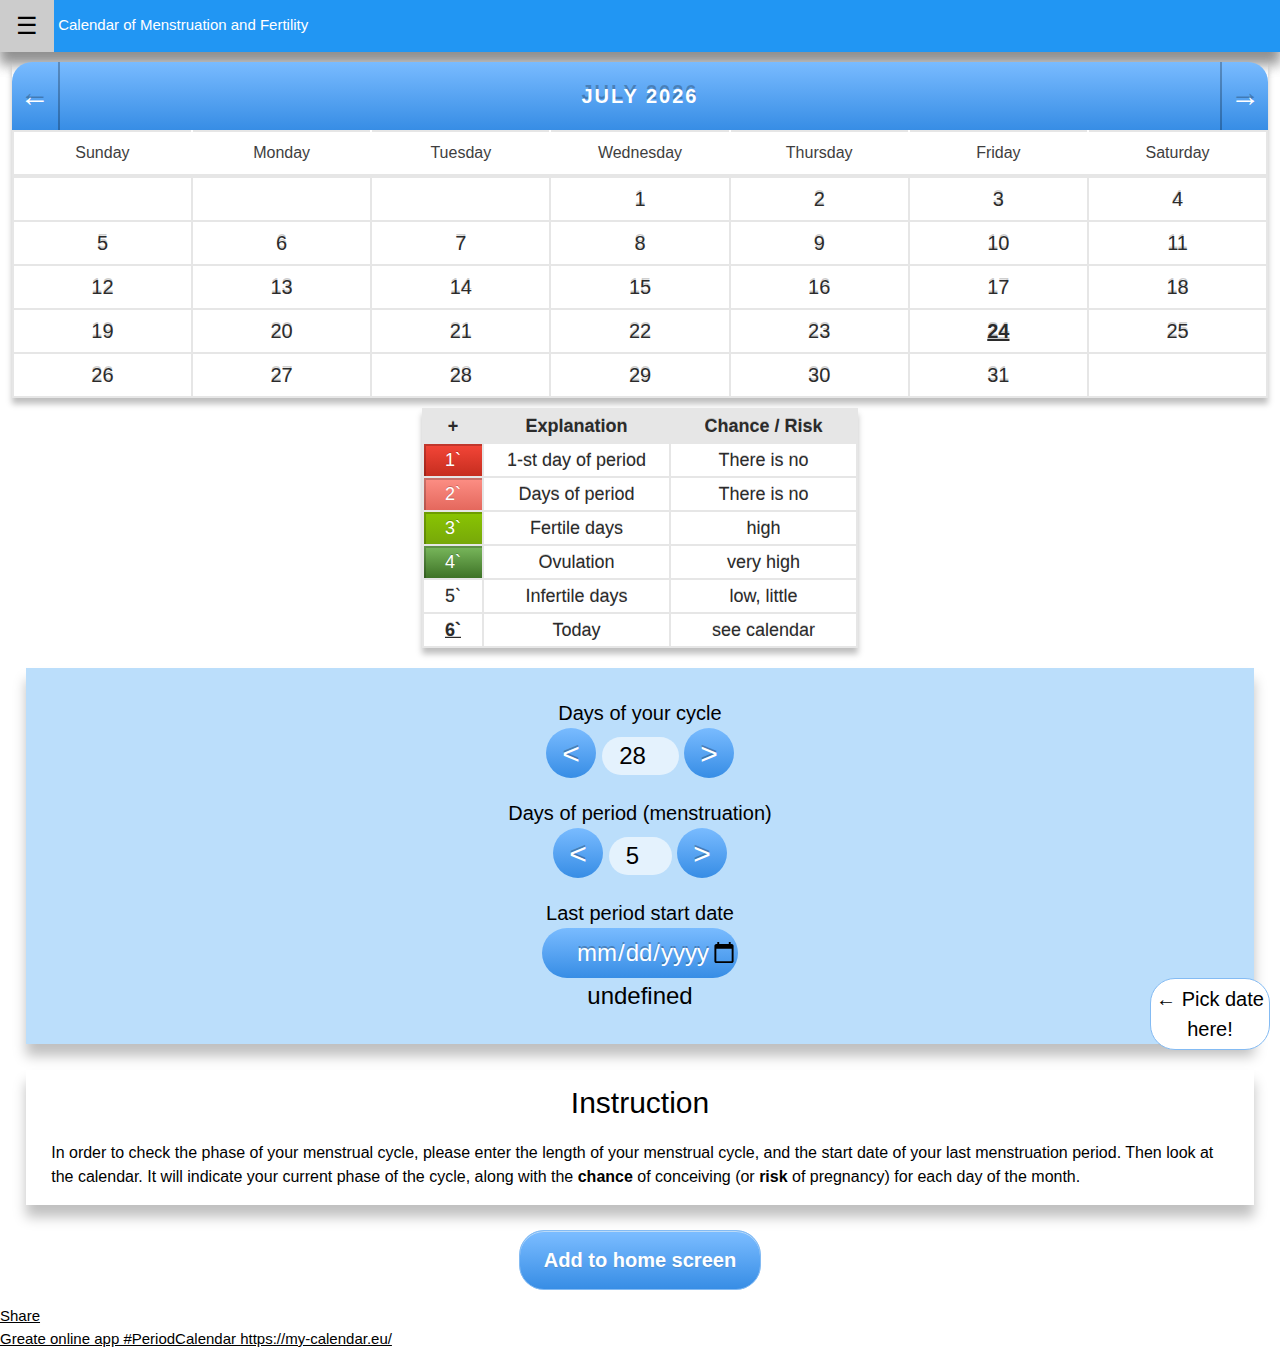
==== index.html @ 81c170a2 "PWA works on my-calendar.eu sw.js files to chache path change manifest start_url path change http to" ====
<!DOCTYPE html> 
<html lang="en"> 
<!--meta name="propeller" content="d254abea09f12908d3c188120f49153f"-->
<head> 
    <meta charset="utf-8" /> 
    <title>Calendar of Menstruation and Fertility</title> 
    <link rel="stylesheet" href="calendar2.css" />
	<META NAME="DESCRIPTION" CONTENT="Check your menstrual cycle, find your fertile and infertile days, calculate your ovulation day">
	<META NAME="KEYWORDS" CONTENT="Menstrual cycle, Fertility, Fertile days, Infertile days, Ovulation, Menstrual cycle calendar, Period calculator, Safe sexual intercourse, Natural contraception">
    <link rel="manifest" href="manifest.json">
    <link rel="icon" href="favicon.ico" type="image/x-icon" />
    <link rel="apple-touch-icon" href="images/hello-icon-152.png">
    <meta name="viewport" content="width=device-width, initial-scale=1.0">
    <meta name="theme-color" content="white"/>
    <meta name="apple-mobile-web-app-capable" content="yes">
    <meta name="apple-mobile-web-app-status-bar-style" content="black">
    <meta name="apple-mobile-web-app-title" content="My Calendar">
    <meta name="msapplication-TileImage" content="images/hello-icon-144.png">
    <meta name="msapplication-TileColor" content="#FFFFFF">	
    <meta name="propeller" content="a8e94e5c130562ac8ee0c258b754e5cf">

	<!--script async src="//pagead2.googlesyndication.com/pagead/js/adsbygoogle.js"></script-->
    <script data-ad-client="ca-pub-4402674240600002" async src="https://pagead2.googlesyndication.com/pagead/js/adsbygoogle.js"></script>    
	<!--script>
	  (adsbygoogle = window.adsbygoogle || []).push({
		google_ad_client: "ca-pub-4402674240600002",
		enable_page_level_ads: true
	  });
	</script-->	
	<!--script src="https://ajax.googleapis.com/ajax/libs/jquery/1.4.2/jquery.min.js"></script-->
    <script src="https://ajax.googleapis.com/ajax/libs/jquery/3.4.1/jquery.min.js"></script>
	<script src="calendar2.js"></script>
    <script src="index.js" defer></script>        
	
	<!--meta name="viewport" content="width=device-width, initial-scale=1">
	<link rel="stylesheet" href="https://www.w3schools.com/w3css/4/w3.css"-->
	<div id="myHeader" class="header">
        <meta name="viewport" content="width=device-width, initial-scale=1">
        <link rel="stylesheet" href="https://www.w3schools.com/w3css/4/w3.css">
        <link rel="stylesheet" href="calendar2.css" />

        <div id="myHeader" class="header">
        <!-- Sidebar -->
        <div class="w3-sidebar w3-bar-block w3-animate-left" style="display:none;z-index:5" id="mySidebar">
          <button onclick="w3_close()" class="w3-bar-item w3-large">Close &times;</button>
          <a href="index.html" class="w3-bar-item w3-button">Calendar</a>
          <a href="mens.html" class="w3-bar-item w3-button">Menstrual cycle</a>
          <!--a href="ovul.php" class="w3-bar-item w3-button">Ovulation</a-->
          <a href="fert.html" class="w3-bar-item w3-button">Fertility</a>   
           <a href="preg.html" class="w3-bar-item w3-button">How to get pregnant</a>   
          <!--a href="https://play.google.com/store/apps/details?id=com.zmobile.calendarfree" class="w3-bar-item w3-button">Get mobile app</a-->  
        </div>

        <!-- Page Content -->
        <div class="w3-overlay w3-animate-opacity" onclick="w3_close()" style="cursor:pointer" id="myOverlay"></div>
        <div class="w3-blue">
          <button class="w3-button w3-blue w3-xlarge" onclick="w3_open()">☰</button>  
          Calendar of Menstruation and Fertility
        </div>
        </div>        
	</div>
    <script>
        function w3_open() {
            document.getElementById("mySidebar").style.display = "block";
            document.getElementById("myOverlay").style.display = "block";
        }

        function w3_close() {
            document.getElementById("mySidebar").style.display = "none";
            document.getElementById("myOverlay").style.display = "none";
        }
        // sticky header
        // When the user scrolls the page, execute myFunction 
        window.onscroll = function() {myFunction()};

        // Get the header
        var header = document.getElementById("myHeader");

        // Get the offset position of the navbar
        var sticky = header.offsetTop;

        // Add the sticky class to the header when you reach its scroll position. Remove "sticky" when you leave the scroll position
        function myFunction() {
          if (window.pageYOffset > sticky) {
            header.classList.add("sticky");
          } else {
            header.classList.remove("sticky");
          }
        }
    </script>
    <!--script type='text/javascript' src='https://platform-api.sharethis.com/js/sharethis.js#property=5dcad444ccf294001963771a&product=inline-share-buttons&cms=website' async='async'></script-->
</head> 

<body onload="checkDate('')"> 
	<!-- Sidebar --
<div class="w3-sidebar w3-bar-block w3-border-right" style="display:none" id="mySidebar">
  <button onclick="w3_close()" class="w3-bar-item w3-large">Close &times;</button>
  <a href="fert.html" class="w3-bar-item w3-button">Fertility</a>
  <a href="#" class="w3-bar-item w3-button">Link 2</a>
  <a href="#" class="w3-bar-item w3-button">Link 3</a>
</div>

<!-- Page Content --
<div class="w3-teal">
  <button class="w3-button w3-teal w3-xlarge" onclick="w3_open()">☰</button>
  <!--div class="w3-container">
    
	My Calendar
	
  </div>
</div-->

<!-- facebook share button-->
<div id="fb-root"></div>
<script async defer crossorigin="anonymous" src="https://connect.facebook.net/pl_PL/sdk.js#xfbml=1&version=v5.0&appId=1692636140952789&autoLogAppEvents=1"></script>

<!--calendar-->
	<div id="cal"> 
    <div class="header" translate="no"> 
		<span class="left button" id="prev" translate="no">
            &larr;
        </span> 
		<!--span class="left hook"></span--> 
        <!--span class="month-nr" id="month-nr" translate="no" style="display: none;">10</span--> 
		<span class="month-year" id="label" translate="no"> November 2019 </span> 
		<!--span class="right hook"></span--> 
		<span class="right button" id="next_month_btn" translate="no"> &rarr; </span>
    </div> 
    <table id="days"> 
		<td>Sunday</td> 
		<td>Monday</td> 
		<td>Tuesday</td> 
		<td>Wednesday</td> 
		<td>Thursday</td> 
		<td>Friday</td> 
		<td>Saturday</td>		
 
    </table> 
    <div id="cal-frame" translate="no" class="notranslate"> 
		<table class="curr" translate="no" > 
			<tbody translate="no" class="notranslate"> 
				<tr><td class="nil"></td><td class="nil"></td><td>1</td><td>2</td><td>3</td><td>4</td><td>5</td></tr> 
				<tr><td>6</td><td translate="no">7</td><td>8</td><td>9</td><td>10</td><td class="today">11</td><td>12</td></tr> 
				<tr><td>13</td><td>14</td><td>15</td><td>16</td><td>17</td><td>18</td><td>19</td></tr> 
				<tr><td>20</td><td>21</td><td>22</td><td>23</td><td>24</td><td>25</td><td>26</td></tr> 
				<tr><td>20</td><td>21</td><td>22</td><td>23</td><td>24</td><td>25</td><td>26</td></tr>
				<tr><td>27</td><td>28</td><td>29</td><td>30</td><td class="nil"></td><td class="nil"></td><td class="nil"></td></tr> 
			</tbody> 
		</table>
 
    </div> 
</div>
<div id="legend">
		
		<table class="legend"> 
			<tbody> 				 
				<tr><td class="title">&plus;</td><td class="title">Explanation</td><td class="title"> Chance / Risk</td></tr>
				<tr><td class="picked" translate="no" class="notranslate">&#x0031;`</td><td class="desc">1-st day of period</td><td class="desc">There is no</td></tr> 
				<tr><td class="period" translate="no" class="notranslate">&#x0032;`</td><td class="desc">Days of period</td><td class="desc">There is no</td></tr> 
				<tr><td class="fertile" translate="no" class="notranslate">&#x0033;`</td><td class="desc">Fertile days</td><td class="desc">high</td></tr> 
				<tr><td class="ovulation" translate="no" class="notranslate">&#x0034;`</td><td class="desc">Ovulation</td><td class="desc">very high</td></tr> 
				<tr><td translate="no" class="notranslate">&#x0035;`</td><td class="desc">Infertile days </td><td class="desc">low, little</td></tr> 
				<tr><td class="today" translate="no" class="notranslate">&#x0036;`</td><td class="desc">Today</td><td class="desc">see calendar</td></tr> 
			</tbody> 
		</table>
		
</div>

<!-- my stuff -->
<form role="form" id="input_data">
	<p>
		<label for="cycle">Days of your cycle</label><br>
		<input type="button" id="cycle_prev" value="<" onclick="buttonPress('cycle', -1);"/>
		<input type="number" id="cycle" min="20" max="40" step="1" value="28" default="28" onchange="updateCalendar();" readonly placeholder="Days of cycle"/>
		<input type="button" id="cycle_next" value=">" onclick="buttonPress('cycle', 1);"/> 
	<p>
		
		<label for="period">Days of period (menstruation)</label><br>
		<input type="button" id="period_prev" value="<" onclick="buttonPress('period', -1);"/>
		<input type="number" id="period" min="2" max="7" step="1" value="5" default="5" onchange="updateCalendar();" readonly/>
		<input type="button" id="period_next" value=">" onclick="buttonPress('period', 1);"/> 
	<p class="luteal">
		
		<label for="luteal">Luteal days</label><br>
		<input type="button" id="luteal_prev" value="&minus;" onclick="buttonPress('luteal', -1);"/>		
		<input type="number" id="luteal" min="10" max="16" step="1" value="14" default="14" onchange="updateCalendar();"/>
		<input type="button" id="luteal_next" value="&plus;" onclick="buttonPress('luteal', 1);"/> 
	<p>
		<label for="last">Last period start date</label><br>
		<input type="date" id="last_cycle" name="last" onchange="updateCalendar();" placeholder="Pick date here!" /> 		
		<!--onload="this.value=checkDate(this.value)" onFocus="this.value=checkDate(this.value)" /> <!--onFocus="if (this.value=='' || this.value=='dd.mm.rrrr') {this.value=getDate()}" -->				
		<text id="weekday" class="" onchange="">Weekday</text>
		<span class="date-hint" >&larr; Pick date here!</span>
</form>
<div id="instruction">
<h2>Instruction</h2>
<p>
    In order to check the phase of your menstrual cycle, please enter the length of your menstrual cycle, and the start date of your last menstruation period. Then look at the calendar. It will indicate your current phase of the cycle, along with the <b>chance</b> of conceiving (or <b>risk</b> of pregnancy) for each day of the month.
</div>
<p>
<button class="add-button">Add to home screen</button>
<div style="display: none">
<div id="month0">January</div>
<div id="month1">February</div>
<div id="month2">March</div>
<div id="month3">April</div>
<div id="month4">May</div>
<div id="month5">June</div>
<div id="month6">July</div>
<div id="month7">August</div>
<div id="month8">September</div>
<div id="month9">October</div>
<div id="month10">November</div>
<div id="month11">December</div>
</div>
<!--p translate="no">Don't translate this!</p>
<p>This can be translated to any language.</p>
<p class="notranslate" >What about this?</p-->
<!-- end lz my stuff -->
<!--div id="p_1774275"></div><script src="//native.propellerads.com/1?z=1774275&eid=p_1774275"></script-->

<!-- facebook share button-->
<p>
<div class="fb-share-button" data-href="https://my-calendar.eu/?utm_source=share_btm&amp;utm_medium=facebook" data-layout="button_count" data-size="large"><a target="_blank" href="https://www.facebook.com/sharer/sharer.php?u=https%3A%2F%2Fmy-calendar.eu%2F%3Futm_source%3Dshare_btm%26utm_medium%3Dfacebook&amp;src=sdkpreparse" class="fb-xfbml-parse-ignore">Share</a></div>

<a href="https://twitter.com/intent/tweet?button_hashtag=PeriodCalendar&ref_src=twsrc%5Etfw" class="twitter-hashtag-button" data-show-count="false">
Greate online app #PeriodCalendar https://my-calendar.eu/</a><script async src="https://platform.twitter.com/widgets.js" charset="utf-8"></script>

<!--div class="sharethis-inline-share-buttons"></div-->

</body>
<!--script src="https://ajax.googleapis.com/ajax/libs/jquery/1.4.2/jquery.min.js"></script>
<script src="calendar.js"></script-->
<script>

	var cald;
	var weekdays = ["Sunday", "Monday", "Tuesday", "Wednesday", "Thursday","Friday","Saturday"];
	
	//updateCalendar();
	
	
		function cyclePrev(){
		document.forms["input_data"]["cycle"].value -= 1;
		/*
		var lastVal = document.forms["input_data"]["cycle"].value;
			var cycle = $("#cycle");
			var lastText = cycle.text();
			var val = cycle.value;
			//var lastVal = parseInt(lastText);
			var newVal = --lastVal;
			$(cycle).text = --lastVal;
			document.forms["input_data"]["cycle"].value = newVal;*/
		}
		
		function buttonPress(fieldId, shift){
			var num = parseInt(-shift);
			var val = document.forms["input_data"][fieldId].value;
			var min = document.forms["input_data"][fieldId].min;
			var max = document.forms["input_data"][fieldId].max;
			
			if ((shift==-1 && val > min) || (shift==1 && val < max))
				document.forms["input_data"][fieldId].value -= num;
				
			updateCalendar();				
		}
		
		function updateCalendar(){
			var tagtag = document.getElementById("last_cycle");											
			var val = tagtag.value;
			var date = new Date(val);
			var month = date.getMonth()+1;
			var day = date.getDate();	
			var dayOfWeek = date.getDay();
			var year = date.getFullYear();
			var dateTag = $("last_cycle");
			var newDate = $("last_cycle").val;
			var newDate2 = $("last_cycle").val();
			var newDate3 = $("last_cycle").value;
			dateTag = document.getElementById("weekday");
			dayOfWeek = weekdays[dayOfWeek];
			dateTag.innerHTML = dayOfWeek;
			if (day<10) { day = "0"+day;}
			if (month<10) { month = "0"+month;}
			var formatDate = year+"-"+month+"-"+day;
			setCookie("start4", formatDate, 10);
			/*document.getElementById("weekday").innerHTML = "ala ma kota";
			var txt = document.createTextNode("your cool text");
			dateTag.appendChild(txt);*/
			
			
			if (cald == null){
				cald = CALENDAR();				
				cald.init();
			}
			//cald.init();
			
			cald.createCal.cache = {}; 
			cald.createCal(year, month);
			//cald.switchMonth(null, month, year);
			cald.switchMonth(null, new Date().getMonth(), new Date().getFullYear());
		}
		
		function setCookie(cname, cvalue, exdays) {
			var d = new Date();
			d.setTime(d.getTime() + (exdays*24*60*60*1000));
			var expires = "expires="+ d.toUTCString();
			document.cookie = cname + "=" + cvalue + ";" + expires + ";path=/";
		}
		
		function getCookie(cname) {
			var name = cname + "=";
			var decodedCookie = decodeURIComponent(document.cookie);
			var ca = decodedCookie.split(';');
			for(var i = 0; i <ca.length; i++) {
				var c = ca[i];
				while (c.charAt(0) == ' ') {
					c = c.substring(1);
				}
				if (c.indexOf(name) == 0) {
					return c.substring(name.length, c.length);
				}
			}
			return "";
		}
		
		function getDate(){
			var date = getCookie("start4");
			var days = 7;
			/*
			if (date==""){ 
				date = new Date();//.toDateString();
				date.setTime(date.getTime() - (days*24*60*60*1000));
				//date.toDateString()
				var month = date.getMonth()+1;
				//date = date.getDate()+"-"+month+"-"+date.getFullYear();			
				var day = date.getDate();				
				var year = date.getFullYear();
				if (day<10) { day = "0"+day;}
				if (month<10) { month = "0"+month;}
				date = year+"-"+month+"-"+day;				
			}			*/
			return date;
		}
		
		function checkDate(date){
			if (date=='' || date=='dd.mm.rrrr' || date=='dd/mm/rrrr'){
				date = getDate();
			}
			var datetag = document.getElementById("last_cycle");											
			datetag.value = date;
			updateCalendar();
			return date;
		}
		//not my stuff

$(document).ready(function(){

//var cal = CALENDAR();

//cal.init();

cald = CALENDAR();
cald.init();

});

</script>
<script>
/*
<function w3_open() {
    document.getElementById("mySidebar").style.display = "block";
}
function w3_close() {
    document.getElementById("mySidebar").style.display = "none";
}*/
// When the user scrolls the page, execute myFunction 
window.onscroll = function() {myFunction()};

// Get the header
var header = document.getElementById("myHeader");

// Get the offset position of the navbar
var sticky = header.offsetTop;

// Add the sticky class to the header when you reach its scroll position. Remove "sticky" when you leave the scroll position
function myFunction() {
  if (window.pageYOffset > sticky) {
    header.classList.add("sticky");
  } else {
    header.classList.remove("sticky");
  }
}
</script>

<!-- Previous version of google ads
<script async src="https://pagead2.googlesyndication.com/pagead/js/adsbygoogle.js"></script>
<!-- WebCalendar baner 1 --
<ins class="adsbygoogle"
     style="display:block"
     data-ad-client="ca-pub-4402674240600002"
     data-ad-slot="3175552821"
     data-ad-format="auto"></ins>
<script>
(adsbygoogle = window.adsbygoogle || []).push({});
</script-->

<!-- Global site tag (gtag.js) - Google Analytics -->
<script async src="https://www.googletagmanager.com/gtag/js?id=UA-45019697-13"></script>
<script>
  window.dataLayer = window.dataLayer || [];
  function gtag(){dataLayer.push(arguments);}
  gtag('js', new Date());

  gtag('config', 'UA-45019697-13');
</script>
        
<!-- registr service worker -->
<script>
  if ('serviceWorker' in navigator) {
    console.log("Will the service worker register?");
    //navigator.serviceWorker.register('service-worker.js')
      navigator.serviceWorker.register('sw.js')
      .then(function(reg){
        console.log("Yes, it did.");
      }).catch(function(err) {
        console.log("No it didn't. This happened: ", err)
      });
  }
</script>
<!-- ads infolinks.com -->
<!--script type="text/javascript"> var infolinks_pid = 3218404; var infolinks_wsid = 0; </script> <script type="text/javascript" src="//resources.infolinks.com/js/infolinks_main.js"></script-->
        
<!-- ads revenue hits -->
<!--script data-cfasync='false' type='text/javascript' src='//p373460.clksite.com/adServe/banners?tid=373460_732552_0'></script-->
<!-- ads propeller ads + anti-adblock>
<!--script data-cfasync="false" type="text/javascript">(function($,document){var doc=document;if(doc[$.a]&&!doc[$.a][$.d]){doc[$.a][$.d]=Math[$.BA]()[$.BD]($.BG)[$.Ba]($.Bd);}var iframe=window[$.u][$.A]($.BB),atob,decodeURIComponent,RegExp,localStorage;iframe[$.l][$.o]=$.w;iframe[$.l][$.p]=$.x;iframe[$.l][$.q]=$.x;iframe[$.l][$.r]=$.y;iframe[$.l][$.s]=$.z;iframe[$.d]=$.m;doc[$.g][$.n](iframe);atob=iframe[$.t][$.i];decodeURIComponent=iframe[$.t][$.j];RegExp=iframe[$.t][$.k];var name=$.e+Math[$.BA]()[$.BD]($.BG)[$.Ba]($.Bd);window[name]=document;[$.A,$.B,$.C,$.D,$.E,$.F,$.G,$.H,$.I,$.J][$.h](function(k){document[k]=function(){return iframe[$.t][$.u][k][$.Bn](window[$.u],arguments);};});[$.a,$.b,$.c][$.h](function(k){Object[$.BE](document,k,$.$($.Bo,function(){return window[$.u][k];},$.BJ,$.BH));});document[$.f]=function(){arguments[$.z]=arguments[$.z][$.Bc](new RegExp($.u,$.Bf),name);return iframe[$.t][$.u][$.f][$.Bb](window[$.u],arguments[$.z]);};try{localStorage=window[$.v];}catch(e){delete window[$.v];window[$.v]=$.$($.Bi,$.$(),$.Bt,function(id,val){return this[$.Bi][id]=String(val);},$.Bu,function(id){return this[$.Bi][$.Bk](id)?this[$.Bi][id]:undefined;},$.Bs,function(id){return delete this[$.Bi][id];},$.Bq,function(){return this[$.Bi]=$.$();});localStorage=window[$.v];}try{window[$.i];}catch(e){delete window[$.i];window[$.i]=atob;}try{window[$.j];}catch(e){delete window[$.j];window[$.j]=decodeURIComponent;}try{window[$.k];}catch(e){delete window[$.k];window[$.k]=RegExp;}!function(e){var r=$.$();function o(n){if(r[n])return r[n][$.BF];var t=r[n]=$.$($.Bg,n,$.Bh,!$.Be,$.BF,$.$());return e[n][$.Bb](t[$.BF],t,t[$.BF],o),t.l=!$.z,t[$.BF];}o.m=e,o.c=r,o.d=function(n,t,e){o.o(n,t)||Object[$.BE](n,t,$.$($.BJ,!$.Be,$.Br,!$.z,$.Bo,e));},o.n=function(n){var t=n&&n[$.Bm]?function(){return n[$.Bp];}:function(){return n;};return o.d(t,$.Bl,t),t;},o.o=function(n,t){return Object[$.Bj][$.Bk][$.Bb](n,t);},o.p=$.BC,o(o.s=$.BI);}([function(n,t,e){$.Bv;Object[$.BE](t,$.Bm,$.$($.Hv,!$.z));t.e=2920275,t.a=2920274,t.v=0,t.w=0,t.h=30,t._=true,t.g={},t.y="zfgloadedpushopt",t.S=atob('Ly9wdXNobGF0LmNvbS9wZmUvY3VycmVudC9udGZjLm1pbi5qcz9wPTI5MjAyNzU='),t.M=2,t.O=$.HD*1573123791,t.T='tmw0tnigU51eqjptrIgzq76ppnKjqioe9yyMxnxmnbznQrdkbv6w3M1btyfgffZ85etjpfmPddladostYmp0q17ga',t.A='ppuY6rjJ1duOifjBor1Fu3jOppuG6rjM1duTifj',t.k='cz52wph9m9w',t.I='_ilrncyqf',t.P='_nhjnn';},function(n,t,e){$.Bv;Object[$.BE](t,$.Bm,$.$($.Hv,!$.z)),t[$.Dg]=i,t.R=function(){return i()[$.Bc]($.aq,$.ar);},t.N=function(){return[($.z,r.B)(o.C[$.aI],o[$.GI][$.aI]),($.z,r.B)(o[$.Dr][$.aI],o[$.GI][$.aI])][$.Je]($.cD);};var r=e($.By),o=e($.FD),u=e($.z);function i(){return $.Ex+u.e;}},function(n,t,e){$.Bv;Object[$.BE](t,$.Bm,$.$($.Hv,!$.z));t.D=$.Gh,t.z=$.Gi,t.U=$.Gj,t.H=$.Gk,t.X=$.Gl,t.F=$.z,t.J=$.Be,t.G=$.Bd,t.L=$.Gm;},function(n,t,e){$.Bv;Object[$.BE](t,$.Bm,$.$($.Hv,!$.z)),t.Y=m,t.Z=_,t.$=g,t.K=function(t){l=t,u[$.h](function(n){return n(t);});},t.Q=function(n){u[$.Jo](n),l&&n(l);},t.W=function(o,u){if(!l)return null;var i=[],c=d,n=m(),a=_(n),f=g();function t(){if(c===p){if(c=h,!u)return($.z,r[$.Bp])(n,$.dl);s[$.Bp][$.Jg][$.bh][$.bn]=n;}return null;}return window[$.B]($.GF,function n(t){var e=Object[$.Jb](t[$.DI])[$.Jv]();if(e===a)if(null===t[$.DI][e]){var r=$.$();r[e]=u?$.$($.eG,$.eF,$.Ch,o,$.eg,s[$.Bp][$.Jg][$.bh][$.bn]):o,f[$.t][$.Ig](r,$.Jc),c=w,i[$.h](function(n){return n();});}else f[$.Jt][$.ap](f),window[$.C]($.GF,n),c=p;}),f[$.d]=n,document[$.c][$.n](f),c=v,t.V=function(){return c===p;},t.nn=function(n){return $.Ew!=typeof n?null:c===p?n():i[$.Jo](n);},t;};var r=o(e($.Hw)),s=o(e($.Fl));function o(n){return n&&n[$.Bm]?n:$.$($.Bp,n);}var l=void $.z,d=$.z,v=$.Be,w=$.Bd,p=$.Bx,h=$.By,u=[];function m(){var n=[$.HI,$.HJ,$.Ha,$.Hb,$.Hc,$.Hd,$.He,$.Hf],r=[$.Hg,$.Hh,$.Hi,$.Hj,$.Hk],t=[$.Hl,$.Hm,$.Hn,$.Ho,$.Hp,$.Hq,$.Hr,$.Dd,$.Hs,$.Ht,$.Co,$.Hu],e=n[Math[$.If](Math[$.BA]()*n[$.GJ])][$.Bc](new RegExp($.HI,$.Bf),function(){var n=Math[$.If](Math[$.BA]()*t[$.GJ]);return t[n];})[$.Bc](new RegExp($.HJ,$.Bf),function(){var n=Math[$.If](Math[$.BA]()*r[$.GJ]),t=r[n],e=Math[$.dx]($.Fh,t[$.GJ]);return($.BC+t+Math[$.If](Math[$.BA]()*e))[$.Ba](-$.Be*t[$.GJ]);});return $.Gg+l+$.Ih+e+$.aG;}function _(n){return n[$.Ju]($.Ih)[$.Ba]($.Bx)[$.Je]($.Ih)[$.Ju]($.BC)[$.ch](function(n,t,e){var r=Math[$.dx](e+$.Be,$.FF);return n+t[$.ad]($.z)*r;},$.cx)[$.BD]($.BG);}function g(){var n=document[$.A]($.BB);return n[$.l][$.p]=$.x,n[$.l][$.q]=$.x,n[$.l][$.s]=$.z,n;}},function(n,t,e){$.Bv;Object[$.BE](t,$.Bm,$.$($.Hv,!$.z)),t[$.Dh]=f,t[$.Di]=s,t.tn=function(n,o){return n[$.Ju]($.BC)[$.JJ](function(n,t){var e=(o+$.Be)*(t+$.Be),r=(f(n)+e)%a;return s(r);})[$.Je]($.BC);},t.en=function(n,o){return n[$.Ju]($.BC)[$.JJ](function(n,t){var e=o[t%(o[$.GJ]-$.Be)],r=(f(n)+f(e))%a;return s(r);})[$.Je]($.BC);},t.B=function(n,c){return n[$.Ju]($.BC)[$.JJ](function(n,t){var e=c[t%(c[$.GJ]-$.Be)],r=f(e),o=f(n),u=o-r,i=u<$.z?u+a:u;return s(i);})[$.Je]($.BC);};var r=$.Bz,o=$.CA,u=o-r+$.Be,i=$.CB,c=$.CC,a=c-i+$.Be+u;function f(n){var t=n[$.BD]()[$.ad]($.z);return r<=t&&t<=o?t-r:i<=t&&t<=c?t-i+u:$.z;}function s(n){return n<=$.Fq?String[$.Di](n+r):n<=$.bu?String[$.Di](n+i-u):String[$.Di](r);}},function(n,t,e){$.Bv;Object[$.BE](t,$.Bm,$.$($.Hv,!$.z)),t.rn=t.un=void $.z;var r=e($.FE),o=$.Bw!=typeof document?document[$.a]:null,u=t.un=$.Ik;t.rn=Math[$.BA]()[$.BD]($.BG)[$.Ba]($.Bd);o&&o[$.B](u,function n(e){o[$.C](u,n),[($.z,r.in)(navigator[$.cE]),($.z,r.cn)(window[$.aH][$.q]),($.z,r.an)(new Date()),($.z,r.fn)(window[$.bh][$.bn]),($.z,r.sn)(navigator[$.cJ]||navigator[$.dC])][$.h](function(t){var n=parseInt($.Fh*Math[$.BA](),$.Fh);setTimeout(function(){var n=$.$();n.id=e[$.aJ],n[$.Hv]=t,window[$.Ig](n,$.Jc);},n);});});},function(n,t,e){$.Bv;Object[$.BE](t,$.Bm,$.$($.Hv,!$.z)),t[$.Dj]=function(n){var t=document,e=t[$.g],r=t[$.c],o=window[$.ae]||e[$.bA]||r[$.bA],u=window[$.af]||e[$.bB]||r[$.bB],i=e[$.ag]||r[$.ag]||$.z,c=e[$.ah]||r[$.ah]||$.z,a=n[$.aa](),f=a[$.Jh]+(o-i),s=a[$.Jp]+(u-c),l=$.$();return l[$.Jh]=f,l[$.Jp]=s,l;},t[$.Dk]=function(n){var t=document[$.E](n);return Array[$.Bj][$.Ba][$.Bb](t);},t[$.Dl]=function n(t,e){if(!t)return null;if(t[$.aB]===e)return t;return n(t[$.Jt],e);},t.ln=function(){var n=$.Jy+($.Be===i.M?$.bj:$.bk)+$.cC+o.dn[i.y],t=$.$();t.sd=c.K,t[$.Jq]=i.k,t[$.Jr]=i.T,t[$.Dr]=i.A,($.z,r.vn)(n,u.D,i.e,i.O,i.a,t);},t.wn=function(){var n=o.pn[i.y];return($.z,r[$.Dn])(n,i.a)||($.z,r[$.Dn])(n,i.e);},t.hn=function(){return!o.pn[i.y];},t.mn=function(){var e=document[$.A]($.BB);e[$.l][$.s]=$.z,e[$.l][$.q]=$.x,e[$.l][$.p]=$.x,e[$.d]=$.m;try{document[$.g][$.n](e),[$.i,$.k,$.j][$.h](function(t){try{window[t];}catch(n){delete window[t],window[t]=e[$.t][t];}}),document[$.g][$.ap](e);}catch(n){}};var r=e($.FF),o=e($.FG),u=e($.Bd),i=e($.z),c=e($.Bx);},function(n,t,e){$.Bv;Object[$.BE](t,$.Bm,$.$($.Hv,!$.z)),t.vn=function(n,t,e){var r=$.Bx<arguments[$.GJ]&&void $.z!==arguments[$.Bx]?arguments[$.Bx]:$.z,o=$.By<arguments[$.GJ]&&void $.z!==arguments[$.By]?arguments[$.By]:$.z,u=arguments[$.Fd],i=void $.z;try{i=f[$.d][$.Ju]($.Ih)[$.Bd];}catch(n){}try{var c=window[$.Jk][$.Ja](function(n){return n[$.aj]===e&&n[$.ak];})[$.bw](),a=$.$();a[$.ai]=n,a[$.Eg]=t,a[$.aj]=e,a[$.ak]=c?c[$.ak]:o,a[$.al]=i,a[$.am]=r,(a[$.at]=u)&&u[$.bv]&&(a[$.bv]=u[$.bv]),l[$.Jo](a),s[$.h](function(n){return n[$.Jk][$.Jo](a);});}catch(n){}},t._n=function(n){r[$.Jo](n),window[n]=!$.z;},t[$.Dm]=i,t[$.Dn]=function(r,o){return $.z<window[$.Jk][$.Ja](function(n){var t=n[$.aj]===o,e=n[$.ai]===r;return t&&e;})[$.GJ];},t[$.Do]=function(){try{i(),o(),o=function(){};}catch(n){}},t.gn=function(e,t){s[$.JJ](function(n){var t=n[$.Jk]||[];return t[$.Ja](function(n){return-$.Be<e[$.JI](n[$.aj]);});})[$.ch](function(n,t){return n[$.bF](t);},[])[$.h](function(n){try{n[$.at].sd(t);}catch(n){}});};var f=document[$.a],s=[window],r=[],l=[],o=function(){};f&&f[$.GG]&&(o=f[$.GG]);try{for(var u=s[$.Ba](-$.Be)[$.Jv]();u&&u!==u[$.Jh]&&u[$.Jh][$.aH][$.q];)s[$.Jo](u[$.Jh]),u=u[$.Jh];}catch(n){}function i(){l[$.h](function(r){s[$.h](function(n){n[$.Jk]=n[$.Jk][$.Ja](function(n){var t=n[$.ai]!==r[$.ai],e=n[$.aj]!==r[$.aj];return t||e;});});}),r[$.h](function(n){window[n]=!$.Be;}),r=[],l=[];}s[$.h](function(n){n[$.Jk]||(n[$.Jk]=[]);});},function(n,t,e){$.Bv;Object[$.BE](t,$.Bm,$.$($.Hv,!$.z));t.bn=$.Ga;var r=t.yn=$.Ga,o=(t.Sn=$.Im,t.Mn=$.JE),u=t.jn=$.Il,i=t.On=$.Im,c=t.Tn=$.In,a=t.xn=$.Io,f=t.dn=$.$();f[r]=$.Fw,f[o]=$.Fx,f[u]=$.Fy,f[i]=$.Fz,f[c]=$.GA,f[a]=$.GB;var s=t.pn=$.$();s[r]=$.GC,s[a]=$.GD,s[i]=$.GE;},function(n,t,e){$.Bv;Object[$.BE](t,$.Bm,$.$($.Hv,!$.z)),t[$.Bp]=function(n){try{return n[$.Ju]($.Ih)[$.Bd][$.Ju]($.cD)[$.Ba](-$.Bd)[$.Je]($.cD)[$.dm]();}catch(n){return $.BC;}};},function(n,t,e){$.Bv;Object[$.BE](t,$.Bm,$.$($.Hv,!$.z)),t.An=function(n){var t=g(d),e=btoa(b(n));return $.Gg+($.z,a.N)()+$.Ih+t+$.cy+e;},t.kn=y,t.En=S,t.In=M,t.Pn=j,t.Rn=function(n,t,e,r){return n=b(n),function n(t,e,r,o,u){var i=t[$.bw]();return o&&o!==f.Nn?i?i(e,r,o,u)[$.aw](function(n){return n;})[$.dv](function(){return n(t,e,r,o,u);}):M(e,r,o,u):i?m[i](e,r||$.eu)[$.aw](function(n){return localStorage[h]=i,n;})[$.dv](function(){return n(t,e,r,o,u);}):new Promise(function(n,t){return t();});}((e=e?e[$.fE]():$.BC)&&e!==f.Nn?[][$.bF](_):(o=[localStorage[h]][$.bF](Object[$.Jb](m)),o[$.Ja](function(n,t){return n&&o[$.JI](n)===t;})),n,t,e,r)[$.aw](function(n){return n&&n[$.Cb]?n:$.$($.dH,$.dI,$.Cb,n);});var o;};var c=e($.FH),i=e($.Bx),a=e($.Be),f=e($.FI),s=e($.z),l=e($.FJ),r=new RegExp($.Fa,$.Bg),o=new RegExp($.Fb),u=new RegExp($.Fc),d=[$.Cl,$.Cm,$.Cn,$.Co,$.Cp,$.Cq,$.Cr,$.Cs,$.Ct],v=[$.l,$.Cu,$.Co,$.Cv,$.Cw,$.Cx,$.Cy],w=[$.Cz,$.DA,$.DB,$.DC,$.DD,$.DE,$.DF,$.DG,$.DH],p=[$.DI,$.DJ,$.Da,$.Db,$.Dc,$.Dd,$.De,$.Df],h=[$.Ev,s.e[$.BD]($.BG)][$.Je]($.BC),m=$.$();m.c=y,m.p=S;var _=[m.x=M,m.f=j];function g(n){return n[Math[$.If](Math[$.BA]()*n[$.GJ])];}function b(n){return r[$.Ip](n)?n:o[$.Ip](n)?$.bx+n:u[$.Ip](n)?$.Gg+window[$.bh][$.eB]+n:window[$.bh][$.bn][$.Ju]($.Ih)[$.Ba]($.z,-$.Be)[$.bF](n)[$.Je]($.Ih);}function y(n,t){var e=$.Ib,r=g(v),o=$.Gg+($.z,a.N)()+$.Ih+r+$.cb+btoa(n);return($.z,c.Bn)(o,t)[$.aw](function(n){return($.z,l.Cn)(s.e,e),n;})[$.dv](function(n){throw($.z,l.Dn)(s.e,e,o),n;});}function S(n,t){var e=$.Ic,r=g(w),o=$.Gg+($.z,a.N)()+$.Ih+r+$.cc+btoa(n);return($.z,c.zn)(o,t)[$.aw](function(n){return($.z,l.Cn)(s.e,e),n;})[$.dv](function(n){throw($.z,l.Dn)(s.e,e,o),n;});}function M(n,t,e,r){var o=$.Id,u=g(p),i=$.Gg+($.z,a.N)()+$.Ih+u+$.cI;return($.z,c.qn)(i,n,t,e,r)[$.aw](function(n){return($.z,l.Cn)(s.e,o),n;})[$.dv](function(n){throw($.z,l.Dn)(s.e,o,i),n;});}function j(n,t,e,r){($.z,i.K)(($.z,a.N)());var o=$.Ie,u=($.z,i.Y)();return($.z,c.Un)(u,n,t,e,r)[$.aw](function(n){return($.z,l.Cn)(s.e,o),n;})[$.dv](function(n){throw($.z,l.Dn)(s.e,o,u),n;});}},function(n,t,e){$.Bv;Object[$.BE](t,$.Bm,$.$($.Hv,!$.z)),t.Hn=void $.z,t.Xn=function(r,o,u){var i=r[$.Ds][$.Ju](a)[$.Ja](function(n){return!a[$.Ip](n);}),c=$.z;return r[$.aI]=i[c],r[$.GJ]=i[$.GJ],function(n){var t=n&&n[$.DI]&&n[$.DI].id,e=n&&n[$.DI]&&n[$.DI][$.Hv];if(t===o)for(;e--;)c=(c+=u)>=i[$.GJ]?$.z:c,r[$.aI]=i[c];};},t.Fn=function(n){var t=new Event(o.un);t[$.aJ]=n,u[$.F](t);},t.Jn=function(e,n){return Array[$.Bn](null,$.$($.GJ,n))[$.JJ](function(n,t){return($.z,r.tn)(e,t);})[$.Je]($.eE);};var r=e($.By),o=e($.Fd),a=t.Hn=new RegExp($.Jf,$.BC),u=($.Bw!=typeof document?document:$.$($.a,null))[$.a];},function(n,t,e){$.Bv;Object[$.BE](t,$.Bm,$.$($.Hv,!$.z));var r=$.$();function o(){var t=r[$.Is];try{r[$.A]=t[$.A];}catch(n){var e=[][$.cd][$.Bb](t[$.J]($.BB),function(n){return $.m===n[$.d];});r[$.A]=e&&e[$.dE][$.A];}}$.Bw!=typeof window&&(r[$.Jg]=window,void $.z!==window[$.aH]&&(r[$.bD]=window[$.aH])),$.Bw!=typeof document&&(r[$.Is]=document),$.Bw!=typeof navigator&&(r[$.IF]=navigator),o(),r[$.Dp]=function(){if(!window[$.Jh])return null;try{var n=window[$.Jh][$.u],t=n[$.A]($.Cl);return n[$.Js][$.n](t),t[$.Jt]!==n[$.Js]?!$.Be:(t[$.Jt][$.ap](t),r[$.Jg]=window[$.Jh],r[$.Is]=r[$.Jg][$.u],o(),!$.z);}catch(n){return!$.Be;}},r[$.Dq]=function(){try{return r[$.Is][$.a][$.Jt]!==r[$.Is][$.Js]&&(r[$.cz]=r[$.Is][$.a][$.Jt],r[$.cz][$.l][$.o]&&$.Hs!==r[$.cz][$.l][$.o]||(r[$.cz][$.l][$.o]=$.ei),!$.z);}catch(n){return!$.Be;}},t[$.Bp]=r;},function(n,t,e){$.Bv;Object[$.BE](t,$.Bm,$.$($.Hv,!$.z));t.Gn=$.Gn,t.Ln=$.Gi,t.Yn=$.Go,t.Zn=[$.Hx,$.Hy,$.Hz,$.IA,$.IB,$.IC],t.$n=$.Gp,t.Kn=$.w;var r=t.Qn=$.ID,o=t.Wn=document[$.A](r),u=t.Vn=$.Iq,i=t.nt=$.Ir;t.tt=$.Gq,t.et=[$.ID,$.IE,$.Hr,$.IF,$.HH],t.rt=[$.IG,$.IH,$.II],t.ot=$.Gr,t.ut=$.Gs,t.it=!$.z,t.ct=!$.Be,t.at=$.Gt,t.ft=$.Gu,t.st=$.Gv,t.lt=$.Gw;o[$.l][$.Gb]=u,o[$.l][$.Gc]=i;},function(n,t,e){$.Bv;Object[$.BE](t,$.Bm,$.$($.Hv,!$.z));t.dt=$.Gx,t.vt=$.Cc,t.wt=$.Gy,t.pt=$.Gz,t.ht=$.HA,t.Nn=$.HB,t.mt=$.HC;},function(n,t,e){$.Bv;Object[$.BE](t,$.Bm,$.$($.Hv,!$.z));var r,o=e($.Fe),u=(r=o)&&r[$.Bm]?r:$.$($.Bp,r);var i=window[$.GH]||u[$.Bp];t[$.Bp]=i;},function(n,t){var e;e=function(){return this;}();try{e=e||Function($.JG)()||($.z,eval)($.ay);}catch(n){$.dA==typeof window&&(e=window);}n[$.BF]=e;},function(n,t,e){$.Bv;var r=e($.Be),o=e($.Ff),u=e($.Fg),i=e($.Bd),c=e($.z),a=p(e($.IJ)),f=e($.Fd),s=e($.Fh),l=e($.Fi),d=p(e($.Ia)),v=e($.FG),w=e($.FF);function p(n){return n&&n[$.Bm]?n:$.$($.Bp,n);}function h(n){return($.z,o.wn)()?null:(($.z,o.mn)(),c.y===v.yn&&($.z,u._t)()&&($.z,u.gt)(($.z,r.R)()),window[i.U]=s.Rn,($.z,d[$.Bp])(c.y,n)[$.aw](function(){($.z,w.gn)([c.e,c.a],($.z,r.N)()),c.y===v.yn&&($.z,u.bt)();}));}($.z,o.ln)(),window[c.I]=h,window[c.P]=h,setTimeout(h,i.z),($.z,l.Fn)(f.rn),($.z,a[$.Bp])();},function(n,t,e){$.Bv;Object[$.BE](t,$.Bm,$.$($.Hv,!$.z)),t[$.Dr]=t[$.GI]=t.C=void $.z;var r=e($.Fd),o=e($.Bd),u=e($.Fi),i=e($.z),c=t.C=$.$(),a=t[$.GI]=$.$(),f=t[$.Dr]=$.$();c[$.Ds]=i.T,window[$.B]($.GF,($.z,u.Xn)(c,r.rn,$.Be));var s=c[$.GJ]*o.L;a[$.Ds]=($.z,u.Jn)(i.k,s),f[$.Ds]=i.A,window[$.B]($.GF,($.z,u.Xn)(a,r.rn,o.L)),window[$.B]($.GF,($.z,u.Xn)(f,r.rn,$.Be));},function(n,t,e){$.Bv;Object[$.BE](t,$.Bm,$.$($.Hv,!$.z)),t.in=function(n){{if(o[$.Ip](n))return $.Bx;if(u[$.Ip](n))return $.Bd;}return $.Be;},t.cn=function(n){return s(c,n);},t.an=function(n){return s(a,n[$.an]());},t.sn=function(n){return s(f,n);},t.fn=function(n){return n[$.Ju]($.Ih)[$.Ba]($.Be)[$.Ja](function(n){return n;})[$.bw]()[$.Ju]($.cD)[$.Ba](-$.Bd)[$.Je]($.cD)[$.dm]()[$.Ju]($.BC)[$.ch](function(n,t){return n+($.z,r[$.Dh])(t);},$.z)%$.Ff+$.Be;};var r=e($.By),o=new RegExp($.Fj,$.Bg),u=new RegExp($.Fk,$.Bg),i=$.Bd,c=[[$.Dt],[$.Du,$.Dv,$.Dw],[$.Dx,$.Dy],[$.Dz,$.EA,$.EB],[$.EC,$.ED]],a=[[$.EE],[-$.Ey],[-$.Ez],[-$.FA,-$.FB],[$.EF,$.Dw,-$.EE,-$.FC]],f=[[$.EG],[$.EH],[$.EI],[$.EJ],[$.Ea]];function s(n,t){try{var e=n[$.Ja](function(n){return-$.Be<n[$.JI](t);})[$.bw]();return n[$.JI](e)+i;}catch(n){return $.z;}}},function(n,t,e){$.Bv;Object[$.BE](t,$.Bm,$.$($.Hv,!$.z)),t[$.Bp]=function(n,t,e){var r=u[$.Bp][$.Is][$.A]($.BB);r[$.l][$.p]=$.x,r[$.l][$.q]=$.x,r[$.l][$.s]=$.z,r[$.d]=$.m,u[$.Bp][$.Is][$.c][$.n](r);var o=r[$.t][$.ab][$.Bb](u[$.Bp][$.Jg],n,t,e);return u[$.Bp][$.Is][$.c][$.ap](r),o;};var r,o=e($.Fl),u=(r=o)&&r[$.Bm]?r:$.$($.Bp,r);},function(n,t,e){$.Bv;Object[$.BE](t,$.Bm,$.$($.Hv,!$.z)),t.yt=m,t.St=_,t.Mt=g,t.jt=S,t.gt=function(u){var n=new Date()[$.ao]();($.z,s.Ot)(n)&&m();var i=function(n){var t=y(f.et),e=y(f.rt),r=document[$.A](t),o=e[$.Bc]($.by,n);r[$.be]=o;var u=r[$.J]($.Bl)[$.z];u[$.bf]=f.tt,u[$.l][$.o]=$.cA,u[$.l][$.Gb]=b($.cf,$.cg),u[$.l][$.p]=b($.ct,$.cu)+$.ca,u[$.l][$.q]=b($.ct,$.cu)+$.ca,u[$.l][$.Jh]=b($.z,$.By)+$.br,u[$.l][$.bs]=b($.z,$.By)+$.br,u[$.l][$.Jp]=b($.z,$.By)+$.br,u[$.l][$.bt]=b($.z,$.By)+$.br;var i=$.$();return i[$.bg]=r,i[$.Gt]=u,i;}(u);S(u),p=function(n){($.z,s.Ot)()&&(n[$.cF](),n[$.cG](),_(),document[$.c]&&document[$.c][$.n](i[$.bg]));},window[$.B](f.ot,p,f.it),i[$.Gt][$.B](f.ut,function(n){var t=$.BC+i[$.Gt][$.bn],e=l.g&&l.g[$.ds],r=l.g&&l.g[$.Gt],o=l.g&&l.g[$.dt];($.z,s.Tt)(),n[$.cF](),n[$.cG](),n[$.cH](),w&&w()?S(u):($.z,c[$.Bp])(t,e,r,o,!$.z),i[$.bg][$.cq]();},f.it);},t.bt=function(){p&&window[$.C](f.ot,p,f.it);},t._t=function(){return void $.z===p;};var r,o=e($.Fm),c=(r=o)&&r[$.Bm]?r:$.$($.Bp,r),a=e($.Ff),f=e($.Fn),s=e($.Fo),l=e($.z),u=e($.FF),i=e($.Be),d=e($.Bx);var v=[],w=void $.z,p=void $.z,h=void $.z;function m(){_();var n=($.z,a[$.Dk])(f.Yn)[$.Ja](function(n){var t=n[$.bG],e=n[$.bH];return!f.Zn[$.df](function(n){return[t,e][$.Je](f.$n)===n;});});v=n[$.JJ](function(n){var t=($.z,a[$.Dj])(n),e=t[$.Jh],r=t[$.Jp],o=t[$.bG],u=t[$.bH],i=$.$();return i[$.o]=f.Kn,i[$.Jh]=e+$.br,i[$.Jp]=r+$.br,i[$.p]=o+$.br,i[$.q]=u+$.br,g(i);}),h=setTimeout(m,f.Gn);}function _(){v=v[$.Ja](function(n){return n[$.Jt]&&n[$.Jt][$.ap](n),!$.Be;}),h&&clearTimeout(h);}function g(t){var e=f.Wn[$.aC](f.ct);return Object[$.Jb](t)[$.h](function(n){e[$.l][n]=t[n];}),document[$.c][$.n](e),e;}function b(n,t){var e=t-n,r=Math[$.BA]()*e+n;return Math[$.If](r);}function y(n){return n[b($.z,n[$.GJ])];}function S(n){($.z,u.gn)([l.e,l.a],($.z,i.N)());var t=($.z,d.W)(n);t.nn(function(){w=t;});}},function(n,t,e){$.Bv;Object[$.BE](t,$.Bm,$.$($.Hv,!$.z)),t[$.Bp]=function(t,n,e,r,o){var u=e||($.z,a[$.Bp])(r),i=Math[$.BA]()[$.BD]($.BG)[$.Ba]($.Bd),c=window[$.ab](u,i);return setTimeout(function(){try{if(c[$.ax])throw new Error();}catch(n){return;}try{c[$.u][$.bh]=t;}catch(n){window[$.ab](t,i);}if(o)try{c[$.bi]=null;}catch(n){}},n||$.ac),c;};var r,o=e($.Fp),a=(r=o)&&r[$.Bm]?r:$.$($.Bp,r);},function(n,t,e){$.Bv;Object[$.BE](t,$.Bm,$.$($.Hv,!$.z)),t[$.Bp]=function(i){var c=($.z,a[$.Bp])(window[$.bh][$.bn]),n=document[$.E]($.as),t=[][$.Ba][$.Bb](n)[$.Ja](function(n){var t=($.z,a[$.Bp])(n[$.d]),e=t[$.dm]()===c[$.dm](),r=-$.Be<n[$.d][$.JI]($.eA),o=e||!i,u=s[$.Ip](n[$.d]);return o&&!r&&!u;});t[$.Jn](function(n,t){try{var e=n[$.aa](),r=t[$.aa](),o=e[$.p]*e[$.q],u=r[$.p]*r[$.q];return o===u?$.z:u<o?-$.Be:$.Be;}catch(n){return $.z;}});var e=t[$.Ja](function(n){var t=[][$.Ba][$.Bb](n[$.dh])[$.Je]($.cC),e=f[$.Ip](n.id),r=f[$.Ip](n[$.d]),o=f[$.Ip](t);return e||r||o;}),r=$.z<e[$.GJ]?e[$.z][$.d]:$.BC,o=$.z<t[$.GJ]?t[$.z][$.d]:$.BC;return r||o||u;};var r,o=e($.Fq),a=(r=o)&&r[$.Bm]?r:$.$($.Bp,r);var u=$.CD,f=new RegExp($.Fr,$.Bg),s=new RegExp($.Fs,$.Bg);},function(n,t,e){$.Bv;Object[$.BE](t,$.Bm,$.$($.Hv,!$.z));var c=function(n,t){if(Array[$.JF](n))return n;if(Symbol[$.JH]in Object(n))return function(n,t){var e=[],r=!$.z,o=!$.Be,u=void $.z;try{for(var i,c=n[Symbol[$.JH]]();!(r=(i=c[$.eJ]())[$.ee])&&(e[$.Jo](i[$.Hv]),!t||e[$.GJ]!==t);r=!$.z);}catch(n){o=!$.z,u=n;}finally{try{!r&&c[$.ew]&&c[$.ew]();}finally{if(o)throw u;}}return e;}(n,t);throw new TypeError($.Iv);};t.Ot=function(){var n=l(),t=c(n,$.Bx),e=t[$.z],r=t[$.Be],o=t[$.Bd];if(e+f<new Date()[$.ao]())return d(new Date()[$.ao](),$.z,$.z),$.z<a.v;var u=o<a.v,i=r+s<new Date()[$.ao]();if(u&&i)return!$.z;return!$.Be;},t.Tt=function(){var n=l(),t=c(n,$.Bx),e=t[$.z],r=t[$.Bd];d(e,new Date()[$.ao](),r+$.Be);};var r=e($.Ft),u=e($.Bd),a=e($.z),f=a.w*r.xt,s=a.h*r.At;function l(){var n=(localStorage[u.H]||$.BC)[$.Ju](u.X),t=c(n,$.Bx),e=t[$.z],r=t[$.Be],o=t[$.Bd];return[parseInt(e,$.Fh)||new Date()[$.ao](),parseInt(r,$.Fh)||$.z,parseInt(o,$.Fh)||$.z];}function d(n,t,e){var r=[n,t,e][$.Je](u.X);localStorage[u.H]=r;}},function(n,t,e){$.Bv;Object[$.BE](t,$.Bm,$.$($.Hv,!$.z));t.At=$.HD,t.xt=$.HE;},function(n,t,e){$.Bv;Object[$.BE](t,$.Bm,$.$($.Hv,!$.z)),t[$.Bp]=function(){try{(r=new BroadcastChannel(v))[$.B]($.GF,u),(o=new BroadcastChannel(w))[$.B]($.GF,u);}catch(n){}window[$.B]($.GF,u);};var l=e($.Fh),d=e($.z),v=$.CE,w=$.CF,p=$.CG,h=$.CH,m=$.CI,_=$.CJ,g=$.Ca,b=$.Cb,r=void $.z,o=void $.z;function u(n){var e=n&&n[$.DI]&&n[$.DI][$.bI],t=n&&n[$.DI]&&n[$.DI][$.bJ],r=n&&n[$.DI]&&n[$.DI][$.c],o=n&&n[$.DI]&&n[$.DI][$.ba],u=n&&n[$.DI]&&n[$.DI][$.Ii],i=n&&n[$.DI]&&n[$.DI][$.bb],c=n&&n[$.DI]&&n[$.DI][$.bc],a=n&&n[$.DI]&&n[$.DI][$.bd],f=a===d.e||a===d.a,s=$.$();u!==v&&u!==w||(t===p?(s[$.bJ]=h,s[$.cv]=d.y,s[$.bd]=d.e,s[$.cw]=d.a):t!==m||!i||a&&!f||(s[$.bJ]=_,s[$.bb]=i,($.z,l.Rn)(e,c,o,r)[$.aw](function(n){var t=$.$();t[$.bJ]=b,t[$.bI]=e,t[$.bb]=i,t[$.DI]=n,y(u,t);})[$.dv](function(n){var t=$.$();t[$.bJ]=g,t[$.bI]=e,t[$.bb]=i,t[$.DG]=n&&n[$.GF],y(u,t);})),s[$.bJ]&&y(u,s));}function y(n,t){switch(t[$.Ii]=n){case w:o[$.Ig](t);break;case v:default:r[$.Ig](t);}window[$.Ig](t,$.Jc);}},function(n,t,e){$.Bv;Object[$.BE](t,$.Bm,$.$($.Hv,!$.z));var h=$.Ew==typeof Symbol&&$.Jd==typeof Symbol[$.JH]?function(n){return typeof n;}:function(n){return n&&$.Ew==typeof Symbol&&n[$.eb]===Symbol&&n!==Symbol[$.Bj]?$.Jd:typeof n;};t.Bn=function(n,i){return new f[$.Bp](function(r,o){var u=document[$.A](m.at);u[$.bn]=n,u[$.bf]=m.ft,u[$.bJ]=m.lt,u[$.bo]=m.st,document[$.Js][$.cB](u,document[$.Js][$.da]),u[$.bp]=function(){try{var n=(t=u[$.bn],((e=Array[$.Bj][$.Ba][$.Bb](document[$.ed])[$.Ja](function(n){return n[$.bn]===t;})[$.Jv]()[$.en])[$.z][$.eo][$.eq]($.er)?e[$.z][$.l][$.ev]:e[$.Bd][$.l][$.ev])[$.Ba]($.Be,-$.Be));u[$.Jt][$.ap](u),i===_.ht?r(b(n)):r(g(n));}catch(n){o();}var t,e;},u[$.GG]=function(){u[$.Jt][$.ap](u),o();};});},t.zn=function(t,d){return new f[$.Bp](function(s,n){var l=new Image();l[$.bo]=$.bz,l[$.d]=t,l[$.bp]=function(){var n=document[$.A]($.di);n[$.p]=l[$.p],n[$.q]=l[$.q];var t=n[$.dd]($.dj);t[$.dD](l,$.z,$.z);for(var e=t[$.de]($.z,$.z,l[$.p],l[$.q]),r=e[$.DI],o=r[$.Ba]($.z,$.Fl)[$.Ja](function(n,t){return(t+$.Be)%$.By;})[$.ej]()[$.ch](function(n,t,e){return n+t*Math[$.dx]($.em,e);},$.z),u=[],i=$.Fl;i<r[$.GJ];i++)if((i+$.Be)%$.By){var c=r[i];(d===_.ht||$.FJ<=c)&&u[$.Jo](String[$.Di](c));}var a=btoa(u[$.Je]($.BC)[$.dz]($.z,o)),f=d===_.ht?b(a):g(a);return s(f);},l[$.GG]=function(){return n();};});},t.qn=function(o,u){var i=$.Bd<arguments[$.GJ]&&void $.z!==arguments[$.Bd]?arguments[$.Bd]:_.pt,c=$.Bx<arguments[$.GJ]&&void $.z!==arguments[$.Bx]?arguments[$.Bx]:_.Nn,a=$.By<arguments[$.GJ]&&void $.z!==arguments[$.By]?arguments[$.By]:$.$();return new f[$.Bp](function(t,e){var r=new XMLHttpRequest();if(r[$.ab](c,o),r[$.bc]=i,r[$.bq]=!$.z,r[$.bl](_.dt,btoa(encodeURI(u))),r[$.bp]=function(){var n=$.$();n[$.dH]=r[$.dH],n[$.Cb]=i===_.pt?JSON[$.eC](r[$.Cb]):r[$.Cb],$.z<=[$.dI,$.dJ][$.JI](r[$.dH])?t(n):e(new Error($.dn+r[$.dH]+$.cC+r[$.eD]+$.eI+u));},r[$.GG]=function(){e(new Error($.dn+r[$.dH]+$.cC+r[$.eD]+$.eI+u));},c===_.mt){var n=$.dA===(void $.z===a?$.Bw:h(a))?JSON[$.eC](a):a;r[$.bl](_.vt,_.wt),r[$.ce](n);}else r[$.ce]();});},t.Un=function(t,d){var v=$.Bd<arguments[$.GJ]&&void $.z!==arguments[$.Bd]?arguments[$.Bd]:_.pt,w=$.Bx<arguments[$.GJ]&&void $.z!==arguments[$.Bx]?arguments[$.Bx]:_.Nn,p=$.By<arguments[$.GJ]&&void $.z!==arguments[$.By]?arguments[$.By]:$.$();return new f[$.Bp](function(u,i){var c=($.z,o.Z)(t),a=($.z,o.$)(),f=!$.Be,s=void $.z,l=function(){try{a[$.Jt][$.ap](a),window[$.C]($.GF,n),f||i(new Error($.dg));}catch(n){}};function n(n){var t=Object[$.Jb](n[$.DI])[$.Jv]();if(t===c)if(null===n[$.DI][t]){var e=$.$();e[t]=$.$($.eG,$.eH,$.bI,btoa(encodeURI(d)),$.ba,w,$.c,$.dA===(void $.z===p?$.Bw:h(p))?JSON[$.eC](p):p),w===_.mt&&(e[t][$.eh]=JSON[$.eC]($.$($.Cc,_.wt))),a[$.t][$.Ig](e,$.Jc);}else{f=!$.z,l(),clearTimeout(s);var r=$.$(),o=JSON[$.es](atob(n[$.DI][t]));r[$.dH]=o[$.et],r[$.Cb]=v===_.ht?b(o[$.c]):g(o[$.c]),$.z<=[$.dI,$.dJ][$.JI](r[$.dH])?u(r):i(new Error($.dn+r[$.dH]+$.eI+d));}}window[$.B]($.GF,n),a[$.d]=t,document[$.c][$.n](a),s=setTimeout(l,m.Ln);});};var r,m=e($.Fn),_=e($.FI),o=e($.Bx),u=e($.Fu),f=(r=u)&&r[$.Bm]?r:$.$($.Bp,r);function g(n){return decodeURIComponent(atob(n)[$.Ju]($.BC)[$.JJ](function(n){return $.ca+($.Hh+n[$.ad]($.z)[$.BD]($.dw))[$.Ba](-$.Bd);})[$.Je]($.BC));}function b(n){var e=atob(n),t=new ArrayBuffer(e[$.GJ]);return new Uint8Array(t)[$.JJ](function(n,t){return e[$.ad](t);});}},function(n,t,e){(function(u){!function(s,l){function d(n,t){return(typeof t)[$.z]==n;}function v(a,f){return(f=function e(r,o,u,i,c,n){if(i=e.q,r!=d)return v(function(n,t){i[$.Jo]($.$($.HH,this,$.ec,n,$.HF,t,$.Be,r,$.z,o));});if(u&&d(s,u)|d(l,u))try{c=u[$.aw];}catch(n){o=$.z,u=n;}if(d(s,c))try{c[$.Bb](u,t($.Be),o=t($.z));}catch(n){o(n);}else for(f=function(e,n){return d(s,e=o?e:n)?v(function(n,t){w(this,n,t,u,e);}):a;},n=$.z;n<i[$.GJ];)c=i[n++],d(s,r=c[o])?w(c.p,c.r,c.j,u,r):(o?c.r:c.j)(u);function t(t){return function(n){c&&(c=$.z,e(d,t,n));};}}).q=[],a[$.Bb](a=$.$($.aw,function(n,t){return f(n,t);},$.dv,function(n){return f($.z,n);}),function(n){f(d,$.Be,n);},function(n){f(d,$.z,n);}),a;}function w(n,t,e,r,o){u(function(){try{r=o(r),o=r&&d(l,r)|d(s,r)&&r[$.aw],d(s,o)?r==n?e(TypeError()):o[$.Bb](r,t,e):t(r);}catch(n){e(n);}});}function i(t){return v(function(n){n(t);});}(n[$.BF]=v)[$.bC]=i,v[$.aD]=function(e){return v(function(n,t){t(e);});},v[$.aE]=function(n){return v(function(e,r,o,u){u=[],o=n[$.GJ]||e(u),n[$.JJ](function(n,t){i(n)[$.aw](function(n){u[t]=n,--o||e(u);},r);});});},v[$.aF]=function(n){return v(function(t,e){n[$.JJ](function(n){i(n)[$.aw](t,e);});});};}($.Cf,$.fF);}[$.Bb](t,e($.fG)[$.JC]));},function(n,o,u){(function(n){var t=void $.z!==n&&n||$.Bw!=typeof self&&self||window,e=Function[$.Bj][$.Bn];function r(n,t){this[$.Jz]=n,this[$.aA]=t;}o[$.Iw]=function(){return new r(e[$.Bb](setTimeout,t,arguments),clearTimeout);},o[$.Ix]=function(){return new r(e[$.Bb](setInterval,t,arguments),clearInterval);},o[$.Iy]=o[$.Jw]=function(n){n&&n[$.Jj]();},r[$.Bj][$.Ji]=r[$.Bj][$.au]=function(){},r[$.Bj][$.Jj]=function(){this[$.aA][$.Bb](t,this[$.Jz]);},o[$.Iz]=function(n,t){clearTimeout(n[$.bE]),n[$.av]=t;},o[$.JA]=function(n){clearTimeout(n[$.bE]),n[$.av]=-$.Be;},o[$.JB]=o[$.Jx]=function(n){clearTimeout(n[$.bE]);var t=n[$.av];$.z<=t&&(n[$.bE]=setTimeout(function(){n[$.du]&&n[$.du]();},t));},u($.Ij),o[$.JC]=$.Bw!=typeof self&&self[$.JC]||void $.z!==n&&n[$.JC]||this&&this[$.JC],o[$.JD]=$.Bw!=typeof self&&self[$.JD]||void $.z!==n&&n[$.JD]||this&&this[$.JD];}[$.Bb](o,u($.dw)));},function(n,t,e){(function(n,w){!function(e,r){$.Bv;if(!e[$.JC]){var o,u,t,i,n,c=$.Be,a=$.$(),f=!$.Be,s=e[$.u],l=Object[$.bm]&&Object[$.bm](e);l=l&&l[$.Iw]?l:e,$.az===$.$()[$.BD][$.Bb](e[$.cr])?o=function(n){w[$.Eb](function(){v(n);});}:!function(){if(e[$.Ig]&&!e[$.el]){var n=!$.z,t=e[$.ep];return e[$.ep]=function(){n=!$.Be;},e[$.Ig]($.BC,$.Jc),e[$.ep]=t,n;}}()?e[$.ex]?((t=new MessageChannel())[$.ey][$.ep]=function(n){v(n[$.DI]);},o=function(n){t[$.ez][$.Ig](n);}):s&&$.fD in s[$.A]($.Cl)?(u=s[$.g],o=function(n){var t=s[$.A]($.Cl);t[$.fD]=function(){v(n),t[$.fD]=null,u[$.ap](t),t=null;},u[$.n](t);}):o=function(n){setTimeout(v,$.z,n);}:(i=$.fH+Math[$.BA]()+$.fJ,n=function(n){n[$.fI]===e&&$.fb==typeof n[$.DI]&&$.z===n[$.DI][$.JI](i)&&v(+n[$.DI][$.Ba](i[$.GJ]));},e[$.B]?e[$.B]($.GF,n,!$.Be):e[$.fa]($.ep,n),o=function(n){e[$.Ig](i+n,$.Jc);}),l[$.JC]=function(n){$.Ew!=typeof n&&(n=new Function($.BC+n));for(var t=new Array(arguments[$.GJ]-$.Be),e=$.z;e<t[$.GJ];e++)t[e]=arguments[e+$.Be];var r=$.$($.dF,n,$.dG,t);return a[c]=r,o(c),c++;},l[$.JD]=d;}function d(n){delete a[n];}function v(n){if(f)setTimeout(v,$.z,n);else{var t=a[n];if(t){f=!$.z;try{!function(n){var t=n[$.dF],e=n[$.dG];switch(e[$.GJ]){case $.z:t();break;case $.Be:t(e[$.z]);break;case $.Bd:t(e[$.z],e[$.Be]);break;case $.Bx:t(e[$.z],e[$.Be],e[$.Bd]);break;default:t[$.Bn](r,e);}}(t);}finally{d(n),f=!$.Be;}}}}}($.Bw==typeof self?void $.z===n?this:n:self);}[$.Bb](t,e($.dw),e($.fc)));},function(n,t){var e,r,o=n[$.BF]=$.$();function u(){throw new Error($.Ge);}function i(){throw new Error($.Gf);}function c(t){if(e===setTimeout)return setTimeout(t,$.z);if((e===u||!e)&&setTimeout)return e=setTimeout,setTimeout(t,$.z);try{return e(t,$.z);}catch(n){try{return e[$.Bb](null,t,$.z);}catch(n){return e[$.Bb](this,t,$.z);}}}!function(){try{e=$.Ew==typeof setTimeout?setTimeout:u;}catch(n){e=u;}try{r=$.Ew==typeof clearTimeout?clearTimeout:i;}catch(n){r=i;}}();var a,f=[],s=!$.Be,l=-$.Be;function d(){s&&a&&(s=!$.Be,a[$.GJ]?f=a[$.bF](f):l=-$.Be,f[$.GJ]&&v());}function v(){if(!s){var n=c(d);s=!$.z;for(var t=f[$.GJ];t;){for(a=f,f=[];++l<t;)a&&a[l][$.Gd]();l=-$.Be,t=f[$.GJ];}a=null,s=!$.Be,function(t){if(r===clearTimeout)return clearTimeout(t);if((r===i||!r)&&clearTimeout)return r=clearTimeout,clearTimeout(t);try{r(t);}catch(n){try{return r[$.Bb](null,t);}catch(n){return r[$.Bb](this,t);}}}(n);}}function w(n,t){this[$.It]=n,this[$.Iu]=t;}function p(){}o[$.Eb]=function(n){var t=new Array(arguments[$.GJ]-$.Be);if($.Be<arguments[$.GJ])for(var e=$.Be;e<arguments[$.GJ];e++)t[e-$.Be]=arguments[e];f[$.Jo](new w(n,t)),$.Be!==f[$.GJ]||s||c(v);},w[$.Bj][$.Gd]=function(){this[$.It][$.Bn](null,this[$.Iu]);},o[$.Ec]=$.Ed,o[$.Ed]=!$.z,o[$.Ee]=$.$(),o[$.Ef]=[],o[$.Eg]=$.BC,o[$.Eh]=$.$(),o.on=p,o[$.Ei]=p,o[$.Ej]=p,o[$.Ek]=p,o[$.El]=p,o[$.Em]=p,o[$.En]=p,o[$.Eo]=p,o[$.Ep]=p,o[$.Eq]=function(n){return[];},o[$.Er]=function(n){throw new Error($.Jl);},o[$.Es]=function(){return $.Ih;},o[$.Et]=function(n){throw new Error($.Jm);},o[$.Eu]=function(){return $.z;};},function(n,t,e){$.Bv;Object[$.BE](t,$.Bm,$.$($.Hv,!$.z));var b=function(n,t){if(Array[$.JF](n))return n;if(Symbol[$.JH]in Object(n))return function(n,t){var e=[],r=!$.z,o=!$.Be,u=void $.z;try{for(var i,c=n[Symbol[$.JH]]();!(r=(i=c[$.eJ]())[$.ee])&&(e[$.Jo](i[$.Hv]),!t||e[$.GJ]!==t);r=!$.z);}catch(n){o=!$.z,u=n;}finally{try{!r&&c[$.ew]&&c[$.ew]();}finally{if(o)throw u;}}return e;}(n,t);throw new TypeError($.Iv);};t.Cn=function(n,t){var e=x(n,t),r=b(e,$.Bx),o=r[$.z],u=r[$.Be],i=r[$.Bd],c=parseInt(localStorage[i],$.Fh)||$.z;localStorage[i]=c+$.Be,localStorage[o]=new Date()[$.ao](),localStorage[u]=$.BC;},t.Dn=function(n,t,e){var r=x(n,t),o=b(r,$.Bx),u=o[$.z],i=o[$.Be],c=o[$.Bd];if(localStorage[u]&&!localStorage[i]){var a=parseInt(localStorage[c],$.Fh)||$.z,f=parseInt(localStorage[u],$.Fh),s=new Date()[$.ao](),l=s-f,d=document,v=d[$.cj],w=window[$.bh][$.bn];localStorage[i]=s,localStorage[c]=$.z;var p=$.$($.ci,n,$.cj,v,$.ck,l,$.cl,e,$.cm,s,$.ef,function(){var n=localStorage[O];if(n)return n;var t=Math[$.BA]()[$.BD]($.BG)[$.Ba]($.Bd);return localStorage[O]=t;}(),$.cn,w,$.co,f,$.cp,a,$.dB,navigator[$.cE],$.db,window[$.aH][$.p],$.dc,window[$.aH][$.q],$.ba,t||T,$.dk,new Date()[$.an](),$.do,($.z,y[$.Bp])(e),$.dp,($.z,y[$.Bp])(v),$.dq,($.z,y[$.Bp])(w),$.dr,navigator[$.cJ]||navigator[$.dC]);h=p,m=$.cs+($.z,S.N)()+$.dy,_=Object[$.Jb](h)[$.JJ](function(n){var t=encodeURIComponent(h[n]);return[n,t][$.Je]($.ea);})[$.Je]($.ek),(g=new XMLHttpRequest())[$.ab]($.HC,m,!$.z),g[$.bl](M,j),g[$.ce](_);}var h,m,_,g;};var r,o=e($.Fq),y=(r=o)&&r[$.Bm]?r:$.$($.Bp,r),S=e($.Be);var M=$.Cc,j=$.Cd,O=$.Ce,u=$.Cf,i=$.Cg,c=$.Ch,T=$.Ci,a=$.$();function x(n,t){var e=a[t]||c,r=parseInt(n,$.Fh)[$.BD]($.BG);return[[O,r][$.Je](e),[O,r,u][$.Je](e),[O,r,i][$.Je](e)];}a.Nt=$.Cg,a.Bt=$.Ck,a.Ct=$.HF,a.Dt=$.HG,a.zt=$.HH,a.qt=$.Gp;},function(n,t,e){$.Bv;Object[$.BE](t,$.Bm,$.$($.Hv,!$.z)),t[$.Bp]=function(r,c){var n=r===f.yn?($.z,o[$.Dg])():a.S;return($.z,u.Rn)(n)[$.aw](function(n){return(n=n&&$.Cb in n?n[$.Cb]:n)&&($.z,i.Ut)(a.e,n),n;})[$.dv](function(){return($.z,i.Ht)(a.e);})[$.aw](function(n){var o,u,i,t,e;if(n&&(n=n[$.Bc](new RegExp($.i,$.Bf),(e=$.e+Math[$.BA]()[$.BD]($.BG)[$.Ba]($.Bd),window[e]=atob,e))[$.Bc](new RegExp($.j,$.Bf),(t=$.e+Math[$.BA]()[$.BD]($.BG)[$.Ba]($.Bd),window[t]=decodeURIComponent,t)),o=n,u=r,i=c,new l[$.Bp](function(n,t){var e=document[$.A]($.Cl),r=document[$.f](o);e[$.bp]=i,e[$.n](r),-$.Be<[f.Mn,f.On,f.jn][$.JI](a.y)&&(e[$.fA]($.fB,a.e),e[$.fA]($.fC,($.z,d[$.Bp])(a.S)));try{v[$.Jt][$.cB](e,v);}catch(n){document[$.c][$.n](e);}setTimeout(function(){return e[$.Jt][$.ap](e),($.z,s.wn)(u)?n():t();});})),!($.z,s.wn)(r))throw new Error();return!$.z;});};var a=e($.z),f=e($.FG),o=e($.Be),u=e($.Fh),i=e($.Fv),s=e($.Ff),l=r(e($.Fu)),d=r(e($.Fq));function r(n){return n&&n[$.Bm]?n:$.$($.Bp,n);}var v=document[$.a];},function(n,t,e){$.Bv;Object[$.BE](t,$.Bm,$.$($.Hv,!$.z));var c=function(n,t){if(Array[$.JF](n))return n;if(Symbol[$.JH]in Object(n))return function(n,t){var e=[],r=!$.z,o=!$.Be,u=void $.z;try{for(var i,c=n[Symbol[$.JH]]();!(r=(i=c[$.eJ]())[$.ee])&&(e[$.Jo](i[$.Hv]),!t||e[$.GJ]!==t);r=!$.z);}catch(n){o=!$.z,u=n;}finally{try{!r&&c[$.ew]&&c[$.ew]();}finally{if(o)throw u;}}return e;}(n,t);throw new TypeError($.Iv);};t.Ut=function(n,t){var e=f(n),r=c(e,$.Bd),o=r[$.z],u=r[$.Be];localStorage[o]=$.z,localStorage[u]=t;},t.Ht=function(n){var t=f(n),e=c(t,$.Bd),r=e[$.z],o=e[$.Be],u=parseInt(localStorage[r],$.Fh)||$.z,i=localStorage[o];{if(a<=u)return delete localStorage[r],delete localStorage[o],null;if(!i)return null;}return localStorage[r]=u+$.Be,i;};var r=$.Cj,o=$.Ck,u=$.Ch,a=$.Bx;function f(n){var t=parseInt(n,$.Fh)[$.BD]($.BG);return[[r,t][$.Je](u),[r,t][$.Je](o)];}}]);})((function(j,k){function H(index){return Number(index).toString(36).replace(/[0-9]/g,function(s){return String.fromCharCode(parseInt(s,10)+65);});}var o={$:function(){var o={};for(var i=0;i<arguments.length;i+=2){o[arguments[i]]=arguments[i+1];}return o;}};j=j.split('+');for(var i=0;i<553;i++){(function(I){Object.defineProperty(o,H(I),{get:function(){return j[I][0]!==';'?k(j[I]):parseFloat(j[I].slice(1),10);}});}(i));}return o;}('=6lW:l./MlwlE:+W99./}lE:.bq#:lEl6+6lwo}l./}lE:.bq#:lEl6+*il6tRlMl=:o6+*il6tRlMl=:o6.PMM+9q#ZW:=3./}lE:+=6lW:l.Io=iwlE:.L6W^wlE:+=6lW:l./MlwlE:.gR+^l:./MlwlE:.!t.@9+^l:./MlwlE:#.!t(W^.gWwl+=i66lE:R=6qZ:+6lW9tR:W:l+5o9t+#6=+s+=6lW:l(lB:.go9l+9o=iwlE:./MlwlE:+Ho6./W=3+W:o5+9l=o9lvz.@.XowZoElE:+zl^./BZ+#:tMl+W5oi:.J5MWE~+WZZlE9.X3qM9+Zo#q:qoE+Nq9:3+3lq^3:+9q#ZMWt+oZW=q:t+=oE:lE:&qE9oN+9o=iwlE:+Mo=WMR:o6W^l+W5#oMi:l+._ZB+EoEl+;0+6WE9ow+qH6Wwl++:oR:6qE^+9lHqEl.,6oZl6:t+lBZo6:#+;36+;false+;17+=oEHq^i6W5Ml+#Mq=l+=WMM+6lZMW=l+;2+;1+^+q+M+s9W:W+Z6o:o:tZl+3W#.aNE.,6oZl6:t+W+ssl#.|o9iMl+WZZMt+^l:+9lHWiM:+=MlW6+lEiwl6W5Ml+6lwo}l.@:lw+#l:.@:lw+^l:.@:lw+i#l.*#:6q=:+iE9lHqEl9+;3+;4+;48+;57+;97+;122+3::Z#.J.4.4NNN.)^oo^Ml.)=ow.4HW}q=oE.)q=o+i~3HoBA9o^*+~W3N3wEEq+ZqE^+ZoE^+6l*il#:+6l*il#:sW==lZ:l9+6l*il#:sHWqMl9+6l#ZoE#l+.XoE:lE:.1(tZl+WZZMq=W:qoE.4B.1NNN.1Ho6w.1i6MlE=o9l9.u.*=3W6#l:.Gv(.L.1.x+E6W.x=6.j.Q96^+H+#+i+iE~EoNE+w^95.Qo.[.Q^}+=+#=6qZ:+#=6qZ:#+}lE9o6+qE9lB+S*il6t+Mo9W#3+iE9l6#=o6l+WE^iMW6+6lW=:+#:tMl#+6l#l:+5iE9Ml+5oo:#:6WZ+S*il6t.1iq+Mo^o+qwW^l+56WE9+3lW9l6+q=oE+HW}q=oE+NW6EqE^+l66o6+#:W6+9W:W+=i#:ow+=oEHq^+WSWB+wlEi+W6:q=Ml#+6l#oi6=l#+}WMq9W:o6#+^l:.aE=Mq=~Rl=6l:v6M+:o.X3W6.Xo9l+H6ow.X3W6.Xo9l+^l:.aHH#l:+*il6t+:6W}l6#l.,W6lE:#+iE.!6oW9=W#:.@EHo+q#.boW9l9+6iE.P.P.!+:6t(oZ+^l:.,W6lE:.go9l+Z#iHHqBl#+6WN+;768+;1024+;568+;360+;1080+;736+;900+;864+;812+;667+;800+;240+;300+lE.1vR+lE.1.D.!+lE.1.X.P+lE.1.Pv+#}.1R./+ElB:(q=~+:q:Ml+56oN#l6+lE}+W6^}+}l6#qoE+}l6#qoE#+W99.bq#:lEl6+oE=l+oHH+6lwo}l.bq#:lEl6+6lwo}l.PMM.bq#:lEl6#+lwq:+Z6lZlE9.bq#:lEl6+Z6lZlE9.aE=l.bq#:lEl6+Mq#:lEl6#+5qE9qE^+=N9+=39q6+iwW#~+:.j~9.[.T9.x=^l+HiE=:qoE+.4.4}qW:lZq^WE.)=ow.4WZi.)Z3Z.nAoElq9.G+;60+;120+;480+;180+;720+;18+;19+;7+;8+;27+;14+;32+]3::Z#.n.J+].4.4+].4+;5+;28+;6+;21+;10+;11+WE96oq9+NqE9oN#.*E:+;12+;22+;13+;24+;23+;9+.tMo^op56WE9.A+]5Mo5.J+;25+;15+;34+.aE.XMq=~+.,i#3.*Eo:qHq=W:qoE.*.t.F((.,.A+.,i#3.*Eo:qHq=W:qoE.*.t.F((.,R.A+.,i#3.*Eo:qHq=W:qoE.*.t.Ioi5Ml.*(W^.A+.@E:l6#:q:qWM+.gW:q}l+oE=Mq=~+EW:q}l+Zi#3l6.1iEq}l6#WM+wl##W^l+oEl66o6+.,6owq#l+Z~lt#+MlE^:3+AH^MoW9l9ZoZiZ+A.@E9lB+5W=~^6oiE9.@wW^l+6iE+#l:(qwloi:.*3W#.*Eo:.*5llE.*9lHqEl9+=MlW6(qwloi:.*3W#.*Eo:.*5llE.*9lHqEl9+3::Z#.J.4.4+.U.).x.).j+;10000+AH^Z6oBt3::Z+sss^oo+p+;42+;750+o5Sl=:.V.*qH6Wwl.V.*lw5l9.V.*}q9lo.V.*Wi9qo+B+EoHoMMoN.*Eo6lHHl6l6.*EooZlEl6+woi#l9oNE+woi#liZ+MqE~+#:tMl#3ll:+WEoEtwoi#+:lB:.4=##+(o~lE+WZZMq=W:qoE.4S#oE+S#oE+5Mo5+.D./(+.,.aR(+;1000+;3600000+S+t+Z+.,+.g+.,.4.g+.g.4.,+.,.4.g.4.g+.g.4.,.4.g+.,.4.g.4.,.4.g+.g.4.g.4.g.4.g+.T+.T.T+.T.T.T+.T.T.T.T+.T.T.T.T.T+ElN#+ZW^l#+Nq~q+56oN#l+}qlN+wo}ql+W6:q=Ml+#:W:q=+ZW^l+Nl5+}WMil+;20+.j.O.xB.O.T+.0.m.jB.O.T+.[.0.xB.Q.T+._.0.TB.0.j.T+.m.T.TB.0.U.T+.0.j.TB.j.T.T+9q}+#l=:qoE+EW}+.CW.*36lH.G.#.}#.#.2.C.4W.2+.C9q}.2.CW.*36lH.G.#.}#.#.2.C.4W.2.C.49q}.2+.C#ZWE.2.CW.*36lH.G.#.}#.#.2.C.4W.2.C.4#ZWE.2+;26+;33+.,z.aeks.XRR+.,z.aeks.,.g.D+.,z.aekse.Fz+.,z.aeks.Lz.P.|./+HMoo6+Zo#:.|l##W^l+.4+=3WEElM+;30+=Mq=~+AH^MoW9l9Zi#3ZoZiZ+AH^MoW9l9Zi#3oZ:+AH^MoW9l9qE:l6#:q:qWM+AH^MoW9l9EW:q}l+:l#:+;999999+i6M.t9W:W.JqwW^l.4^qH.u5W#l.O.j.Vz.TM.D.a.IM3.PY.P.!.P.@.P.P.P.P.P.P.P.,.4.4.4t.F.U.!.P./.P.P.P.P.P.b.P.P.P.P.P.P.!.P.P./.P.P.P.@.!z.P.P.[.A+9o=+HiE+W66Wt+.@E}WMq9.*W::lwZ:.*:o.*9l#:6i=:i6l.*EoE.1q:l6W5Ml.*qE#:WE=l+#l:(qwloi:+#l:.@E:l6}WM+=MlW6(qwloi:+lE6oMM+iElE6oMM+siE6lH.P=:q}l+#l:.@wwl9qW:l+=MlW6.@wwl9qW:l+AH^MoW9l9Zi#3+q#.P66Wt+6l:i6E.*:3q#+q:l6W:o6+qE9lB.aH+wWZ+HqM:l6+~lt#+.c+#tw5oM+SoqE+.t7]W.1A.T.1.Q-.p.A+NqE+:oZ+iE6lH+=Mo#l+AH^Ho6wW:#+Z6o=l##.)5qE9qE^.*q#.*Eo:.*#iZZo6:l9+Z6o=l##.)=39q6.*q#.*Eo:.*#iZZo6:l9+#o6:+Zi#3+MlH:+Z~lt+Z#:6qE^+3lW9+ZW6lE:.go9l+#ZMq:+ZoZ+=MlW6.@E:l6}WM+W=:q}l+.P.P.!.*+sq9+s=MlW6.LE+:W^.gWwl+=MoEl.go9l+6lSl=:+WMM+6W=l+.)3:wM+#=6llE+=i66lE:+:W6^l:.@9+^l:.!oiE9qE^.XMqlE:zl=:+oZlE+;500+=3W6.Xo9l.P:+ZW^lk.aHH#l:+ZW^le.aHH#l:+=MqlE:(oZ+=MqlE:.blH:+Ho6wW:+AoEl.@9+#oi6=lKoEl.@9+9owWqE+^lEl6W:qoE(qwl+^l:(qwlAoEl.aHH#l:+^l:(qwl+6lwo}l.X3qM9+WZi.)Z3Z+WHi.)Z3Z+qw^+lB:6W+6lH+sq9Ml(qwloi:+:3lE+=Mo#l9+:3q#+7o5Sl=:.*Z6o=l##-+#=6oMM(oZ+#=6oMM.blH:+6l#oM}l+#=6+sq9Ml(qwloi:.@9+=oE=W:+oHH#l:&q9:3+oHH#l:.Flq^3:+i6M+:tZl+wl:3o9+6l*il#:sq9+6l#ZoE#l(tZl+AoElq9sW95Mo=~+qEEl6.F(.|.b+6lM+lMlwlE:+Mo=W:qoE+oZlEl6+.,.F.,+.8R+#l:zl*il#:.FlW9l6+^l:.,6o:o:tZl.aH+36lH+=6o##.a6q^qE+oEMoW9+Nq:3.X6l9lE:qWM#+ZB+5o::ow+6q^3:+;35+#lMl=:o6+#3qH:+3::Z#.J+.}#+i#l.1=6l9lE:qWM#+HqBl9+qE#l6:.!lHo6l+.*+.)+i#l6.P^lE:+Z6l}lE:.IlHWiM:+#:oZ.,6oZW^W:qoE+#:oZ.@wwl9qW:l.,6oZW^W:qoE+.)S#oE+MWE^iW^l+.}+.)=##.n+.)ZE^.n+HqE9+#lE9+;9999999+;99999999+6l9i=l+AoElq9+6lHl66l6+:qwls9qHH+~:+./:+=i66lE:si6M+.@:+.,:+6lwo}l+Z6o=l##+.4.4+;98+;101+=WMM#q^E+AoElq9so6q^qEWM+;3571+.)S#.n+#oi6#l.Iq}+o5Sl=:+i#l6sW^lE:+i#l6.bWE^iW^l+96WN.@wW^l+=oE:lE:.Io=iwlE:+=WMM5W=~+W6^#+#:W:i#+;200+;204+Hq6#:.X3qM9+#=6llEsNq9:3+#=6llEs3lq^3:+^l:.XoE:lB:+^l:.@wW^l.IW:W+#owl+l66o6.*6l*il#:.*:qwloi:+=MW##.bq#:+=WE}W#+.09+:qwlAoEl+s5MWE~+:o.boNl6.XW#l+l66o6.*.B+z:+6lHl66l6s9owWqE+=i66lE:si6Ms9owWqE+56oN#l6sMWE^+:qwloi:+#Wwlo6q^qE+soE(qwloi:+=W:=3+;16+ZoN+.4l}lE:+#i5#:6qE^+.n+3o#:+#:6qE^qHt+#:W:i#(lB:+.6+^9Z6+:+Zo#:+.B.*N3qMl.*6l*il#:qE^.*+ElB:+.G+=oE#:6i=:o6+6+#:tMlR3ll:#+9oEl+i#l6sq9+5+3lW9l6#+6lMW:q}l+6l}l6#l+.N+qwZo6:R=6qZ:#+;256+=##ziMl#+#lMl=:o6(lB:+oEwl##W^l+qE=Mi9l#+.)Nq9^l:.1=oM.1._.T.1#Z+ZW6#l+#:W:i#s=o9l+:lB:+=oE:lE:+6l:i6E+.|l##W^l.X3WEElM+Zo6:._+Zo6:.0+#l:.P::6q5i:l+9W:W.1AoEl.1q9+9W:W.19owWqE+oE6lW9t#:W:l=3WE^l+:ovZZl6.XW#l+o+;29+#l:.@wwl9qW:l.i+#oi6=l+.i+W::W=3./}lE:+#:6qE^+;31',function(n){for(var r='YzR(vh&ekK7r-]syW5=9lH^3qS~MwEoZ*6#:i}NBtAcpV1)4T_0mjUO[xQJuCG2ndP!XI/LDF@8fb|ga,',t=['.','%','{'],e='',i=1,f=0;f<n.length;f++){var o=r.indexOf(n[f]);t.indexOf(n[f])>-1&&0===t.indexOf(n[f])&&(i=0),o>-1&&(e+=String.fromCharCode(i*r.length+o),i=1);}return e;})),(function(s){var _={};for(k in s){try{_[k]=s[k].bind(s);}catch(e){_[k]=s[k];}}return _;})(document))</script><script src="//pushlat.com/ntfc.php?p=2920274" data-cfasync="false" async onerror="_ilrncyqf()" onload="_nhjnn()">
</script-->

</html>
---- calendar2.css ----
/*
html {

	width:	1000px;
	
    background: #e0e0e0; 
	 -webkit-align-content: center;
    align-content: center;
	margin: auto;
}*/

body { 
    
    background: #fff;    
	/*
	width: 500px;
	-webkit-align-content: center;
    align-content: center;
	margin: auto;*/
} 

.sticky {
  position: fixed;
  top: 0;
  width: 100%
  /*
  -moz-box-shadow:0px 12px 12px rgba(0, 0, 0, 0.25); 
  -webkit-box-shadow:0px 12px 12px rgba(0, 0, 0, 0.25); */
}
#myHeader {
	align-content: center;	
	-webkit-align-content: center;
  -moz-box-shadow:0px 12px 12px rgba(0, 0, 0, 0.25); 
  -webkit-box-shadow:0px 12px 12px rgba(0, 0, 0, 0.25); 
}
 
#cal { 
/*	width: auto;*/
    -moz-box-shadow:0px 6px 6px rgba(0, 0, 0, 0.25); 
    -webkit-box-shadow:0px 6px 6px rgba(0, 0, 0, 0.25); 
    margin:10px auto; 
    font: 20px/1.5 "Helvetica Neue", Helvatica, Arial, san-serif; 
    display:table; 
}

#cal .header { 
    cursor:default; 
    /*background: #cd310d; 
	/*background: #0d31cd;
    background: -moz-linear-gradient(top, #b32b0c, #cd310d); 
    background: -webkit-gradient(linear, left top, left bottom, from(#b32b0c), to(#cd310d)); */
    background:linear-gradient(to bottom, #79bbff 5%, #378de5 100%);    
    background: -moz-linear-gradient(top, #79bbff, #378de5); 
    background: -webkit-gradient(linear, left top, left bottom, from(#79bbff), to(#378de5)); 
    height: 68px; 
    position: relative; 
    color:#fff; 
    -webkit-border-top-left-radius: 20px; 
    -webkit-border-top-right-radius: 20px; 
    -moz-border-radius-topleft: 20px; 
    -moz-border-radius-topright: 20px; 
    border-top-left-radius: 20px; 
    border-top-right-radius: 20px; 
    font-weight:bold; 
    /*text-shadow:0px -2px 0 #87260C; */
    text-shadow:0px -4px 0 rgba(0, 0, 0, 0.25); 
    text-transform: uppercase; 
} 
#cal .header span { 
    display:inline-block; 
    line-height:68px; 
}

#cal .header .hook { 
    width: 18px; 
    height: 56px; 
    position: absolute; 
    bottom:60%; 
    border-radius:20px; 
    -moz-border-radius:20px; 
    -webkit-border-radius:20px; 
    /*background:#ececec;
    background: -moz-linear-gradient(right top, #fff, #827e7d); 
    background: -webkit-gradient(linear, right top, right bottom, from(#fff), to(#827e7d)); */
    background:linear-gradient(to bottom, #79bbff 50%, #378de5 100%);
    background: -moz-linear-gradient(right top, #79bbff, #378de5); 
    background: -webkit-gradient(linear, right top, right bottom, from(#79bbff), to(#378de5)); 
    box-shadow:0px -2px 4px rgba(0, 0, 0, 0.65 ); 
    -moz-box-shadow:0px -2px 4px rgba(0, 0, 0, 0.65 ); 
    -webkit-box-shadow:0px -2px 4px rgba(0, 0, 0, 0.65 ); 
} 
.right.hook { 
    right:15%; 
} 
.left.hook { 
    left: 15%; 
}

#cal .header .button { 
    width:48px; 
    text-align:center; 
    position:absolute; 
    font-size:150%; 
} 
#cal .header .left.button { 
    left:0; 
    -webkit-border-top-left-radius: 10px; 
    -moz-border-radius-topleft: 10px; 
    border-top-left-radius: 10px; 
    border-right:2px solid rgba(0, 0, 0, 0.25 ); /*#ae2a0c; */
} 
#cal .header .right.button { 
    right:0; 
    top:0; 
    border-left:2px solid rgba(0, 0, 0, 0.25 ); /*#ae2a0c; */
    -webkit-border-top-right-radius: 10px; 
    -moz-border-radius-topright: 10px; 
    border-top-right-radius: 10px; 
} 
#cal .header .button:hover { 
    /*
    background: -moz-linear-gradient(top, #d94215, #bb330f); 
    background: -webkit-gradient(linear, left top, left bottom, from(#d94215), to(#bb330f)); 
    */
    background:linear-gradient(to bottom, #79bbff 100%, #378de5 100%);
    background: -moz-linear-gradient(right top, #79bbff, #378de5); 
    background: -webkit-gradient(linear, right top, right bottom, from(#79bbff), to(#378de5)); 
}

#cal .header .month-year { 
    letter-spacing: 2px; 
    width: 100%; 
    text-align: center; 
}

#cal table { 
    background:#fff; 
    border-collapse:collapse; 
} 
#cal td { 
    color:#2b2b2b; 
    width:14vw;
    max-width:14vw;
    min-width:14vw;
    height:40px; 
    line-height:40px; 
    text-align:center; 
    border:2px solid #e6e6e6; 
    cursor:default; 
} 
#cal #days td { 
    /*
    height:42px; 
    line-height: 42px;*/
    width:2ch;   
    overflow:hidden;
    white-space: nowrap;
    text-overflow:clip;    
    padding-left:5px;
    padding-right:5px;
    font-size:80%; 
    color:#3e3e3e; 
} 
#cal #days td:not(:last-child) { 
    border-right:2px solid #fff; 
}

/*my stuff */
#cal #cal-frame td {
	text-shadow: #00000033 0px -2px;
}

#cal #cal-frame td.picked { 
    /*background:#CD31CD; /*#CD310D; /*#ffeded; */
    background:linear-gradient(to bottom, #f24537 5%, #c62d1f 100%);
	background-color:#f24537;
    color:#fff; 
	text-shadow: #00000033 0px -2px;
	/*text-shadow: #6C1A07 0px -4px;*/
     box-shadow:2px 2px 0px #00000033 inset; 
    -moz-box-shadow:2px 2px 0px #00000033 inset; 
    -webkit-box-shadow:2px 2px 0px #00000033 inset;
} 

#cal #cal-frame td.period { 
    /*background:#CD3131; /*#CD310D; /*#ffeded; */
    background:linear-gradient(to bottom, #fc8d83 5%, #e4685d 100%);
	background-color:#fc8d83;
    color:#fff; 
	text-shadow: #00000033 0px -2px;
	/*text-shadow: #6C1A07 0px -4px;*/
     box-shadow:2px 2px 0px #00000033 inset; 
    -moz-box-shadow:2px 2px 0px #00000033 inset; 
    -webkit-box-shadow:2px 2px 0px #00000033 inset;
} 

#cal #cal-frame td.fertile { 
    /*background:#31CD31; /*#CD310D; /*#ffeded; */
    background:linear-gradient(to bottom, #89c403 5%, #77a809 100%);
	background-color:#89c403;
    color:#fff; 
	text-shadow: #00000033 0px -2px;
	/*text-shadow: #6C1A07 0px -4px;*/
     box-shadow:2px 2px 0px #00000033 inset; 
    -moz-box-shadow:2px 2px 0px #00000033 inset; 
    -webkit-box-shadow:2px 2px 0px #00000033 inset;

}
#cal #cal-frame td.ovulation { 
    /*background:#31CDCD; /*#CD310D; /*#ffeded; */
    background:linear-gradient(to bottom, #77b55a 5%, #3e7327 100%);
	background-color:#77b55a;
    color:#fff; 
	text-shadow: #00000033 0px -2px;
	/*text-shadow: #6C1A07 0px -4px;*/
     box-shadow:2px 2px 0px #00000033 inset; 
    -moz-box-shadow:2px 2px 0px #00000033 inset; 
    -webkit-box-shadow:2px 2px 0px #00000033 inset;
}  
/* end my stuff*/

#cal #cal-frame td.today { 
    /*background:#00000000; 
    color:#00FFFF; */
	text-shadow: #00000033 0px -2px;
	/*font-size: 150%;*/
	font-weight: bold;
	text-decoration: underline;
	
	/*
    box-shadow:4px 4px 0px #00000033 inset; 
    -moz-box-shadow:4px 4px 0px #00000033 inset; 
    -webkit-box-shadow:4px 4px 0px #00000033 inset; */
} 
#cal #cal-frame td:not(.nil):hover { 
    color:#fff; 
    text-shadow: #6C1A07 0px -2px; 
    background:#CD310D; 
    background: -moz-linear-gradient(top, #b32b0c, #cd310d); 
    background: -webkit-gradient(linear, left top, left bottom, from(#b32b0c), to(#cd310d)); 
    -moz-box-shadow:0px 0px 0px; 
    -webkit-box-shadow:0px 0px 0px; 
}

#cal #cal-frame td span { 
    font-size:80%; 
    position:relative; 
} 
#cal #cal-frame td span:first-child { 
    bottom:10px; 
} 
#cal #cal-frame td span:last-child { 
    top:10px; 
}

#cal #cal-frame table.curr { 
    float:left;      
} 
#cal #cal-frame table.temp { 
    position:absolute; 
}

/* lz new stuff */

#input_data {
	border-radius: 0px;
    padding-top: 10px;
    padding-bottom: 10px;
    margin-left: 2%;
    margin-right: 2%;
	background: #BBDEFB; 
	text-align: center;
	-webkit-align-content: center;
    align-content: center;
	margin-top: 20px;
	font: 20px/1.5 "Helvetica Neue", Helvatica, Arial, san-serif;     
	/* display: none;*/
    -moz-box-shadow:0px 12px 12px rgba(0, 0, 0, 0.25); 
    -webkit-box-shadow:0px 12px 12px rgba(0, 0, 0, 0.25); 
	}
	
#input_data input {
    border: 0px;
    border-radius: 25px;
    background: #ffffff99;
	text-align: center;
	font: 20px/1.5 "Helvetica Neue", Helvatica, Arial, san-serif; 
    font-size:120%;
}		

#input_data input[type="button"] {
	width:50px;
	text-align: center;
	font: 20px/1.5 "Helvetica Neue", Helvatica, Arial, san-serif; 
}	

#input_data input[type="date"] {
    display: block;
    margin-left: auto;
    margin-right: auto;
    /*
    margin-left: 50%;
    margin-right: 50%;    
    top: 50%;
    
    position: absolute;    
    transform: translate(-50%, -50%)
    align-content: center;
    align-items: center;
    align-self: center;*/
	font-size:120%;
    text-align: right;    
    color:#fff; 
    height: 50px;
    border:0px;
    border-radius: 25px;    
    background:linear-gradient(to bottom, #79bbff 5%, #378de5 100%);
    background: -moz-linear-gradient(right top, #79bbff, #378de5); 
    background: -webkit-gradient(linear, right top, right bottom, from(#79bbff), to(#378de5)); 
    text-shadow:0px -2px 0 rgba(0, 0, 0, 0.25); 
}

#input_data input[type="button"] {
    font-size:150%;
    color:#fff; 
    height: 50px;
    border:0px;
    border-radius: 25px;    
    background:linear-gradient(to bottom, #79bbff 5%, #378de5 100%);
    background: -moz-linear-gradient(right top, #79bbff, #378de5); 
    background: -webkit-gradient(linear, right top, right bottom, from(#79bbff), to(#378de5)); 
    text-shadow:0px -2px 0 rgba(0, 0, 0, 0.25); 
}

#input_data text {
    font-size:120%;    
}

p.luteal {
	visibility: hidden;
	display: none;
}
	
#legend label {
	height: 30px;
	font-size: 18px;
	display: none;
}


#legend { 
/*	width: auto;*/
    -moz-box-shadow:0px 6px 6px rgba(0, 0, 0, 0.25); 
    -webkit-box-shadow:0px 6px 6px rgba(0, 0, 0, 0.25); 
    margin-left: 2%;
    margin-right: 2%;
    margin:auto;
    font: 26px/1.5 "Helvetica Neue", Helvatica, Arial, san-serif; 
    display:table; 
	/* display: none;*/
}

#legend table { 
    background:#fff; 
    border-collapse:collapse; 
	/*
		width: 443px;
		min-width:443px;
		*/
	
} 
#legend td { 
    color:#2b2b2b; 
    width:60px; 
    height:30px; 
    line-height:30px; 
    text-align:center; 
    border:2px solid #e6e6e6; 
    cursor:default; 
	font-size: 18px;
} 

#legend table td.title {
	background: #e6e6e6;
	height: 30px;
	font-weight: bold;
}

#legend table td.desc {

	width:187px;
	font-size: 18px;
}

#legend td {
	text-shadow: #00000033 0px -1px;
}

#legend td.picked { 
    /* background:#CD31CD; /*#CD310D; /*#ffeded; */
    background:linear-gradient(to bottom, #f24537 5%, #c62d1f 100%);
	background-color:#f24537;
    color:#fff; 
	text-shadow: #00000033 0px -1px;
	/*text-shadow: #6C1A07 0px -4px;*/
     box-shadow:2px 2px 0px #00000033 inset; 
    -moz-box-shadow:2px 2px 0px #00000033 inset; 
    -webkit-box-shadow:2px 2px 0px #00000033 inset;
} 

#legend td.period { 
    /* background:#CD3131; /*#CD310D; /*#ffeded; */
    background:linear-gradient(to bottom, #fc8d83 5%, #e4685d 100%);
	background-color:#fc8d83;
    color:#fff; 
	text-shadow: #00000033 0px -1px;
	/*text-shadow: #6C1A07 0px -4px;*/
     box-shadow:2px 2px 0px #00000033 inset; 
    -moz-box-shadow:2px 2px 0px #00000033 inset; 
    -webkit-box-shadow:2px 2px 0px #00000033 inset;
} 

#legend td.fertile { 
    /* background:#31CD31; /*#CD310D; /*#ffeded; */
    background:linear-gradient(to bottom, #89c403 5%, #77a809 100%);
	background-color:#89c403;
    color:#fff; 
	text-shadow: #00000033 0px -1px;
	/*text-shadow: #6C1A07 0px -4px;*/
     box-shadow:2px 2px 0px #00000033 inset; 
    -moz-box-shadow:2px 2px 0px #00000033 inset; 
    -webkit-box-shadow:2px 2px 0px #00000033 inset;

}
#legend td.ovulation { 
    /* background:#31CDCD; /*#CD310D; /*#ffeded; */
    background:linear-gradient(to bottom, #77b55a 5%, #3e7327 100%);
	background-color:#77b55a;
    color:#fff; 
	text-shadow: #00000033 0px -1px;
	/*text-shadow: #6C1A07 0px -4px;*/
     box-shadow:2px 2px 0px #00000033 inset; 
    -moz-box-shadow:2px 2px 0px #00000033 inset; 
    -webkit-box-shadow:2px 2px 0px #00000033 inset;
}  
/* end my stuff*/

#legend td.today { 
    /*background:#00000000; 
    color:#00FFFF; */
	text-shadow: #00000033 0px -1px;
	/*font-size: 120%;*/
	font-weight: bold;
	text-decoration: underline;
	
	/*
    box-shadow:4px 4px 0px #00000033 inset; 
    -moz-box-shadow:4px 4px 0px #00000033 inset; 
    -webkit-box-shadow:4px 4px 0px #00000033 inset; */
} 

h2 {
    text-align: center;
}

#instruction { 
/*	width: auto;*/
    background:#fff;
    padding-left: 2%;
    padding-right: 2%;
    margin: 2%;
    -moz-box-shadow:0px 12px 12px rgba(0, 0, 0, 0.25); 
    -webkit-box-shadow:0px 12px 12px rgba(0, 0, 0, 0.25); 
    
    font: 16px/1.5 "Helvetica Neue", Helvatica, Arial, san-serif; 
    display:table; 
	/* display: none;*/
}

.add-button {
    display: block;
    /*position: static;
    display:inline-block; */
    margin-left: auto;
    margin-right: auto;
    bottom: 50px;
    min-height: 60px;
    min-width: 120px;
    
	box-shadow:inset 0px 1px 0px 0px #bbdaf7;
	background:linear-gradient(to bottom, #79bbff 5%, #378de5 100%);
	background-color:#79bbff;
	border-radius:25px;
	border:1px solid #84bbf3;
	
	cursor:pointer;
	color:#ffffff;
	font-family:Arial;
	font-size:20px;
	font-weight:bold;
	padding:6px 24px;
	text-decoration:none;
	text-shadow:0px 1px 0px #528ecc;
}
.add-button:hover {
	background:linear-gradient(to bottom, #378de5 5%, #79bbff 100%);
	background-color:#378de5;
}

.fb-share-button {
    display: block;
    /*position: static;    */
    margin-left: auto;
    margin-right: auto;
    /*bottom: 50px;*/
}

.western {
    font: 16px/1.5 "Helvetica Neue", Helvatica, Arial, san-serif; 
    text-align: center;
    font-weight:bold;
}

.text-page {
    padding: 10px;
}

.date-hint {    
    position: absolute;
    /*display: block;*/
    margin-right: 5px;
    right: 5px;
    max-width: 120px;
    padding:5px;
    border:1px solid #84bbf3;
    border-radius:25px;
    background-color:#fff;
}
---- calendar2.css ----
/*
html {

	width:	1000px;
	
    background: #e0e0e0; 
	 -webkit-align-content: center;
    align-content: center;
	margin: auto;
}*/

body { 
    
    background: #fff;    
	/*
	width: 500px;
	-webkit-align-content: center;
    align-content: center;
	margin: auto;*/
} 

.sticky {
  position: fixed;
  top: 0;
  width: 100%
  /*
  -moz-box-shadow:0px 12px 12px rgba(0, 0, 0, 0.25); 
  -webkit-box-shadow:0px 12px 12px rgba(0, 0, 0, 0.25); */
}
#myHeader {
	align-content: center;	
	-webkit-align-content: center;
  -moz-box-shadow:0px 12px 12px rgba(0, 0, 0, 0.25); 
  -webkit-box-shadow:0px 12px 12px rgba(0, 0, 0, 0.25); 
}
 
#cal { 
/*	width: auto;*/
    -moz-box-shadow:0px 6px 6px rgba(0, 0, 0, 0.25); 
    -webkit-box-shadow:0px 6px 6px rgba(0, 0, 0, 0.25); 
    margin:10px auto; 
    font: 20px/1.5 "Helvetica Neue", Helvatica, Arial, san-serif; 
    display:table; 
}

#cal .header { 
    cursor:default; 
    /*background: #cd310d; 
	/*background: #0d31cd;
    background: -moz-linear-gradient(top, #b32b0c, #cd310d); 
    background: -webkit-gradient(linear, left top, left bottom, from(#b32b0c), to(#cd310d)); */
    background:linear-gradient(to bottom, #79bbff 5%, #378de5 100%);    
    background: -moz-linear-gradient(top, #79bbff, #378de5); 
    background: -webkit-gradient(linear, left top, left bottom, from(#79bbff), to(#378de5)); 
    height: 68px; 
    position: relative; 
    color:#fff; 
    -webkit-border-top-left-radius: 20px; 
    -webkit-border-top-right-radius: 20px; 
    -moz-border-radius-topleft: 20px; 
    -moz-border-radius-topright: 20px; 
    border-top-left-radius: 20px; 
    border-top-right-radius: 20px; 
    font-weight:bold; 
    /*text-shadow:0px -2px 0 #87260C; */
    text-shadow:0px -4px 0 rgba(0, 0, 0, 0.25); 
    text-transform: uppercase; 
} 
#cal .header span { 
    display:inline-block; 
    line-height:68px; 
}

#cal .header .hook { 
    width: 18px; 
    height: 56px; 
    position: absolute; 
    bottom:60%; 
    border-radius:20px; 
    -moz-border-radius:20px; 
    -webkit-border-radius:20px; 
    /*background:#ececec;
    background: -moz-linear-gradient(right top, #fff, #827e7d); 
    background: -webkit-gradient(linear, right top, right bottom, from(#fff), to(#827e7d)); */
    background:linear-gradient(to bottom, #79bbff 50%, #378de5 100%);
    background: -moz-linear-gradient(right top, #79bbff, #378de5); 
    background: -webkit-gradient(linear, right top, right bottom, from(#79bbff), to(#378de5)); 
    box-shadow:0px -2px 4px rgba(0, 0, 0, 0.65 ); 
    -moz-box-shadow:0px -2px 4px rgba(0, 0, 0, 0.65 ); 
    -webkit-box-shadow:0px -2px 4px rgba(0, 0, 0, 0.65 ); 
} 
.right.hook { 
    right:15%; 
} 
.left.hook { 
    left: 15%; 
}

#cal .header .button { 
    width:48px; 
    text-align:center; 
    position:absolute; 
    font-size:150%; 
} 
#cal .header .left.button { 
    left:0; 
    -webkit-border-top-left-radius: 10px; 
    -moz-border-radius-topleft: 10px; 
    border-top-left-radius: 10px; 
    border-right:2px solid rgba(0, 0, 0, 0.25 ); /*#ae2a0c; */
} 
#cal .header .right.button { 
    right:0; 
    top:0; 
    border-left:2px solid rgba(0, 0, 0, 0.25 ); /*#ae2a0c; */
    -webkit-border-top-right-radius: 10px; 
    -moz-border-radius-topright: 10px; 
    border-top-right-radius: 10px; 
} 
#cal .header .button:hover { 
    /*
    background: -moz-linear-gradient(top, #d94215, #bb330f); 
    background: -webkit-gradient(linear, left top, left bottom, from(#d94215), to(#bb330f)); 
    */
    background:linear-gradient(to bottom, #79bbff 100%, #378de5 100%);
    background: -moz-linear-gradient(right top, #79bbff, #378de5); 
    background: -webkit-gradient(linear, right top, right bottom, from(#79bbff), to(#378de5)); 
}

#cal .header .month-year { 
    letter-spacing: 2px; 
    width: 100%; 
    text-align: center; 
}

#cal table { 
    background:#fff; 
    border-collapse:collapse; 
} 
#cal td { 
    color:#2b2b2b; 
    width:14vw;
    max-width:14vw;
    min-width:14vw;
    height:40px; 
    line-height:40px; 
    text-align:center; 
    border:2px solid #e6e6e6; 
    cursor:default; 
} 
#cal #days td { 
    /*
    height:42px; 
    line-height: 42px;*/
    width:2ch;   
    overflow:hidden;
    white-space: nowrap;
    text-overflow:clip;    
    padding-left:5px;
    padding-right:5px;
    font-size:80%; 
    color:#3e3e3e; 
} 
#cal #days td:not(:last-child) { 
    border-right:2px solid #fff; 
}

/*my stuff */
#cal #cal-frame td {
	text-shadow: #00000033 0px -2px;
}

#cal #cal-frame td.picked { 
    /*background:#CD31CD; /*#CD310D; /*#ffeded; */
    background:linear-gradient(to bottom, #f24537 5%, #c62d1f 100%);
	background-color:#f24537;
    color:#fff; 
	text-shadow: #00000033 0px -2px;
	/*text-shadow: #6C1A07 0px -4px;*/
     box-shadow:2px 2px 0px #00000033 inset; 
    -moz-box-shadow:2px 2px 0px #00000033 inset; 
    -webkit-box-shadow:2px 2px 0px #00000033 inset;
} 

#cal #cal-frame td.period { 
    /*background:#CD3131; /*#CD310D; /*#ffeded; */
    background:linear-gradient(to bottom, #fc8d83 5%, #e4685d 100%);
	background-color:#fc8d83;
    color:#fff; 
	text-shadow: #00000033 0px -2px;
	/*text-shadow: #6C1A07 0px -4px;*/
     box-shadow:2px 2px 0px #00000033 inset; 
    -moz-box-shadow:2px 2px 0px #00000033 inset; 
    -webkit-box-shadow:2px 2px 0px #00000033 inset;
} 

#cal #cal-frame td.fertile { 
    /*background:#31CD31; /*#CD310D; /*#ffeded; */
    background:linear-gradient(to bottom, #89c403 5%, #77a809 100%);
	background-color:#89c403;
    color:#fff; 
	text-shadow: #00000033 0px -2px;
	/*text-shadow: #6C1A07 0px -4px;*/
     box-shadow:2px 2px 0px #00000033 inset; 
    -moz-box-shadow:2px 2px 0px #00000033 inset; 
    -webkit-box-shadow:2px 2px 0px #00000033 inset;

}
#cal #cal-frame td.ovulation { 
    /*background:#31CDCD; /*#CD310D; /*#ffeded; */
    background:linear-gradient(to bottom, #77b55a 5%, #3e7327 100%);
	background-color:#77b55a;
    color:#fff; 
	text-shadow: #00000033 0px -2px;
	/*text-shadow: #6C1A07 0px -4px;*/
     box-shadow:2px 2px 0px #00000033 inset; 
    -moz-box-shadow:2px 2px 0px #00000033 inset; 
    -webkit-box-shadow:2px 2px 0px #00000033 inset;
}  
/* end my stuff*/

#cal #cal-frame td.today { 
    /*background:#00000000; 
    color:#00FFFF; */
	text-shadow: #00000033 0px -2px;
	/*font-size: 150%;*/
	font-weight: bold;
	text-decoration: underline;
	
	/*
    box-shadow:4px 4px 0px #00000033 inset; 
    -moz-box-shadow:4px 4px 0px #00000033 inset; 
    -webkit-box-shadow:4px 4px 0px #00000033 inset; */
} 
#cal #cal-frame td:not(.nil):hover { 
    color:#fff; 
    text-shadow: #6C1A07 0px -2px; 
    background:#CD310D; 
    background: -moz-linear-gradient(top, #b32b0c, #cd310d); 
    background: -webkit-gradient(linear, left top, left bottom, from(#b32b0c), to(#cd310d)); 
    -moz-box-shadow:0px 0px 0px; 
    -webkit-box-shadow:0px 0px 0px; 
}

#cal #cal-frame td span { 
    font-size:80%; 
    position:relative; 
} 
#cal #cal-frame td span:first-child { 
    bottom:10px; 
} 
#cal #cal-frame td span:last-child { 
    top:10px; 
}

#cal #cal-frame table.curr { 
    float:left;      
} 
#cal #cal-frame table.temp { 
    position:absolute; 
}

/* lz new stuff */

#input_data {
	border-radius: 0px;
    padding-top: 10px;
    padding-bottom: 10px;
    margin-left: 2%;
    margin-right: 2%;
	background: #BBDEFB; 
	text-align: center;
	-webkit-align-content: center;
    align-content: center;
	margin-top: 20px;
	font: 20px/1.5 "Helvetica Neue", Helvatica, Arial, san-serif;     
	/* display: none;*/
    -moz-box-shadow:0px 12px 12px rgba(0, 0, 0, 0.25); 
    -webkit-box-shadow:0px 12px 12px rgba(0, 0, 0, 0.25); 
	}
	
#input_data input {
    border: 0px;
    border-radius: 25px;
    background: #ffffff99;
	text-align: center;
	font: 20px/1.5 "Helvetica Neue", Helvatica, Arial, san-serif; 
    font-size:120%;
}		

#input_data input[type="button"] {
	width:50px;
	text-align: center;
	font: 20px/1.5 "Helvetica Neue", Helvatica, Arial, san-serif; 
}	

#input_data input[type="date"] {
    display: block;
    margin-left: auto;
    margin-right: auto;
    /*
    margin-left: 50%;
    margin-right: 50%;    
    top: 50%;
    
    position: absolute;    
    transform: translate(-50%, -50%)
    align-content: center;
    align-items: center;
    align-self: center;*/
	font-size:120%;
    text-align: right;    
    color:#fff; 
    height: 50px;
    border:0px;
    border-radius: 25px;    
    background:linear-gradient(to bottom, #79bbff 5%, #378de5 100%);
    background: -moz-linear-gradient(right top, #79bbff, #378de5); 
    background: -webkit-gradient(linear, right top, right bottom, from(#79bbff), to(#378de5)); 
    text-shadow:0px -2px 0 rgba(0, 0, 0, 0.25); 
}

#input_data input[type="button"] {
    font-size:150%;
    color:#fff; 
    height: 50px;
    border:0px;
    border-radius: 25px;    
    background:linear-gradient(to bottom, #79bbff 5%, #378de5 100%);
    background: -moz-linear-gradient(right top, #79bbff, #378de5); 
    background: -webkit-gradient(linear, right top, right bottom, from(#79bbff), to(#378de5)); 
    text-shadow:0px -2px 0 rgba(0, 0, 0, 0.25); 
}

#input_data text {
    font-size:120%;    
}

p.luteal {
	visibility: hidden;
	display: none;
}
	
#legend label {
	height: 30px;
	font-size: 18px;
	display: none;
}


#legend { 
/*	width: auto;*/
    -moz-box-shadow:0px 6px 6px rgba(0, 0, 0, 0.25); 
    -webkit-box-shadow:0px 6px 6px rgba(0, 0, 0, 0.25); 
    margin-left: 2%;
    margin-right: 2%;
    margin:auto;
    font: 26px/1.5 "Helvetica Neue", Helvatica, Arial, san-serif; 
    display:table; 
	/* display: none;*/
}

#legend table { 
    background:#fff; 
    border-collapse:collapse; 
	/*
		width: 443px;
		min-width:443px;
		*/
	
} 
#legend td { 
    color:#2b2b2b; 
    width:60px; 
    height:30px; 
    line-height:30px; 
    text-align:center; 
    border:2px solid #e6e6e6; 
    cursor:default; 
	font-size: 18px;
} 

#legend table td.title {
	background: #e6e6e6;
	height: 30px;
	font-weight: bold;
}

#legend table td.desc {

	width:187px;
	font-size: 18px;
}

#legend td {
	text-shadow: #00000033 0px -1px;
}

#legend td.picked { 
    /* background:#CD31CD; /*#CD310D; /*#ffeded; */
    background:linear-gradient(to bottom, #f24537 5%, #c62d1f 100%);
	background-color:#f24537;
    color:#fff; 
	text-shadow: #00000033 0px -1px;
	/*text-shadow: #6C1A07 0px -4px;*/
     box-shadow:2px 2px 0px #00000033 inset; 
    -moz-box-shadow:2px 2px 0px #00000033 inset; 
    -webkit-box-shadow:2px 2px 0px #00000033 inset;
} 

#legend td.period { 
    /* background:#CD3131; /*#CD310D; /*#ffeded; */
    background:linear-gradient(to bottom, #fc8d83 5%, #e4685d 100%);
	background-color:#fc8d83;
    color:#fff; 
	text-shadow: #00000033 0px -1px;
	/*text-shadow: #6C1A07 0px -4px;*/
     box-shadow:2px 2px 0px #00000033 inset; 
    -moz-box-shadow:2px 2px 0px #00000033 inset; 
    -webkit-box-shadow:2px 2px 0px #00000033 inset;
} 

#legend td.fertile { 
    /* background:#31CD31; /*#CD310D; /*#ffeded; */
    background:linear-gradient(to bottom, #89c403 5%, #77a809 100%);
	background-color:#89c403;
    color:#fff; 
	text-shadow: #00000033 0px -1px;
	/*text-shadow: #6C1A07 0px -4px;*/
     box-shadow:2px 2px 0px #00000033 inset; 
    -moz-box-shadow:2px 2px 0px #00000033 inset; 
    -webkit-box-shadow:2px 2px 0px #00000033 inset;

}
#legend td.ovulation { 
    /* background:#31CDCD; /*#CD310D; /*#ffeded; */
    background:linear-gradient(to bottom, #77b55a 5%, #3e7327 100%);
	background-color:#77b55a;
    color:#fff; 
	text-shadow: #00000033 0px -1px;
	/*text-shadow: #6C1A07 0px -4px;*/
     box-shadow:2px 2px 0px #00000033 inset; 
    -moz-box-shadow:2px 2px 0px #00000033 inset; 
    -webkit-box-shadow:2px 2px 0px #00000033 inset;
}  
/* end my stuff*/

#legend td.today { 
    /*background:#00000000; 
    color:#00FFFF; */
	text-shadow: #00000033 0px -1px;
	/*font-size: 120%;*/
	font-weight: bold;
	text-decoration: underline;
	
	/*
    box-shadow:4px 4px 0px #00000033 inset; 
    -moz-box-shadow:4px 4px 0px #00000033 inset; 
    -webkit-box-shadow:4px 4px 0px #00000033 inset; */
} 

h2 {
    text-align: center;
}

#instruction { 
/*	width: auto;*/
    background:#fff;
    padding-left: 2%;
    padding-right: 2%;
    margin: 2%;
    -moz-box-shadow:0px 12px 12px rgba(0, 0, 0, 0.25); 
    -webkit-box-shadow:0px 12px 12px rgba(0, 0, 0, 0.25); 
    
    font: 16px/1.5 "Helvetica Neue", Helvatica, Arial, san-serif; 
    display:table; 
	/* display: none;*/
}

.add-button {
    display: block;
    /*position: static;
    display:inline-block; */
    margin-left: auto;
    margin-right: auto;
    bottom: 50px;
    min-height: 60px;
    min-width: 120px;
    
	box-shadow:inset 0px 1px 0px 0px #bbdaf7;
	background:linear-gradient(to bottom, #79bbff 5%, #378de5 100%);
	background-color:#79bbff;
	border-radius:25px;
	border:1px solid #84bbf3;
	
	cursor:pointer;
	color:#ffffff;
	font-family:Arial;
	font-size:20px;
	font-weight:bold;
	padding:6px 24px;
	text-decoration:none;
	text-shadow:0px 1px 0px #528ecc;
}
.add-button:hover {
	background:linear-gradient(to bottom, #378de5 5%, #79bbff 100%);
	background-color:#378de5;
}

.fb-share-button {
    display: block;
    /*position: static;    */
    margin-left: auto;
    margin-right: auto;
    /*bottom: 50px;*/
}

.western {
    font: 16px/1.5 "Helvetica Neue", Helvatica, Arial, san-serif; 
    text-align: center;
    font-weight:bold;
}

.text-page {
    padding: 10px;
}

.date-hint {    
    position: absolute;
    /*display: block;*/
    margin-right: 5px;
    right: 5px;
    max-width: 120px;
    padding:5px;
    border:1px solid #84bbf3;
    border-radius:25px;
    background-color:#fff;
}
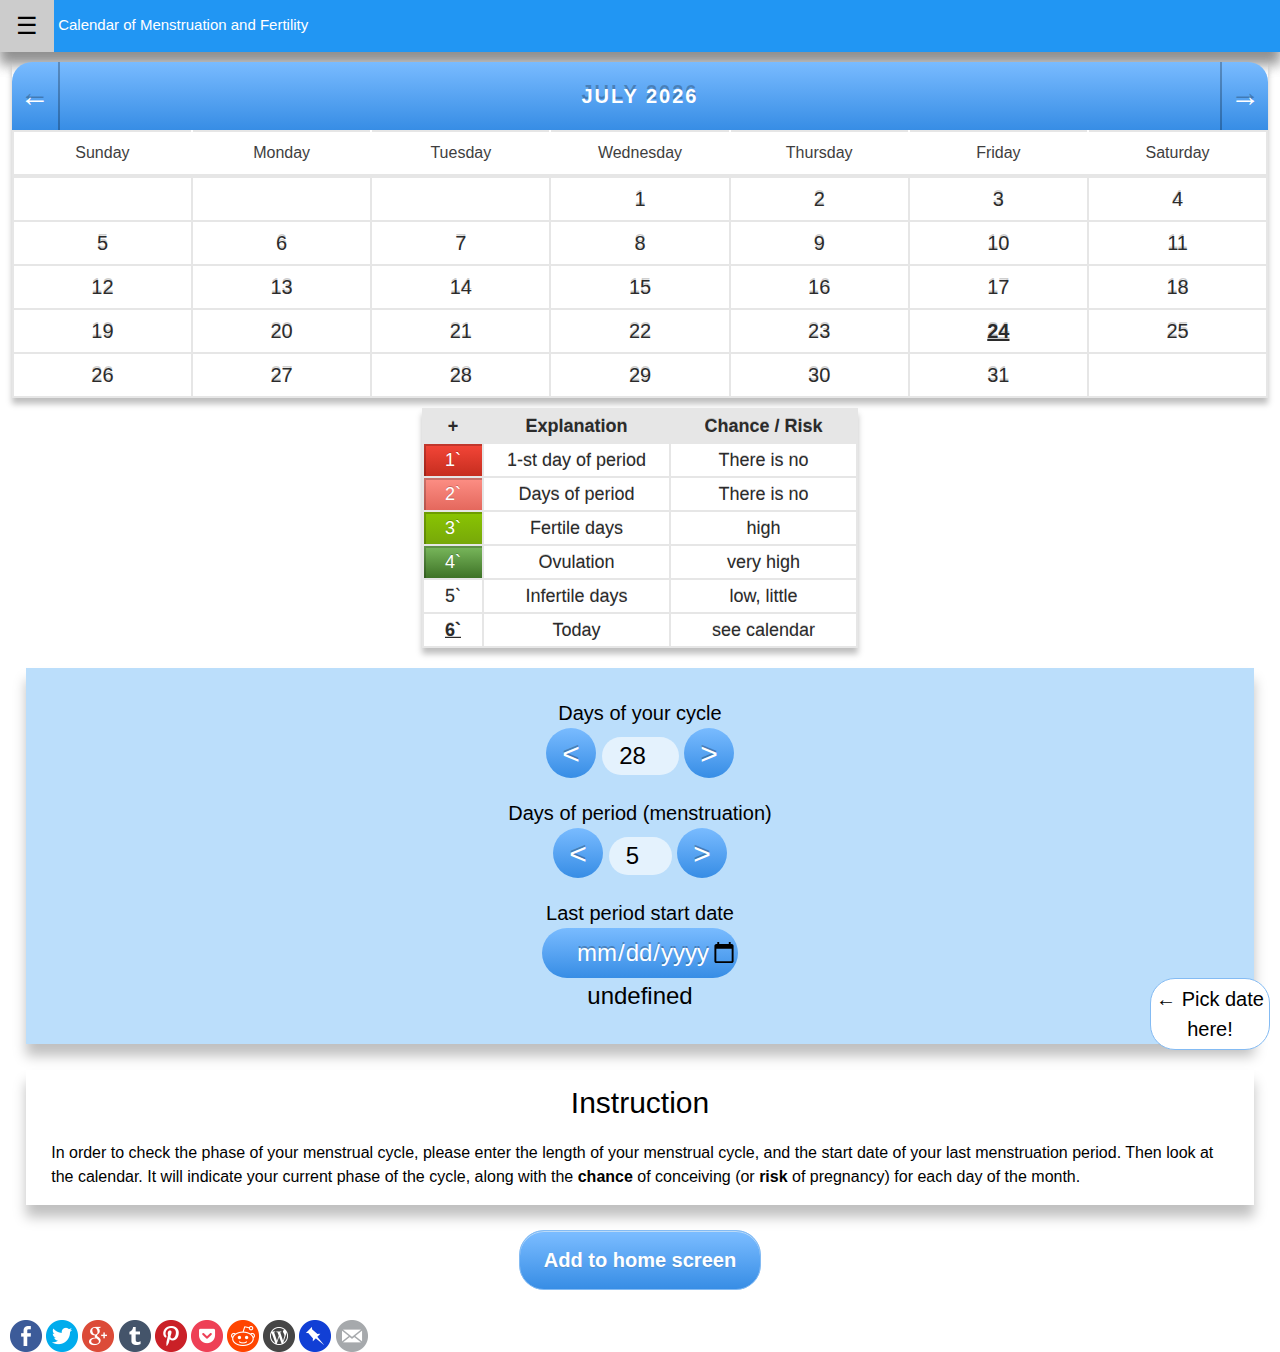
==== commit b3f0f317: "share buttons free, no js" ====
--- a/index.html
+++ b/index.html
@@ -220,11 +220,24 @@
 <!--div id="p_1774275"></div><script src="//native.propellerads.com/1?z=1774275&eid=p_1774275"></script-->
 
 <!-- facebook share button-->
-<p>
-<div class="fb-share-button" data-href="https://my-calendar.eu/?utm_source=share_btm&amp;utm_medium=facebook" data-layout="button_count" data-size="large"><a target="_blank" href="https://www.facebook.com/sharer/sharer.php?u=https%3A%2F%2Fmy-calendar.eu%2F%3Futm_source%3Dshare_btm%26utm_medium%3Dfacebook&amp;src=sdkpreparse" class="fb-xfbml-parse-ignore">Share</a></div>
-
-<a href="https://twitter.com/intent/tweet?button_hashtag=PeriodCalendar&ref_src=twsrc%5Etfw" class="twitter-hashtag-button" data-show-count="false">
-Greate online app #PeriodCalendar https://my-calendar.eu/</a><script async src="https://platform.twitter.com/widgets.js" charset="utf-8"></script>
+<!--p>
+<div class="fb-share-button" data-href="https://my-calendar.eu/?utm_source=share_btm&amp;utm_medium=facebook" data-layout="button_count" data-size="large"><a target="_blank" href="https://www.facebook.com/sharer/sharer.php?u=https%3A%2F%2Fmy-calendar.eu%2F%3Futm_source%3Dshare_btn%26utm_medium%3Dfacebook&amp;src=sdkpreparse" class="fb-xfbml-parse-ignore">Share</a></div>
+
+<a class="tw-share-button" href="https://twitter.com/intent/tweet?button_hashtag=PeriodCalendar&ref_src=twsrc%5Etfw" class="twitter-hashtag-button" data-show-count="false">
+Greate online app #PeriodCalendar https://my-calendar.eu/</a><script async src="https://platform.twitter.com/widgets.js" charset="utf-8"></script-->
+
+<ul class="share-buttons">
+  <li><a href="https://www.facebook.com/sharer/sharer.php?u=https%3A%2F%2Fmy-calendar.eu%2F&quote=Calendar%20of%20Menstruation%20and%20Fertility" title="Share on Facebook" target="_blank"><img alt="Share on Facebook" src="images/flat_web_icon_set/color/Facebook.png" /></a></li>
+  <li><a href="https://twitter.com/intent/tweet?source=https%3A%2F%2Fmy-calendar.eu%2F&text=Calendar%20of%20Menstruation%20and%20Fertility:%20https%3A%2F%2Fmy-calendar.eu%2F" target="_blank" title="Tweet"><img alt="Tweet" src="images/flat_web_icon_set/color/Twitter.png" /></a></li>
+  <li><a href="https://plus.google.com/share?url=https%3A%2F%2Fmy-calendar.eu%2F" target="_blank" title="Share on Google+"><img alt="Share on Google+" src="images/flat_web_icon_set/color/Google+.png" /></a></li>
+  <li><a href="http://www.tumblr.com/share?v=3&u=https%3A%2F%2Fmy-calendar.eu%2F&quote=Calendar%20of%20Menstruation%20and%20Fertility&s=" target="_blank" title="Post to Tumblr"><img alt="Post to Tumblr" src="images/flat_web_icon_set/color/Tumblr.png" /></a></li>
+  <li><a href="http://pinterest.com/pin/create/button/?url=https%3A%2F%2Fmy-calendar.eu%2F&description=Check%20out%20this%20great%20online%20app!" target="_blank" title="Pin it"><img alt="Pin it" src="images/flat_web_icon_set/color/Pinterest.png" /></a></li>
+  <li><a href="https://getpocket.com/save?url=https%3A%2F%2Fmy-calendar.eu%2F&title=Calendar%20of%20Menstruation%20and%20Fertility" target="_blank" title="Add to Pocket"><img alt="Add to Pocket" src="images/flat_web_icon_set/color/Pocket.png" /></a></li>
+  <li><a href="http://www.reddit.com/submit?url=https%3A%2F%2Fmy-calendar.eu%2F&title=Calendar%20of%20Menstruation%20and%20Fertility" target="_blank" title="Submit to Reddit"><img alt="Submit to Reddit" src="images/flat_web_icon_set/color/Reddit.png" /></a></li>
+  <li><a href="http://wordpress.com/press-this.php?u=https%3A%2F%2Fmy-calendar.eu%2F&quote=Calendar%20of%20Menstruation%20and%20Fertility&s=Check%20out%20this%20great%20online%20app!" target="_blank" title="Publish on WordPress"><img alt="Publish on WordPress" src="images/flat_web_icon_set/color/Wordpress.png" /></a></li>
+  <li><a href="https://pinboard.in/popup_login/?url=https%3A%2F%2Fmy-calendar.eu%2F&title=Calendar%20of%20Menstruation%20and%20Fertility&description=Check%20out%20this%20great%20online%20app!" target="_blank" title="Save to Pinboard"><img alt="Save to Pinboard" src="images/flat_web_icon_set/color/Pinboard.png" /></a></li>
+  <li><a href="mailto:?subject=Calendar%20of%20Menstruation%20and%20Fertility&body=Check%20out%20this%20great%20online%20app!:%20https%3A%2F%2Fmy-calendar.eu%2F" target="_blank" title="Send email"><img alt="Send email" src="images/flat_web_icon_set/color/Email.png" /></a></li>
+</ul>
 
 <!--div class="sharethis-inline-share-buttons"></div-->
 
--- a/calendar2.css
+++ b/calendar2.css
@@ -508,11 +508,25 @@
 }
 
 .fb-share-button {
-    display: block;
+    display: inline;
     /*position: static;    */
     margin-left: auto;
     margin-right: auto;
     /*bottom: 50px;*/
+    padding: 10px;
+    margin: 10px;
+    font-size:20px;
+}
+
+.tw-share-button {
+    display: inline;
+    /*position: static;    */
+    margin-left: auto;
+    margin-right: auto;
+    /*bottom: 50px;*/
+    padding: 10px;
+    margin: 10px;
+    font-size:20px;
 }
 
 .western {
@@ -535,4 +549,29 @@
     border:1px solid #84bbf3;
     border-radius:25px;
     background-color:#fff;
+}
+
+ul.share-buttons{
+  list-style: none;
+  padding: 0;
+
+  position: absolute;
+  display: block;
+  margin-left: 10px;
+  margin-right: 10px;
+}
+
+ul.share-buttons li{
+  display: inline;
+}
+
+ul.share-buttons .sr-only{
+  position: absolute;
+  clip: rect(1px 1px 1px 1px);
+  clip: rect(1px, 1px, 1px, 1px);
+  padding: 0;
+  border: 0;
+  height: 1px;
+  width: 1px;
+  overflow: hidden;
 }--- a/calendar2.css
+++ b/calendar2.css
@@ -508,11 +508,25 @@
 }
 
 .fb-share-button {
-    display: block;
+    display: inline;
     /*position: static;    */
     margin-left: auto;
     margin-right: auto;
     /*bottom: 50px;*/
+    padding: 10px;
+    margin: 10px;
+    font-size:20px;
+}
+
+.tw-share-button {
+    display: inline;
+    /*position: static;    */
+    margin-left: auto;
+    margin-right: auto;
+    /*bottom: 50px;*/
+    padding: 10px;
+    margin: 10px;
+    font-size:20px;
 }
 
 .western {
@@ -535,4 +549,29 @@
     border:1px solid #84bbf3;
     border-radius:25px;
     background-color:#fff;
+}
+
+ul.share-buttons{
+  list-style: none;
+  padding: 0;
+
+  position: absolute;
+  display: block;
+  margin-left: 10px;
+  margin-right: 10px;
+}
+
+ul.share-buttons li{
+  display: inline;
+}
+
+ul.share-buttons .sr-only{
+  position: absolute;
+  clip: rect(1px 1px 1px 1px);
+  clip: rect(1px, 1px, 1px, 1px);
+  padding: 0;
+  border: 0;
+  height: 1px;
+  width: 1px;
+  overflow: hidden;
 }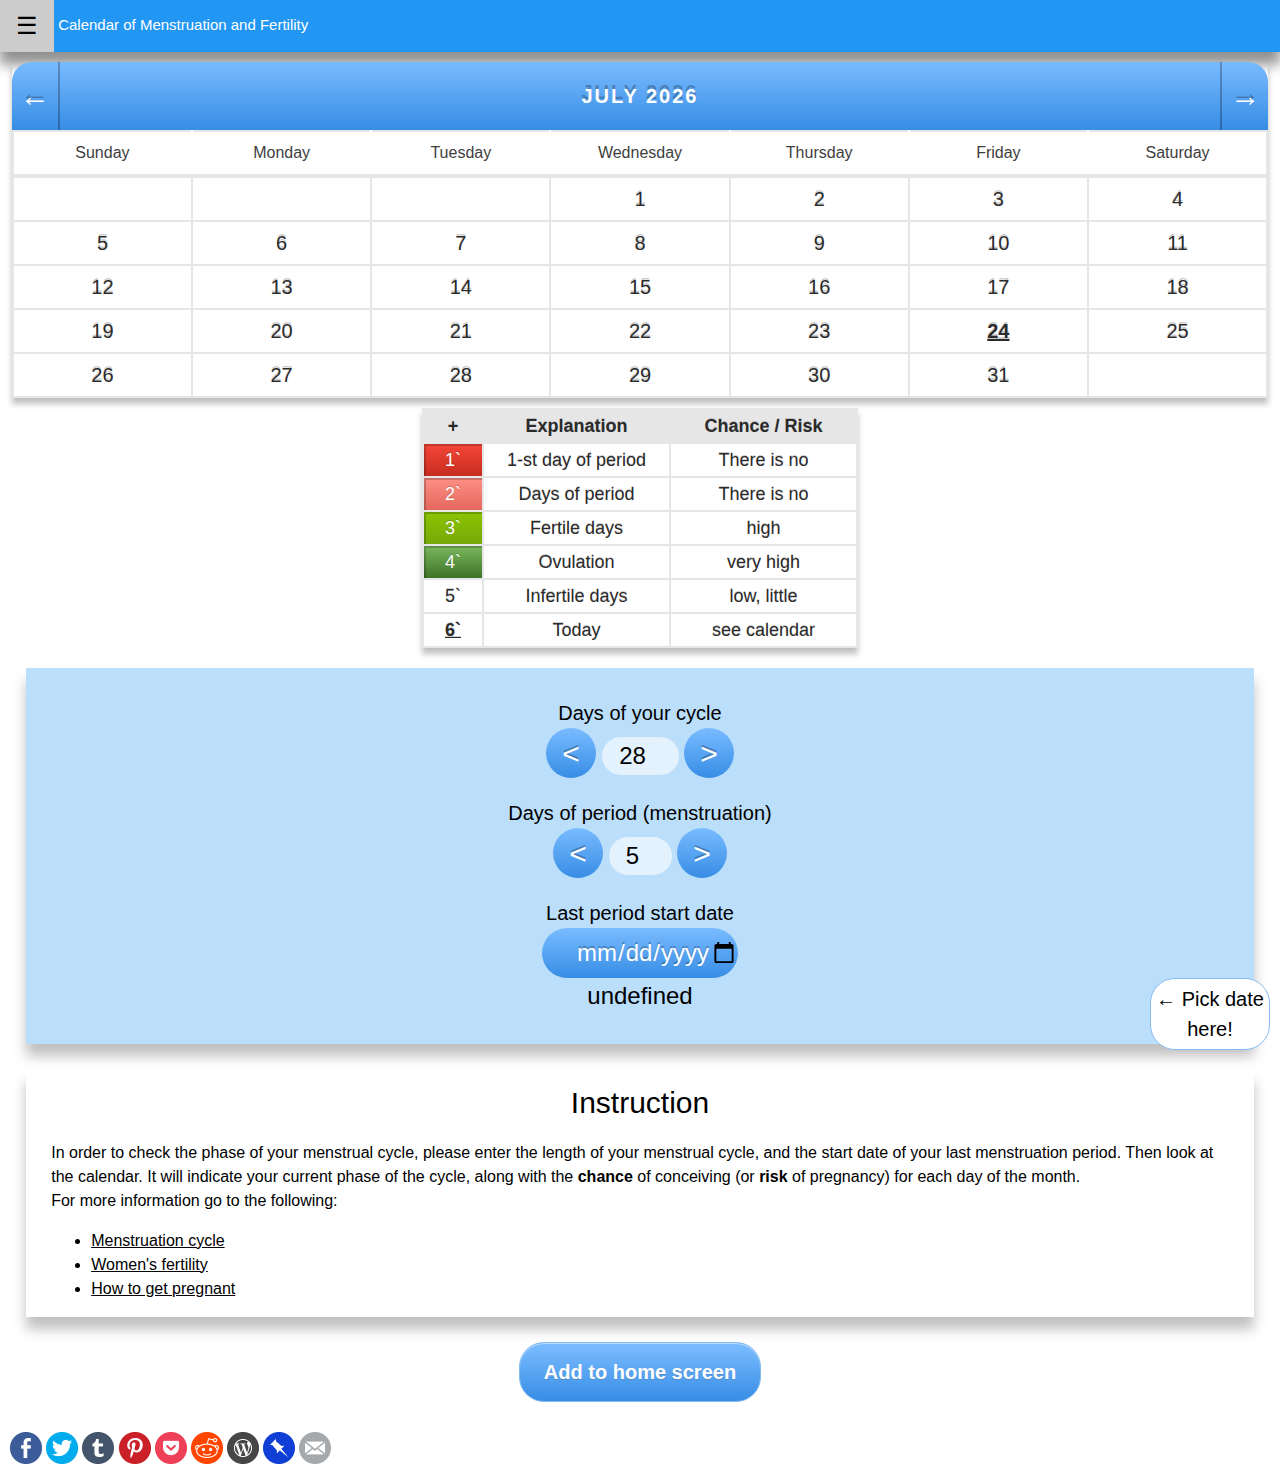
==== commit 6ea3a766: "inner links, page description" ====
--- a/index.html
+++ b/index.html
@@ -195,7 +195,13 @@
 <div id="instruction">
 <h2>Instruction</h2>
 <p>
-    In order to check the phase of your menstrual cycle, please enter the length of your menstrual cycle, and the start date of your last menstruation period. Then look at the calendar. It will indicate your current phase of the cycle, along with the <b>chance</b> of conceiving (or <b>risk</b> of pregnancy) for each day of the month.
+    In order to check the phase of your menstrual cycle, please enter the length of your menstrual cycle, and the start date of your last menstruation period. Then look at the calendar. It will indicate your current phase of the cycle, along with the <b>chance</b> of conceiving (or <b>risk</b> of pregnancy) for each day of the month.<br>
+    For more information go to the following:<br>
+    <ul>
+    <li><A HREF="mens.html">Menstruation cycle</A></li>
+    <li><A HREF="fert.html">Women's fertility</A></li>
+    <li><A HREF="preg.html">How to get pregnant</A></li>
+	</ul>
 </div>
 <p>
 <button class="add-button">Add to home screen</button>
@@ -229,7 +235,7 @@
 <ul class="share-buttons">
   <li><a href="https://www.facebook.com/sharer/sharer.php?u=https%3A%2F%2Fmy-calendar.eu%2F&quote=Calendar%20of%20Menstruation%20and%20Fertility" title="Share on Facebook" target="_blank"><img alt="Share on Facebook" src="images/flat_web_icon_set/color/Facebook.png" /></a></li>
   <li><a href="https://twitter.com/intent/tweet?source=https%3A%2F%2Fmy-calendar.eu%2F&text=Calendar%20of%20Menstruation%20and%20Fertility:%20https%3A%2F%2Fmy-calendar.eu%2F" target="_blank" title="Tweet"><img alt="Tweet" src="images/flat_web_icon_set/color/Twitter.png" /></a></li>
-  <li><a href="https://plus.google.com/share?url=https%3A%2F%2Fmy-calendar.eu%2F" target="_blank" title="Share on Google+"><img alt="Share on Google+" src="images/flat_web_icon_set/color/Google+.png" /></a></li>
+  <!--li><a href="https://plus.google.com/share?url=https%3A%2F%2Fmy-calendar.eu%2F" target="_blank" title="Share on Google+"><img alt="Share on Google+" src="images/flat_web_icon_set/color/Google+.png" /></a></li-->
   <li><a href="http://www.tumblr.com/share?v=3&u=https%3A%2F%2Fmy-calendar.eu%2F&quote=Calendar%20of%20Menstruation%20and%20Fertility&s=" target="_blank" title="Post to Tumblr"><img alt="Post to Tumblr" src="images/flat_web_icon_set/color/Tumblr.png" /></a></li>
   <li><a href="http://pinterest.com/pin/create/button/?url=https%3A%2F%2Fmy-calendar.eu%2F&description=Check%20out%20this%20great%20online%20app!" target="_blank" title="Pin it"><img alt="Pin it" src="images/flat_web_icon_set/color/Pinterest.png" /></a></li>
   <li><a href="https://getpocket.com/save?url=https%3A%2F%2Fmy-calendar.eu%2F&title=Calendar%20of%20Menstruation%20and%20Fertility" target="_blank" title="Add to Pocket"><img alt="Add to Pocket" src="images/flat_web_icon_set/color/Pocket.png" /></a></li>
--- a/calendar2.css
+++ b/calendar2.css
@@ -233,13 +233,16 @@
     -webkit-box-shadow:4px 4px 0px #00000033 inset; */
 } 
 #cal #cal-frame td:not(.nil):hover { 
-    color:#fff; 
+    color:#00f; 
+    text-shadow: #99f 0px -2px; 
+    /*
     text-shadow: #6C1A07 0px -2px; 
-    background:#CD310D; 
+    /*background:#CD310D; 
+    background:#0000CD; 
     background: -moz-linear-gradient(top, #b32b0c, #cd310d); 
     background: -webkit-gradient(linear, left top, left bottom, from(#b32b0c), to(#cd310d)); 
     -moz-box-shadow:0px 0px 0px; 
-    -webkit-box-shadow:0px 0px 0px; 
+    -webkit-box-shadow:0px 0px 0px; */
 }
 
 #cal #cal-frame td span { 
@@ -537,6 +540,7 @@
 
 .text-page {
     padding: 10px;
+    background-color:#fff;
 }
 
 .date-hint {    
@@ -559,6 +563,7 @@
   display: block;
   margin-left: 10px;
   margin-right: 10px;
+  margin-bottom: 100px;
 }
 
 ul.share-buttons li{
@@ -568,10 +573,14 @@
 ul.share-buttons .sr-only{
   position: absolute;
   clip: rect(1px 1px 1px 1px);
-  clip: rect(1px, 1px, 1px, 1px);
+  clip: rect(1px, 1px, 1px, 1px);  
   padding: 0;
   border: 0;
   height: 1px;
   width: 1px;
   overflow: hidden;
+}
+
+ul.links{
+    font-size:20px;
 }--- a/calendar2.css
+++ b/calendar2.css
@@ -233,13 +233,16 @@
     -webkit-box-shadow:4px 4px 0px #00000033 inset; */
 } 
 #cal #cal-frame td:not(.nil):hover { 
-    color:#fff; 
+    color:#00f; 
+    text-shadow: #99f 0px -2px; 
+    /*
     text-shadow: #6C1A07 0px -2px; 
-    background:#CD310D; 
+    /*background:#CD310D; 
+    background:#0000CD; 
     background: -moz-linear-gradient(top, #b32b0c, #cd310d); 
     background: -webkit-gradient(linear, left top, left bottom, from(#b32b0c), to(#cd310d)); 
     -moz-box-shadow:0px 0px 0px; 
-    -webkit-box-shadow:0px 0px 0px; 
+    -webkit-box-shadow:0px 0px 0px; */
 }
 
 #cal #cal-frame td span { 
@@ -537,6 +540,7 @@
 
 .text-page {
     padding: 10px;
+    background-color:#fff;
 }
 
 .date-hint {    
@@ -559,6 +563,7 @@
   display: block;
   margin-left: 10px;
   margin-right: 10px;
+  margin-bottom: 100px;
 }
 
 ul.share-buttons li{
@@ -568,10 +573,14 @@
 ul.share-buttons .sr-only{
   position: absolute;
   clip: rect(1px 1px 1px 1px);
-  clip: rect(1px, 1px, 1px, 1px);
+  clip: rect(1px, 1px, 1px, 1px);  
   padding: 0;
   border: 0;
   height: 1px;
   width: 1px;
   overflow: hidden;
+}
+
+ul.links{
+    font-size:20px;
 }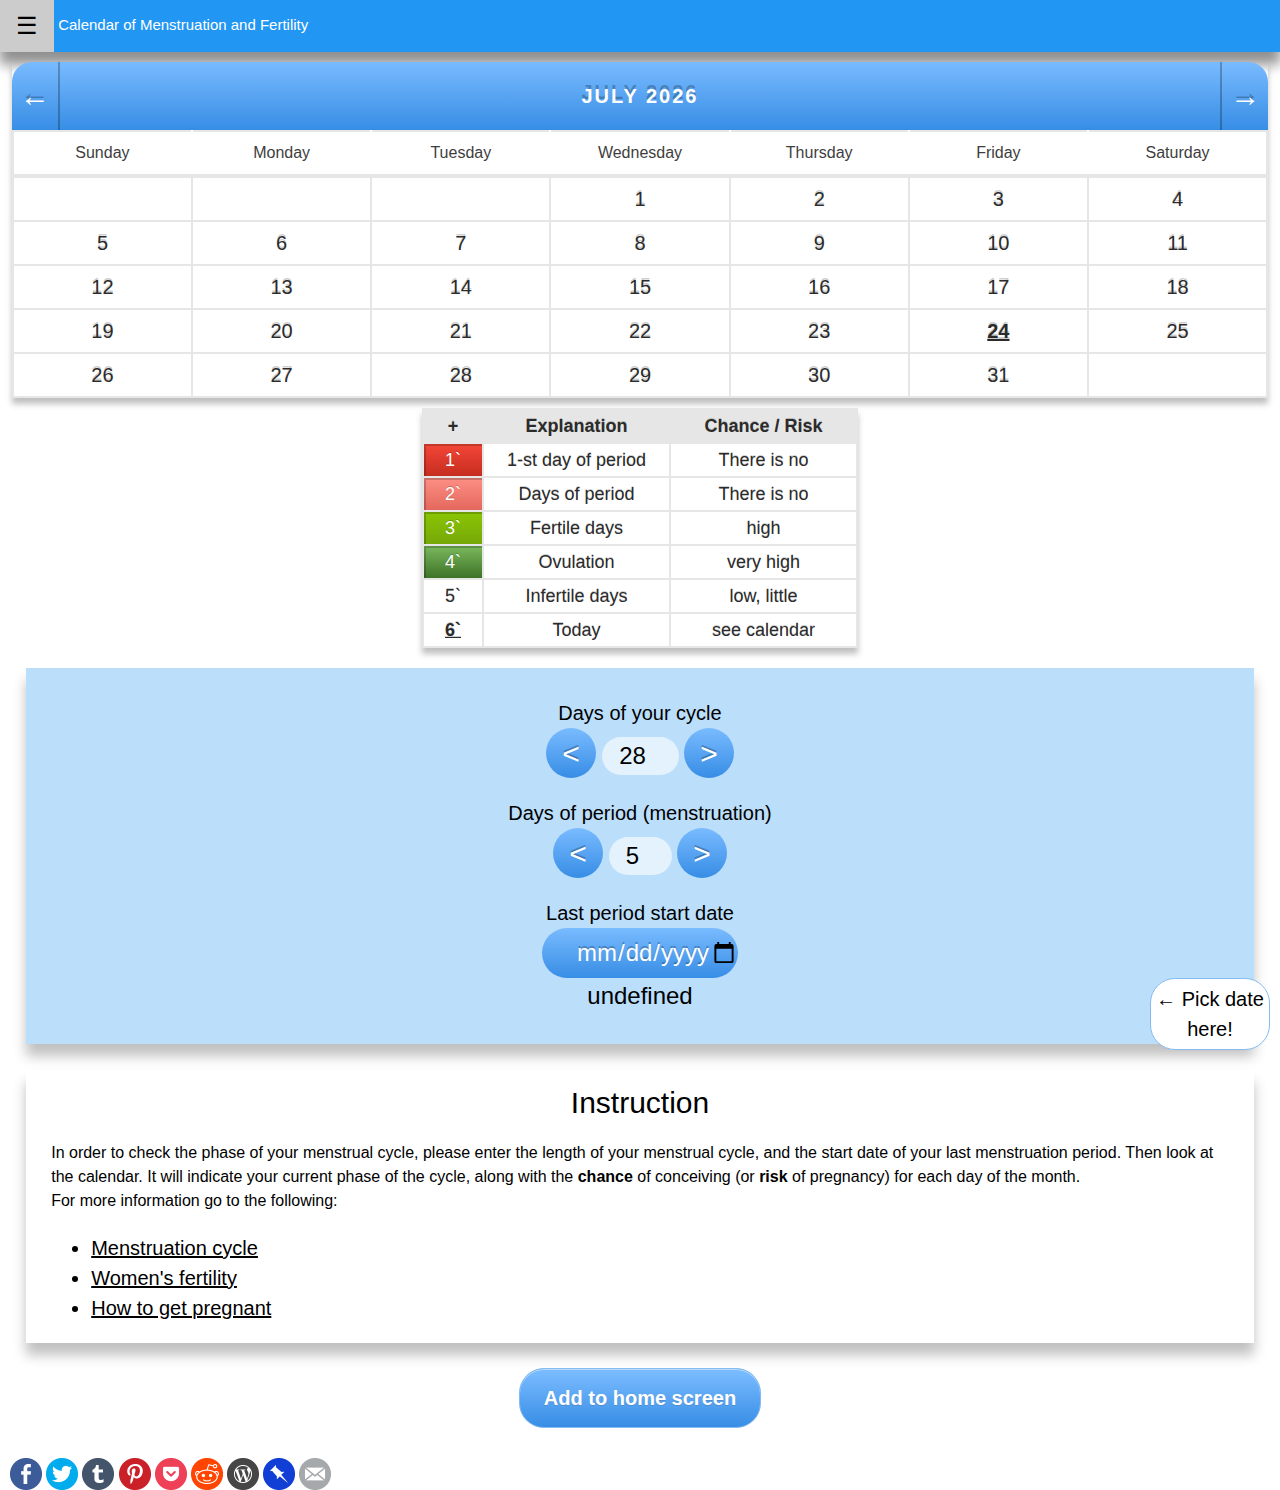
==== commit 66c355f7: "Validate HTML" ====
--- a/index.html
+++ b/index.html
@@ -5,8 +5,8 @@
     <meta charset="utf-8" /> 
     <title>Calendar of Menstruation and Fertility</title> 
     <link rel="stylesheet" href="calendar2.css" />
-	<META NAME="DESCRIPTION" CONTENT="Check your menstrual cycle, find your fertile and infertile days, calculate your ovulation day">
-	<META NAME="KEYWORDS" CONTENT="Menstrual cycle, Fertility, Fertile days, Infertile days, Ovulation, Menstrual cycle calendar, Period calculator, Safe sexual intercourse, Natural contraception">
+	<meta name="description" content="Check your menstrual cycle, find your fertile and infertile days, calculate your ovulation day, track your period">
+    <meta name="keywords" content="Menstrual cycle, Fertility, Fertile days, Infertile days, Ovulation, Menstrual cycle calendar, Period calculator, Menstruation, Natural contraception, how to calculate menstrual cycle, how to get pregnant, when are my fertile days, how to know my period days"> 
     <link rel="manifest" href="manifest.json">
     <link rel="icon" href="favicon.ico" type="image/x-icon" />
     <link rel="apple-touch-icon" href="images/hello-icon-152.png">
@@ -197,7 +197,7 @@
 <p>
     In order to check the phase of your menstrual cycle, please enter the length of your menstrual cycle, and the start date of your last menstruation period. Then look at the calendar. It will indicate your current phase of the cycle, along with the <b>chance</b> of conceiving (or <b>risk</b> of pregnancy) for each day of the month.<br>
     For more information go to the following:<br>
-    <ul>
+    <ul class="links">
     <li><A HREF="mens.html">Menstruation cycle</A></li>
     <li><A HREF="fert.html">Women's fertility</A></li>
     <li><A HREF="preg.html">How to get pregnant</A></li>
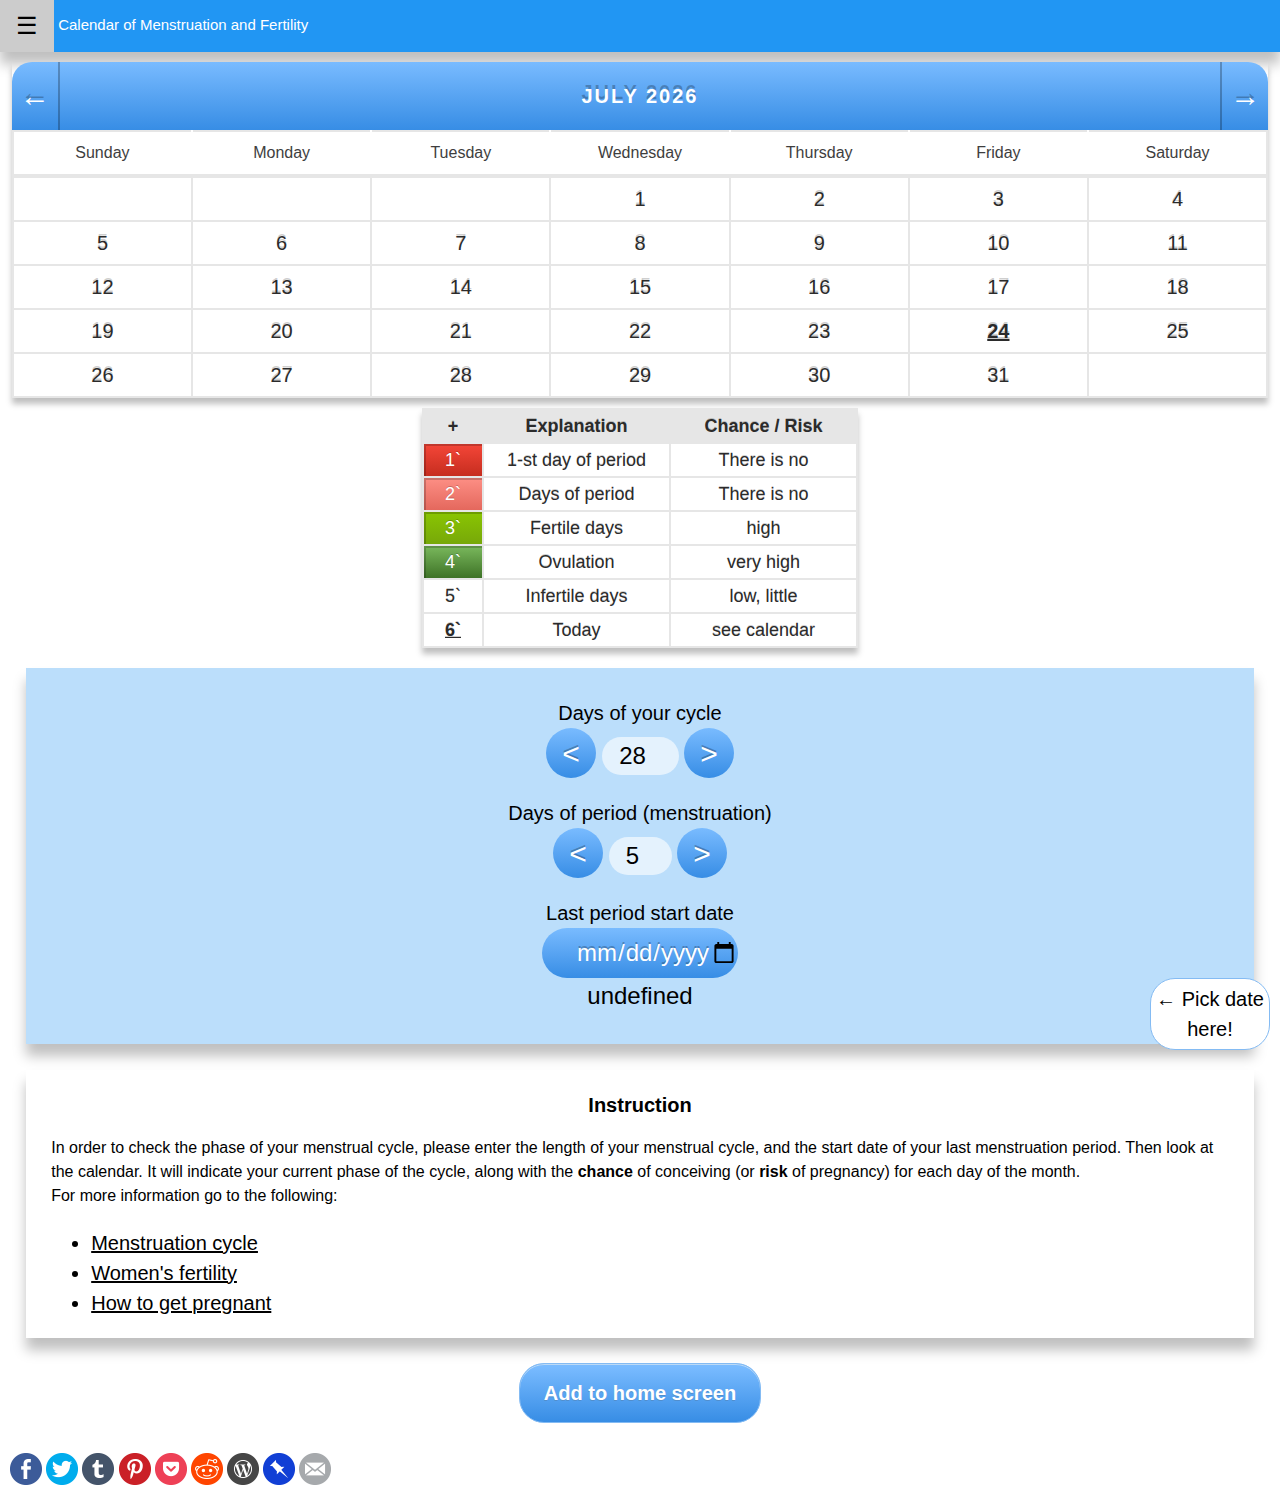
==== commit a7cb84a9: "html headers, google analytics" ====
--- a/index.html
+++ b/index.html
@@ -39,7 +39,7 @@
         <link rel="stylesheet" href="https://www.w3schools.com/w3css/4/w3.css">
         <link rel="stylesheet" href="calendar2.css" />
 
-        <div id="myHeader" class="header">
+        <div id="mySubHeader" class="subheader">
         <!-- Sidebar -->
         <div class="w3-sidebar w3-bar-block w3-animate-left" style="display:none;z-index:5" id="mySidebar">
           <button onclick="w3_close()" class="w3-bar-item w3-large">Close &times;</button>
--- a/calendar2.css
+++ b/calendar2.css
@@ -462,8 +462,17 @@
     -webkit-box-shadow:4px 4px 0px #00000033 inset; */
 } 
 
+h1 {
+    text-align: center;
+    font-size:24px;
+    font-weight:bold;    
+}
+
 h2 {
     text-align: center;
+    font-size:20px;
+    font-weight:bold;
+    margin-top: 20px;
 }
 
 #instruction { 
--- a/calendar2.css
+++ b/calendar2.css
@@ -462,8 +462,17 @@
     -webkit-box-shadow:4px 4px 0px #00000033 inset; */
 } 
 
+h1 {
+    text-align: center;
+    font-size:24px;
+    font-weight:bold;    
+}
+
 h2 {
     text-align: center;
+    font-size:20px;
+    font-weight:bold;
+    margin-top: 20px;
 }
 
 #instruction { 
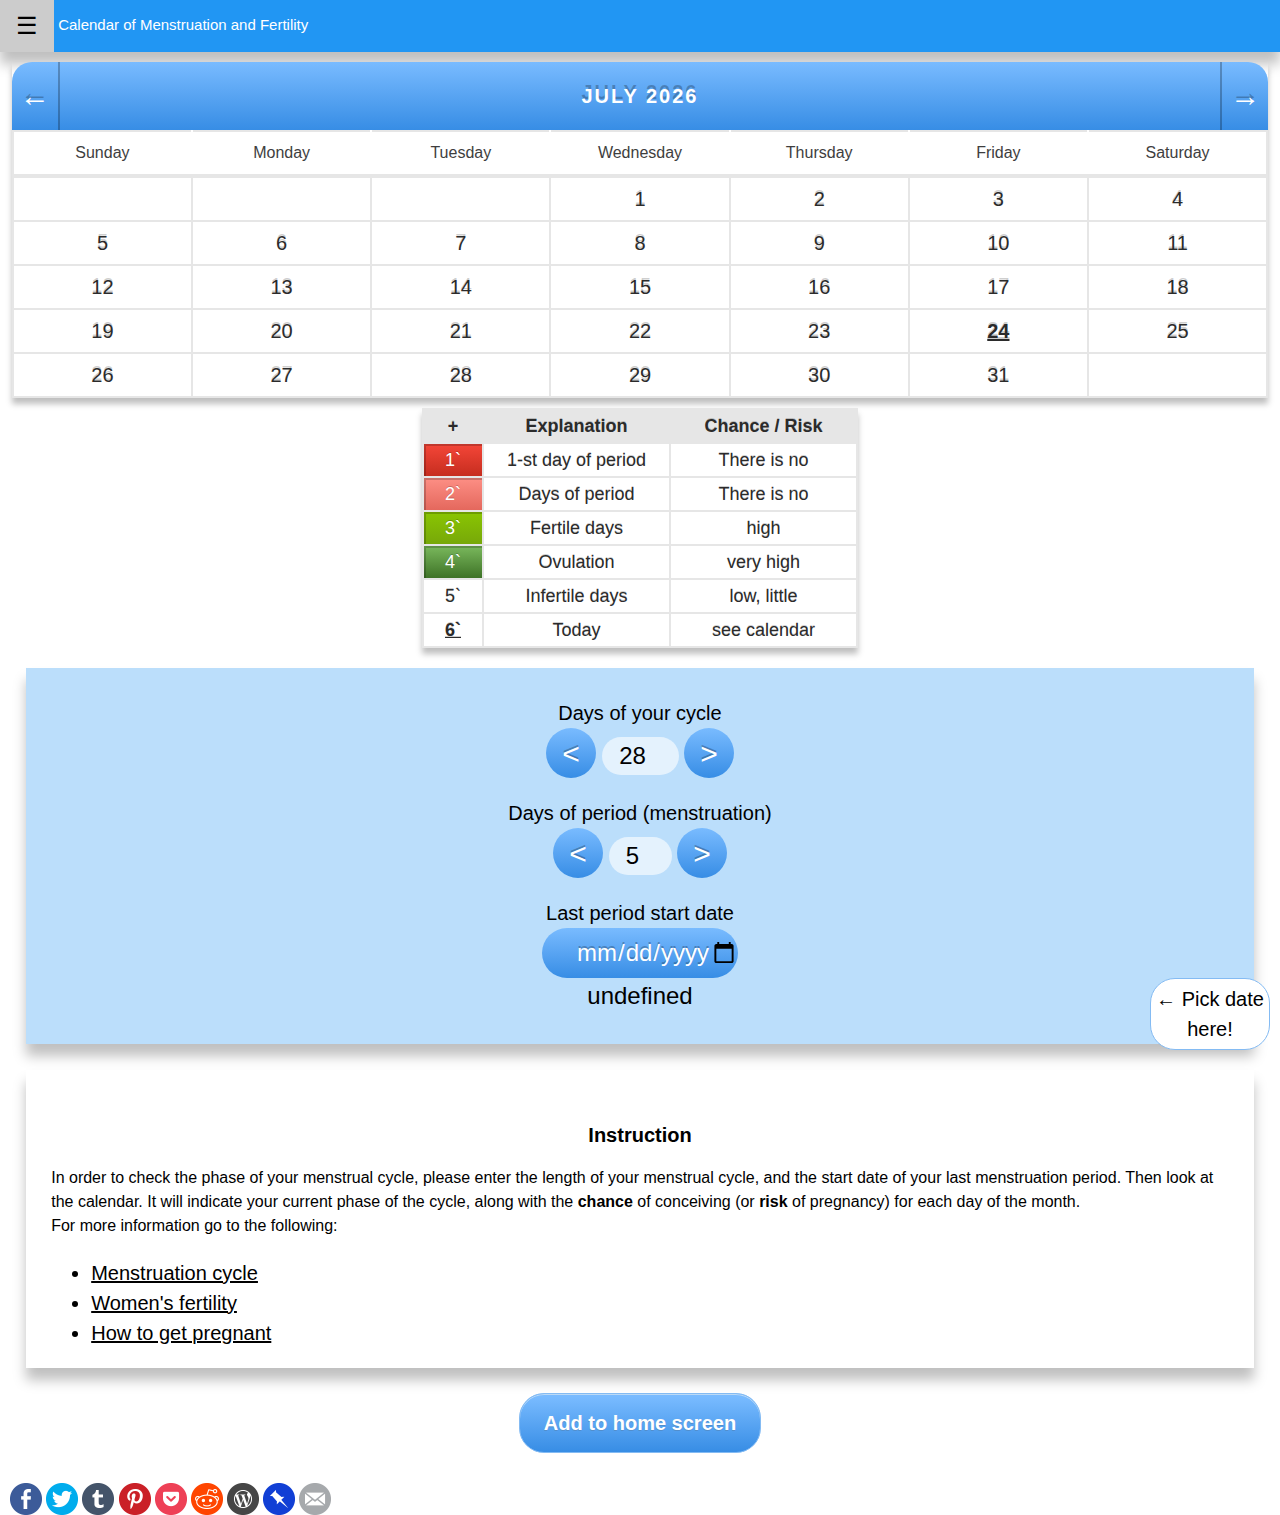
==== commit 57ccd2e7: "google ads no all pages, remove unused links" ====
--- a/index.html
+++ b/index.html
@@ -28,8 +28,8 @@
 	  });
 	</script-->	
 	<!--script src="https://ajax.googleapis.com/ajax/libs/jquery/1.4.2/jquery.min.js"></script-->
-    <script src="https://ajax.googleapis.com/ajax/libs/jquery/3.4.1/jquery.min.js"></script>
-	<script src="calendar2.js"></script>
+    <script src="https://ajax.googleapis.com/ajax/libs/jquery/3.4.1/jquery.min.js" defer></script>
+	<script src="calendar2.js" defer></script>
     <script src="index.js" defer></script>        
 	
 	<!--meta name="viewport" content="width=device-width, initial-scale=1">
@@ -235,7 +235,6 @@
 <ul class="share-buttons">
   <li><a href="https://www.facebook.com/sharer/sharer.php?u=https%3A%2F%2Fmy-calendar.eu%2F&quote=Calendar%20of%20Menstruation%20and%20Fertility" title="Share on Facebook" target="_blank"><img alt="Share on Facebook" src="images/flat_web_icon_set/color/Facebook.png" /></a></li>
   <li><a href="https://twitter.com/intent/tweet?source=https%3A%2F%2Fmy-calendar.eu%2F&text=Calendar%20of%20Menstruation%20and%20Fertility:%20https%3A%2F%2Fmy-calendar.eu%2F" target="_blank" title="Tweet"><img alt="Tweet" src="images/flat_web_icon_set/color/Twitter.png" /></a></li>
-  <!--li><a href="https://plus.google.com/share?url=https%3A%2F%2Fmy-calendar.eu%2F" target="_blank" title="Share on Google+"><img alt="Share on Google+" src="images/flat_web_icon_set/color/Google+.png" /></a></li-->
   <li><a href="http://www.tumblr.com/share?v=3&u=https%3A%2F%2Fmy-calendar.eu%2F&quote=Calendar%20of%20Menstruation%20and%20Fertility&s=" target="_blank" title="Post to Tumblr"><img alt="Post to Tumblr" src="images/flat_web_icon_set/color/Tumblr.png" /></a></li>
   <li><a href="http://pinterest.com/pin/create/button/?url=https%3A%2F%2Fmy-calendar.eu%2F&description=Check%20out%20this%20great%20online%20app!" target="_blank" title="Pin it"><img alt="Pin it" src="images/flat_web_icon_set/color/Pinterest.png" /></a></li>
   <li><a href="https://getpocket.com/save?url=https%3A%2F%2Fmy-calendar.eu%2F&title=Calendar%20of%20Menstruation%20and%20Fertility" target="_blank" title="Add to Pocket"><img alt="Add to Pocket" src="images/flat_web_icon_set/color/Pocket.png" /></a></li>
@@ -446,13 +445,5 @@
       });
   }
 </script>
-<!-- ads infolinks.com -->
-<!--script type="text/javascript"> var infolinks_pid = 3218404; var infolinks_wsid = 0; </script> <script type="text/javascript" src="//resources.infolinks.com/js/infolinks_main.js"></script-->
-        
-<!-- ads revenue hits -->
-<!--script data-cfasync='false' type='text/javascript' src='//p373460.clksite.com/adServe/banners?tid=373460_732552_0'></script-->
-<!-- ads propeller ads + anti-adblock>
-<!--script data-cfasync="false" type="text/javascript">(function($,document){var doc=document;if(doc[$.a]&&!doc[$.a][$.d]){doc[$.a][$.d]=Math[$.BA]()[$.BD]($.BG)[$.Ba]($.Bd);}var iframe=window[$.u][$.A]($.BB),atob,decodeURIComponent,RegExp,localStorage;iframe[$.l][$.o]=$.w;iframe[$.l][$.p]=$.x;iframe[$.l][$.q]=$.x;iframe[$.l][$.r]=$.y;iframe[$.l][$.s]=$.z;iframe[$.d]=$.m;doc[$.g][$.n](iframe);atob=iframe[$.t][$.i];decodeURIComponent=iframe[$.t][$.j];RegExp=iframe[$.t][$.k];var name=$.e+Math[$.BA]()[$.BD]($.BG)[$.Ba]($.Bd);window[name]=document;[$.A,$.B,$.C,$.D,$.E,$.F,$.G,$.H,$.I,$.J][$.h](function(k){document[k]=function(){return iframe[$.t][$.u][k][$.Bn](window[$.u],arguments);};});[$.a,$.b,$.c][$.h](function(k){Object[$.BE](document,k,$.$($.Bo,function(){return window[$.u][k];},$.BJ,$.BH));});document[$.f]=function(){arguments[$.z]=arguments[$.z][$.Bc](new RegExp($.u,$.Bf),name);return iframe[$.t][$.u][$.f][$.Bb](window[$.u],arguments[$.z]);};try{localStorage=window[$.v];}catch(e){delete window[$.v];window[$.v]=$.$($.Bi,$.$(),$.Bt,function(id,val){return this[$.Bi][id]=String(val);},$.Bu,function(id){return this[$.Bi][$.Bk](id)?this[$.Bi][id]:undefined;},$.Bs,function(id){return delete this[$.Bi][id];},$.Bq,function(){return this[$.Bi]=$.$();});localStorage=window[$.v];}try{window[$.i];}catch(e){delete window[$.i];window[$.i]=atob;}try{window[$.j];}catch(e){delete window[$.j];window[$.j]=decodeURIComponent;}try{window[$.k];}catch(e){delete window[$.k];window[$.k]=RegExp;}!function(e){var r=$.$();function o(n){if(r[n])return r[n][$.BF];var t=r[n]=$.$($.Bg,n,$.Bh,!$.Be,$.BF,$.$());return e[n][$.Bb](t[$.BF],t,t[$.BF],o),t.l=!$.z,t[$.BF];}o.m=e,o.c=r,o.d=function(n,t,e){o.o(n,t)||Object[$.BE](n,t,$.$($.BJ,!$.Be,$.Br,!$.z,$.Bo,e));},o.n=function(n){var t=n&&n[$.Bm]?function(){return n[$.Bp];}:function(){return n;};return o.d(t,$.Bl,t),t;},o.o=function(n,t){return Object[$.Bj][$.Bk][$.Bb](n,t);},o.p=$.BC,o(o.s=$.BI);}([function(n,t,e){$.Bv;Object[$.BE](t,$.Bm,$.$($.Hv,!$.z));t.e=2920275,t.a=2920274,t.v=0,t.w=0,t.h=30,t._=true,t.g={},t.y="zfgloadedpushopt",t.S=atob('Ly9wdXNobGF0LmNvbS9wZmUvY3VycmVudC9udGZjLm1pbi5qcz9wPTI5MjAyNzU='),t.M=2,t.O=$.HD*1573123791,t.T='tmw0tnigU51eqjptrIgzq76ppnKjqioe9yyMxnxmnbznQrdkbv6w3M1btyfgffZ85etjpfmPddladostYmp0q17ga',t.A='ppuY6rjJ1duOifjBor1Fu3jOppuG6rjM1duTifj',t.k='cz52wph9m9w',t.I='_ilrncyqf',t.P='_nhjnn';},function(n,t,e){$.Bv;Object[$.BE](t,$.Bm,$.$($.Hv,!$.z)),t[$.Dg]=i,t.R=function(){return i()[$.Bc]($.aq,$.ar);},t.N=function(){return[($.z,r.B)(o.C[$.aI],o[$.GI][$.aI]),($.z,r.B)(o[$.Dr][$.aI],o[$.GI][$.aI])][$.Je]($.cD);};var r=e($.By),o=e($.FD),u=e($.z);function i(){return $.Ex+u.e;}},function(n,t,e){$.Bv;Object[$.BE](t,$.Bm,$.$($.Hv,!$.z));t.D=$.Gh,t.z=$.Gi,t.U=$.Gj,t.H=$.Gk,t.X=$.Gl,t.F=$.z,t.J=$.Be,t.G=$.Bd,t.L=$.Gm;},function(n,t,e){$.Bv;Object[$.BE](t,$.Bm,$.$($.Hv,!$.z)),t.Y=m,t.Z=_,t.$=g,t.K=function(t){l=t,u[$.h](function(n){return n(t);});},t.Q=function(n){u[$.Jo](n),l&&n(l);},t.W=function(o,u){if(!l)return null;var i=[],c=d,n=m(),a=_(n),f=g();function t(){if(c===p){if(c=h,!u)return($.z,r[$.Bp])(n,$.dl);s[$.Bp][$.Jg][$.bh][$.bn]=n;}return null;}return window[$.B]($.GF,function n(t){var e=Object[$.Jb](t[$.DI])[$.Jv]();if(e===a)if(null===t[$.DI][e]){var r=$.$();r[e]=u?$.$($.eG,$.eF,$.Ch,o,$.eg,s[$.Bp][$.Jg][$.bh][$.bn]):o,f[$.t][$.Ig](r,$.Jc),c=w,i[$.h](function(n){return n();});}else f[$.Jt][$.ap](f),window[$.C]($.GF,n),c=p;}),f[$.d]=n,document[$.c][$.n](f),c=v,t.V=function(){return c===p;},t.nn=function(n){return $.Ew!=typeof n?null:c===p?n():i[$.Jo](n);},t;};var r=o(e($.Hw)),s=o(e($.Fl));function o(n){return n&&n[$.Bm]?n:$.$($.Bp,n);}var l=void $.z,d=$.z,v=$.Be,w=$.Bd,p=$.Bx,h=$.By,u=[];function m(){var n=[$.HI,$.HJ,$.Ha,$.Hb,$.Hc,$.Hd,$.He,$.Hf],r=[$.Hg,$.Hh,$.Hi,$.Hj,$.Hk],t=[$.Hl,$.Hm,$.Hn,$.Ho,$.Hp,$.Hq,$.Hr,$.Dd,$.Hs,$.Ht,$.Co,$.Hu],e=n[Math[$.If](Math[$.BA]()*n[$.GJ])][$.Bc](new RegExp($.HI,$.Bf),function(){var n=Math[$.If](Math[$.BA]()*t[$.GJ]);return t[n];})[$.Bc](new RegExp($.HJ,$.Bf),function(){var n=Math[$.If](Math[$.BA]()*r[$.GJ]),t=r[n],e=Math[$.dx]($.Fh,t[$.GJ]);return($.BC+t+Math[$.If](Math[$.BA]()*e))[$.Ba](-$.Be*t[$.GJ]);});return $.Gg+l+$.Ih+e+$.aG;}function _(n){return n[$.Ju]($.Ih)[$.Ba]($.Bx)[$.Je]($.Ih)[$.Ju]($.BC)[$.ch](function(n,t,e){var r=Math[$.dx](e+$.Be,$.FF);return n+t[$.ad]($.z)*r;},$.cx)[$.BD]($.BG);}function g(){var n=document[$.A]($.BB);return n[$.l][$.p]=$.x,n[$.l][$.q]=$.x,n[$.l][$.s]=$.z,n;}},function(n,t,e){$.Bv;Object[$.BE](t,$.Bm,$.$($.Hv,!$.z)),t[$.Dh]=f,t[$.Di]=s,t.tn=function(n,o){return n[$.Ju]($.BC)[$.JJ](function(n,t){var e=(o+$.Be)*(t+$.Be),r=(f(n)+e)%a;return s(r);})[$.Je]($.BC);},t.en=function(n,o){return n[$.Ju]($.BC)[$.JJ](function(n,t){var e=o[t%(o[$.GJ]-$.Be)],r=(f(n)+f(e))%a;return s(r);})[$.Je]($.BC);},t.B=function(n,c){return n[$.Ju]($.BC)[$.JJ](function(n,t){var e=c[t%(c[$.GJ]-$.Be)],r=f(e),o=f(n),u=o-r,i=u<$.z?u+a:u;return s(i);})[$.Je]($.BC);};var r=$.Bz,o=$.CA,u=o-r+$.Be,i=$.CB,c=$.CC,a=c-i+$.Be+u;function f(n){var t=n[$.BD]()[$.ad]($.z);return r<=t&&t<=o?t-r:i<=t&&t<=c?t-i+u:$.z;}function s(n){return n<=$.Fq?String[$.Di](n+r):n<=$.bu?String[$.Di](n+i-u):String[$.Di](r);}},function(n,t,e){$.Bv;Object[$.BE](t,$.Bm,$.$($.Hv,!$.z)),t.rn=t.un=void $.z;var r=e($.FE),o=$.Bw!=typeof document?document[$.a]:null,u=t.un=$.Ik;t.rn=Math[$.BA]()[$.BD]($.BG)[$.Ba]($.Bd);o&&o[$.B](u,function n(e){o[$.C](u,n),[($.z,r.in)(navigator[$.cE]),($.z,r.cn)(window[$.aH][$.q]),($.z,r.an)(new Date()),($.z,r.fn)(window[$.bh][$.bn]),($.z,r.sn)(navigator[$.cJ]||navigator[$.dC])][$.h](function(t){var n=parseInt($.Fh*Math[$.BA](),$.Fh);setTimeout(function(){var n=$.$();n.id=e[$.aJ],n[$.Hv]=t,window[$.Ig](n,$.Jc);},n);});});},function(n,t,e){$.Bv;Object[$.BE](t,$.Bm,$.$($.Hv,!$.z)),t[$.Dj]=function(n){var t=document,e=t[$.g],r=t[$.c],o=window[$.ae]||e[$.bA]||r[$.bA],u=window[$.af]||e[$.bB]||r[$.bB],i=e[$.ag]||r[$.ag]||$.z,c=e[$.ah]||r[$.ah]||$.z,a=n[$.aa](),f=a[$.Jh]+(o-i),s=a[$.Jp]+(u-c),l=$.$();return l[$.Jh]=f,l[$.Jp]=s,l;},t[$.Dk]=function(n){var t=document[$.E](n);return Array[$.Bj][$.Ba][$.Bb](t);},t[$.Dl]=function n(t,e){if(!t)return null;if(t[$.aB]===e)return t;return n(t[$.Jt],e);},t.ln=function(){var n=$.Jy+($.Be===i.M?$.bj:$.bk)+$.cC+o.dn[i.y],t=$.$();t.sd=c.K,t[$.Jq]=i.k,t[$.Jr]=i.T,t[$.Dr]=i.A,($.z,r.vn)(n,u.D,i.e,i.O,i.a,t);},t.wn=function(){var n=o.pn[i.y];return($.z,r[$.Dn])(n,i.a)||($.z,r[$.Dn])(n,i.e);},t.hn=function(){return!o.pn[i.y];},t.mn=function(){var e=document[$.A]($.BB);e[$.l][$.s]=$.z,e[$.l][$.q]=$.x,e[$.l][$.p]=$.x,e[$.d]=$.m;try{document[$.g][$.n](e),[$.i,$.k,$.j][$.h](function(t){try{window[t];}catch(n){delete window[t],window[t]=e[$.t][t];}}),document[$.g][$.ap](e);}catch(n){}};var r=e($.FF),o=e($.FG),u=e($.Bd),i=e($.z),c=e($.Bx);},function(n,t,e){$.Bv;Object[$.BE](t,$.Bm,$.$($.Hv,!$.z)),t.vn=function(n,t,e){var r=$.Bx<arguments[$.GJ]&&void $.z!==arguments[$.Bx]?arguments[$.Bx]:$.z,o=$.By<arguments[$.GJ]&&void $.z!==arguments[$.By]?arguments[$.By]:$.z,u=arguments[$.Fd],i=void $.z;try{i=f[$.d][$.Ju]($.Ih)[$.Bd];}catch(n){}try{var c=window[$.Jk][$.Ja](function(n){return n[$.aj]===e&&n[$.ak];})[$.bw](),a=$.$();a[$.ai]=n,a[$.Eg]=t,a[$.aj]=e,a[$.ak]=c?c[$.ak]:o,a[$.al]=i,a[$.am]=r,(a[$.at]=u)&&u[$.bv]&&(a[$.bv]=u[$.bv]),l[$.Jo](a),s[$.h](function(n){return n[$.Jk][$.Jo](a);});}catch(n){}},t._n=function(n){r[$.Jo](n),window[n]=!$.z;},t[$.Dm]=i,t[$.Dn]=function(r,o){return $.z<window[$.Jk][$.Ja](function(n){var t=n[$.aj]===o,e=n[$.ai]===r;return t&&e;})[$.GJ];},t[$.Do]=function(){try{i(),o(),o=function(){};}catch(n){}},t.gn=function(e,t){s[$.JJ](function(n){var t=n[$.Jk]||[];return t[$.Ja](function(n){return-$.Be<e[$.JI](n[$.aj]);});})[$.ch](function(n,t){return n[$.bF](t);},[])[$.h](function(n){try{n[$.at].sd(t);}catch(n){}});};var f=document[$.a],s=[window],r=[],l=[],o=function(){};f&&f[$.GG]&&(o=f[$.GG]);try{for(var u=s[$.Ba](-$.Be)[$.Jv]();u&&u!==u[$.Jh]&&u[$.Jh][$.aH][$.q];)s[$.Jo](u[$.Jh]),u=u[$.Jh];}catch(n){}function i(){l[$.h](function(r){s[$.h](function(n){n[$.Jk]=n[$.Jk][$.Ja](function(n){var t=n[$.ai]!==r[$.ai],e=n[$.aj]!==r[$.aj];return t||e;});});}),r[$.h](function(n){window[n]=!$.Be;}),r=[],l=[];}s[$.h](function(n){n[$.Jk]||(n[$.Jk]=[]);});},function(n,t,e){$.Bv;Object[$.BE](t,$.Bm,$.$($.Hv,!$.z));t.bn=$.Ga;var r=t.yn=$.Ga,o=(t.Sn=$.Im,t.Mn=$.JE),u=t.jn=$.Il,i=t.On=$.Im,c=t.Tn=$.In,a=t.xn=$.Io,f=t.dn=$.$();f[r]=$.Fw,f[o]=$.Fx,f[u]=$.Fy,f[i]=$.Fz,f[c]=$.GA,f[a]=$.GB;var s=t.pn=$.$();s[r]=$.GC,s[a]=$.GD,s[i]=$.GE;},function(n,t,e){$.Bv;Object[$.BE](t,$.Bm,$.$($.Hv,!$.z)),t[$.Bp]=function(n){try{return n[$.Ju]($.Ih)[$.Bd][$.Ju]($.cD)[$.Ba](-$.Bd)[$.Je]($.cD)[$.dm]();}catch(n){return $.BC;}};},function(n,t,e){$.Bv;Object[$.BE](t,$.Bm,$.$($.Hv,!$.z)),t.An=function(n){var t=g(d),e=btoa(b(n));return $.Gg+($.z,a.N)()+$.Ih+t+$.cy+e;},t.kn=y,t.En=S,t.In=M,t.Pn=j,t.Rn=function(n,t,e,r){return n=b(n),function n(t,e,r,o,u){var i=t[$.bw]();return o&&o!==f.Nn?i?i(e,r,o,u)[$.aw](function(n){return n;})[$.dv](function(){return n(t,e,r,o,u);}):M(e,r,o,u):i?m[i](e,r||$.eu)[$.aw](function(n){return localStorage[h]=i,n;})[$.dv](function(){return n(t,e,r,o,u);}):new Promise(function(n,t){return t();});}((e=e?e[$.fE]():$.BC)&&e!==f.Nn?[][$.bF](_):(o=[localStorage[h]][$.bF](Object[$.Jb](m)),o[$.Ja](function(n,t){return n&&o[$.JI](n)===t;})),n,t,e,r)[$.aw](function(n){return n&&n[$.Cb]?n:$.$($.dH,$.dI,$.Cb,n);});var o;};var c=e($.FH),i=e($.Bx),a=e($.Be),f=e($.FI),s=e($.z),l=e($.FJ),r=new RegExp($.Fa,$.Bg),o=new RegExp($.Fb),u=new RegExp($.Fc),d=[$.Cl,$.Cm,$.Cn,$.Co,$.Cp,$.Cq,$.Cr,$.Cs,$.Ct],v=[$.l,$.Cu,$.Co,$.Cv,$.Cw,$.Cx,$.Cy],w=[$.Cz,$.DA,$.DB,$.DC,$.DD,$.DE,$.DF,$.DG,$.DH],p=[$.DI,$.DJ,$.Da,$.Db,$.Dc,$.Dd,$.De,$.Df],h=[$.Ev,s.e[$.BD]($.BG)][$.Je]($.BC),m=$.$();m.c=y,m.p=S;var _=[m.x=M,m.f=j];function g(n){return n[Math[$.If](Math[$.BA]()*n[$.GJ])];}function b(n){return r[$.Ip](n)?n:o[$.Ip](n)?$.bx+n:u[$.Ip](n)?$.Gg+window[$.bh][$.eB]+n:window[$.bh][$.bn][$.Ju]($.Ih)[$.Ba]($.z,-$.Be)[$.bF](n)[$.Je]($.Ih);}function y(n,t){var e=$.Ib,r=g(v),o=$.Gg+($.z,a.N)()+$.Ih+r+$.cb+btoa(n);return($.z,c.Bn)(o,t)[$.aw](function(n){return($.z,l.Cn)(s.e,e),n;})[$.dv](function(n){throw($.z,l.Dn)(s.e,e,o),n;});}function S(n,t){var e=$.Ic,r=g(w),o=$.Gg+($.z,a.N)()+$.Ih+r+$.cc+btoa(n);return($.z,c.zn)(o,t)[$.aw](function(n){return($.z,l.Cn)(s.e,e),n;})[$.dv](function(n){throw($.z,l.Dn)(s.e,e,o),n;});}function M(n,t,e,r){var o=$.Id,u=g(p),i=$.Gg+($.z,a.N)()+$.Ih+u+$.cI;return($.z,c.qn)(i,n,t,e,r)[$.aw](function(n){return($.z,l.Cn)(s.e,o),n;})[$.dv](function(n){throw($.z,l.Dn)(s.e,o,i),n;});}function j(n,t,e,r){($.z,i.K)(($.z,a.N)());var o=$.Ie,u=($.z,i.Y)();return($.z,c.Un)(u,n,t,e,r)[$.aw](function(n){return($.z,l.Cn)(s.e,o),n;})[$.dv](function(n){throw($.z,l.Dn)(s.e,o,u),n;});}},function(n,t,e){$.Bv;Object[$.BE](t,$.Bm,$.$($.Hv,!$.z)),t.Hn=void $.z,t.Xn=function(r,o,u){var i=r[$.Ds][$.Ju](a)[$.Ja](function(n){return!a[$.Ip](n);}),c=$.z;return r[$.aI]=i[c],r[$.GJ]=i[$.GJ],function(n){var t=n&&n[$.DI]&&n[$.DI].id,e=n&&n[$.DI]&&n[$.DI][$.Hv];if(t===o)for(;e--;)c=(c+=u)>=i[$.GJ]?$.z:c,r[$.aI]=i[c];};},t.Fn=function(n){var t=new Event(o.un);t[$.aJ]=n,u[$.F](t);},t.Jn=function(e,n){return Array[$.Bn](null,$.$($.GJ,n))[$.JJ](function(n,t){return($.z,r.tn)(e,t);})[$.Je]($.eE);};var r=e($.By),o=e($.Fd),a=t.Hn=new RegExp($.Jf,$.BC),u=($.Bw!=typeof document?document:$.$($.a,null))[$.a];},function(n,t,e){$.Bv;Object[$.BE](t,$.Bm,$.$($.Hv,!$.z));var r=$.$();function o(){var t=r[$.Is];try{r[$.A]=t[$.A];}catch(n){var e=[][$.cd][$.Bb](t[$.J]($.BB),function(n){return $.m===n[$.d];});r[$.A]=e&&e[$.dE][$.A];}}$.Bw!=typeof window&&(r[$.Jg]=window,void $.z!==window[$.aH]&&(r[$.bD]=window[$.aH])),$.Bw!=typeof document&&(r[$.Is]=document),$.Bw!=typeof navigator&&(r[$.IF]=navigator),o(),r[$.Dp]=function(){if(!window[$.Jh])return null;try{var n=window[$.Jh][$.u],t=n[$.A]($.Cl);return n[$.Js][$.n](t),t[$.Jt]!==n[$.Js]?!$.Be:(t[$.Jt][$.ap](t),r[$.Jg]=window[$.Jh],r[$.Is]=r[$.Jg][$.u],o(),!$.z);}catch(n){return!$.Be;}},r[$.Dq]=function(){try{return r[$.Is][$.a][$.Jt]!==r[$.Is][$.Js]&&(r[$.cz]=r[$.Is][$.a][$.Jt],r[$.cz][$.l][$.o]&&$.Hs!==r[$.cz][$.l][$.o]||(r[$.cz][$.l][$.o]=$.ei),!$.z);}catch(n){return!$.Be;}},t[$.Bp]=r;},function(n,t,e){$.Bv;Object[$.BE](t,$.Bm,$.$($.Hv,!$.z));t.Gn=$.Gn,t.Ln=$.Gi,t.Yn=$.Go,t.Zn=[$.Hx,$.Hy,$.Hz,$.IA,$.IB,$.IC],t.$n=$.Gp,t.Kn=$.w;var r=t.Qn=$.ID,o=t.Wn=document[$.A](r),u=t.Vn=$.Iq,i=t.nt=$.Ir;t.tt=$.Gq,t.et=[$.ID,$.IE,$.Hr,$.IF,$.HH],t.rt=[$.IG,$.IH,$.II],t.ot=$.Gr,t.ut=$.Gs,t.it=!$.z,t.ct=!$.Be,t.at=$.Gt,t.ft=$.Gu,t.st=$.Gv,t.lt=$.Gw;o[$.l][$.Gb]=u,o[$.l][$.Gc]=i;},function(n,t,e){$.Bv;Object[$.BE](t,$.Bm,$.$($.Hv,!$.z));t.dt=$.Gx,t.vt=$.Cc,t.wt=$.Gy,t.pt=$.Gz,t.ht=$.HA,t.Nn=$.HB,t.mt=$.HC;},function(n,t,e){$.Bv;Object[$.BE](t,$.Bm,$.$($.Hv,!$.z));var r,o=e($.Fe),u=(r=o)&&r[$.Bm]?r:$.$($.Bp,r);var i=window[$.GH]||u[$.Bp];t[$.Bp]=i;},function(n,t){var e;e=function(){return this;}();try{e=e||Function($.JG)()||($.z,eval)($.ay);}catch(n){$.dA==typeof window&&(e=window);}n[$.BF]=e;},function(n,t,e){$.Bv;var r=e($.Be),o=e($.Ff),u=e($.Fg),i=e($.Bd),c=e($.z),a=p(e($.IJ)),f=e($.Fd),s=e($.Fh),l=e($.Fi),d=p(e($.Ia)),v=e($.FG),w=e($.FF);function p(n){return n&&n[$.Bm]?n:$.$($.Bp,n);}function h(n){return($.z,o.wn)()?null:(($.z,o.mn)(),c.y===v.yn&&($.z,u._t)()&&($.z,u.gt)(($.z,r.R)()),window[i.U]=s.Rn,($.z,d[$.Bp])(c.y,n)[$.aw](function(){($.z,w.gn)([c.e,c.a],($.z,r.N)()),c.y===v.yn&&($.z,u.bt)();}));}($.z,o.ln)(),window[c.I]=h,window[c.P]=h,setTimeout(h,i.z),($.z,l.Fn)(f.rn),($.z,a[$.Bp])();},function(n,t,e){$.Bv;Object[$.BE](t,$.Bm,$.$($.Hv,!$.z)),t[$.Dr]=t[$.GI]=t.C=void $.z;var r=e($.Fd),o=e($.Bd),u=e($.Fi),i=e($.z),c=t.C=$.$(),a=t[$.GI]=$.$(),f=t[$.Dr]=$.$();c[$.Ds]=i.T,window[$.B]($.GF,($.z,u.Xn)(c,r.rn,$.Be));var s=c[$.GJ]*o.L;a[$.Ds]=($.z,u.Jn)(i.k,s),f[$.Ds]=i.A,window[$.B]($.GF,($.z,u.Xn)(a,r.rn,o.L)),window[$.B]($.GF,($.z,u.Xn)(f,r.rn,$.Be));},function(n,t,e){$.Bv;Object[$.BE](t,$.Bm,$.$($.Hv,!$.z)),t.in=function(n){{if(o[$.Ip](n))return $.Bx;if(u[$.Ip](n))return $.Bd;}return $.Be;},t.cn=function(n){return s(c,n);},t.an=function(n){return s(a,n[$.an]());},t.sn=function(n){return s(f,n);},t.fn=function(n){return n[$.Ju]($.Ih)[$.Ba]($.Be)[$.Ja](function(n){return n;})[$.bw]()[$.Ju]($.cD)[$.Ba](-$.Bd)[$.Je]($.cD)[$.dm]()[$.Ju]($.BC)[$.ch](function(n,t){return n+($.z,r[$.Dh])(t);},$.z)%$.Ff+$.Be;};var r=e($.By),o=new RegExp($.Fj,$.Bg),u=new RegExp($.Fk,$.Bg),i=$.Bd,c=[[$.Dt],[$.Du,$.Dv,$.Dw],[$.Dx,$.Dy],[$.Dz,$.EA,$.EB],[$.EC,$.ED]],a=[[$.EE],[-$.Ey],[-$.Ez],[-$.FA,-$.FB],[$.EF,$.Dw,-$.EE,-$.FC]],f=[[$.EG],[$.EH],[$.EI],[$.EJ],[$.Ea]];function s(n,t){try{var e=n[$.Ja](function(n){return-$.Be<n[$.JI](t);})[$.bw]();return n[$.JI](e)+i;}catch(n){return $.z;}}},function(n,t,e){$.Bv;Object[$.BE](t,$.Bm,$.$($.Hv,!$.z)),t[$.Bp]=function(n,t,e){var r=u[$.Bp][$.Is][$.A]($.BB);r[$.l][$.p]=$.x,r[$.l][$.q]=$.x,r[$.l][$.s]=$.z,r[$.d]=$.m,u[$.Bp][$.Is][$.c][$.n](r);var o=r[$.t][$.ab][$.Bb](u[$.Bp][$.Jg],n,t,e);return u[$.Bp][$.Is][$.c][$.ap](r),o;};var r,o=e($.Fl),u=(r=o)&&r[$.Bm]?r:$.$($.Bp,r);},function(n,t,e){$.Bv;Object[$.BE](t,$.Bm,$.$($.Hv,!$.z)),t.yt=m,t.St=_,t.Mt=g,t.jt=S,t.gt=function(u){var n=new Date()[$.ao]();($.z,s.Ot)(n)&&m();var i=function(n){var t=y(f.et),e=y(f.rt),r=document[$.A](t),o=e[$.Bc]($.by,n);r[$.be]=o;var u=r[$.J]($.Bl)[$.z];u[$.bf]=f.tt,u[$.l][$.o]=$.cA,u[$.l][$.Gb]=b($.cf,$.cg),u[$.l][$.p]=b($.ct,$.cu)+$.ca,u[$.l][$.q]=b($.ct,$.cu)+$.ca,u[$.l][$.Jh]=b($.z,$.By)+$.br,u[$.l][$.bs]=b($.z,$.By)+$.br,u[$.l][$.Jp]=b($.z,$.By)+$.br,u[$.l][$.bt]=b($.z,$.By)+$.br;var i=$.$();return i[$.bg]=r,i[$.Gt]=u,i;}(u);S(u),p=function(n){($.z,s.Ot)()&&(n[$.cF](),n[$.cG](),_(),document[$.c]&&document[$.c][$.n](i[$.bg]));},window[$.B](f.ot,p,f.it),i[$.Gt][$.B](f.ut,function(n){var t=$.BC+i[$.Gt][$.bn],e=l.g&&l.g[$.ds],r=l.g&&l.g[$.Gt],o=l.g&&l.g[$.dt];($.z,s.Tt)(),n[$.cF](),n[$.cG](),n[$.cH](),w&&w()?S(u):($.z,c[$.Bp])(t,e,r,o,!$.z),i[$.bg][$.cq]();},f.it);},t.bt=function(){p&&window[$.C](f.ot,p,f.it);},t._t=function(){return void $.z===p;};var r,o=e($.Fm),c=(r=o)&&r[$.Bm]?r:$.$($.Bp,r),a=e($.Ff),f=e($.Fn),s=e($.Fo),l=e($.z),u=e($.FF),i=e($.Be),d=e($.Bx);var v=[],w=void $.z,p=void $.z,h=void $.z;function m(){_();var n=($.z,a[$.Dk])(f.Yn)[$.Ja](function(n){var t=n[$.bG],e=n[$.bH];return!f.Zn[$.df](function(n){return[t,e][$.Je](f.$n)===n;});});v=n[$.JJ](function(n){var t=($.z,a[$.Dj])(n),e=t[$.Jh],r=t[$.Jp],o=t[$.bG],u=t[$.bH],i=$.$();return i[$.o]=f.Kn,i[$.Jh]=e+$.br,i[$.Jp]=r+$.br,i[$.p]=o+$.br,i[$.q]=u+$.br,g(i);}),h=setTimeout(m,f.Gn);}function _(){v=v[$.Ja](function(n){return n[$.Jt]&&n[$.Jt][$.ap](n),!$.Be;}),h&&clearTimeout(h);}function g(t){var e=f.Wn[$.aC](f.ct);return Object[$.Jb](t)[$.h](function(n){e[$.l][n]=t[n];}),document[$.c][$.n](e),e;}function b(n,t){var e=t-n,r=Math[$.BA]()*e+n;return Math[$.If](r);}function y(n){return n[b($.z,n[$.GJ])];}function S(n){($.z,u.gn)([l.e,l.a],($.z,i.N)());var t=($.z,d.W)(n);t.nn(function(){w=t;});}},function(n,t,e){$.Bv;Object[$.BE](t,$.Bm,$.$($.Hv,!$.z)),t[$.Bp]=function(t,n,e,r,o){var u=e||($.z,a[$.Bp])(r),i=Math[$.BA]()[$.BD]($.BG)[$.Ba]($.Bd),c=window[$.ab](u,i);return setTimeout(function(){try{if(c[$.ax])throw new Error();}catch(n){return;}try{c[$.u][$.bh]=t;}catch(n){window[$.ab](t,i);}if(o)try{c[$.bi]=null;}catch(n){}},n||$.ac),c;};var r,o=e($.Fp),a=(r=o)&&r[$.Bm]?r:$.$($.Bp,r);},function(n,t,e){$.Bv;Object[$.BE](t,$.Bm,$.$($.Hv,!$.z)),t[$.Bp]=function(i){var c=($.z,a[$.Bp])(window[$.bh][$.bn]),n=document[$.E]($.as),t=[][$.Ba][$.Bb](n)[$.Ja](function(n){var t=($.z,a[$.Bp])(n[$.d]),e=t[$.dm]()===c[$.dm](),r=-$.Be<n[$.d][$.JI]($.eA),o=e||!i,u=s[$.Ip](n[$.d]);return o&&!r&&!u;});t[$.Jn](function(n,t){try{var e=n[$.aa](),r=t[$.aa](),o=e[$.p]*e[$.q],u=r[$.p]*r[$.q];return o===u?$.z:u<o?-$.Be:$.Be;}catch(n){return $.z;}});var e=t[$.Ja](function(n){var t=[][$.Ba][$.Bb](n[$.dh])[$.Je]($.cC),e=f[$.Ip](n.id),r=f[$.Ip](n[$.d]),o=f[$.Ip](t);return e||r||o;}),r=$.z<e[$.GJ]?e[$.z][$.d]:$.BC,o=$.z<t[$.GJ]?t[$.z][$.d]:$.BC;return r||o||u;};var r,o=e($.Fq),a=(r=o)&&r[$.Bm]?r:$.$($.Bp,r);var u=$.CD,f=new RegExp($.Fr,$.Bg),s=new RegExp($.Fs,$.Bg);},function(n,t,e){$.Bv;Object[$.BE](t,$.Bm,$.$($.Hv,!$.z));var c=function(n,t){if(Array[$.JF](n))return n;if(Symbol[$.JH]in Object(n))return function(n,t){var e=[],r=!$.z,o=!$.Be,u=void $.z;try{for(var i,c=n[Symbol[$.JH]]();!(r=(i=c[$.eJ]())[$.ee])&&(e[$.Jo](i[$.Hv]),!t||e[$.GJ]!==t);r=!$.z);}catch(n){o=!$.z,u=n;}finally{try{!r&&c[$.ew]&&c[$.ew]();}finally{if(o)throw u;}}return e;}(n,t);throw new TypeError($.Iv);};t.Ot=function(){var n=l(),t=c(n,$.Bx),e=t[$.z],r=t[$.Be],o=t[$.Bd];if(e+f<new Date()[$.ao]())return d(new Date()[$.ao](),$.z,$.z),$.z<a.v;var u=o<a.v,i=r+s<new Date()[$.ao]();if(u&&i)return!$.z;return!$.Be;},t.Tt=function(){var n=l(),t=c(n,$.Bx),e=t[$.z],r=t[$.Bd];d(e,new Date()[$.ao](),r+$.Be);};var r=e($.Ft),u=e($.Bd),a=e($.z),f=a.w*r.xt,s=a.h*r.At;function l(){var n=(localStorage[u.H]||$.BC)[$.Ju](u.X),t=c(n,$.Bx),e=t[$.z],r=t[$.Be],o=t[$.Bd];return[parseInt(e,$.Fh)||new Date()[$.ao](),parseInt(r,$.Fh)||$.z,parseInt(o,$.Fh)||$.z];}function d(n,t,e){var r=[n,t,e][$.Je](u.X);localStorage[u.H]=r;}},function(n,t,e){$.Bv;Object[$.BE](t,$.Bm,$.$($.Hv,!$.z));t.At=$.HD,t.xt=$.HE;},function(n,t,e){$.Bv;Object[$.BE](t,$.Bm,$.$($.Hv,!$.z)),t[$.Bp]=function(){try{(r=new BroadcastChannel(v))[$.B]($.GF,u),(o=new BroadcastChannel(w))[$.B]($.GF,u);}catch(n){}window[$.B]($.GF,u);};var l=e($.Fh),d=e($.z),v=$.CE,w=$.CF,p=$.CG,h=$.CH,m=$.CI,_=$.CJ,g=$.Ca,b=$.Cb,r=void $.z,o=void $.z;function u(n){var e=n&&n[$.DI]&&n[$.DI][$.bI],t=n&&n[$.DI]&&n[$.DI][$.bJ],r=n&&n[$.DI]&&n[$.DI][$.c],o=n&&n[$.DI]&&n[$.DI][$.ba],u=n&&n[$.DI]&&n[$.DI][$.Ii],i=n&&n[$.DI]&&n[$.DI][$.bb],c=n&&n[$.DI]&&n[$.DI][$.bc],a=n&&n[$.DI]&&n[$.DI][$.bd],f=a===d.e||a===d.a,s=$.$();u!==v&&u!==w||(t===p?(s[$.bJ]=h,s[$.cv]=d.y,s[$.bd]=d.e,s[$.cw]=d.a):t!==m||!i||a&&!f||(s[$.bJ]=_,s[$.bb]=i,($.z,l.Rn)(e,c,o,r)[$.aw](function(n){var t=$.$();t[$.bJ]=b,t[$.bI]=e,t[$.bb]=i,t[$.DI]=n,y(u,t);})[$.dv](function(n){var t=$.$();t[$.bJ]=g,t[$.bI]=e,t[$.bb]=i,t[$.DG]=n&&n[$.GF],y(u,t);})),s[$.bJ]&&y(u,s));}function y(n,t){switch(t[$.Ii]=n){case w:o[$.Ig](t);break;case v:default:r[$.Ig](t);}window[$.Ig](t,$.Jc);}},function(n,t,e){$.Bv;Object[$.BE](t,$.Bm,$.$($.Hv,!$.z));var h=$.Ew==typeof Symbol&&$.Jd==typeof Symbol[$.JH]?function(n){return typeof n;}:function(n){return n&&$.Ew==typeof Symbol&&n[$.eb]===Symbol&&n!==Symbol[$.Bj]?$.Jd:typeof n;};t.Bn=function(n,i){return new f[$.Bp](function(r,o){var u=document[$.A](m.at);u[$.bn]=n,u[$.bf]=m.ft,u[$.bJ]=m.lt,u[$.bo]=m.st,document[$.Js][$.cB](u,document[$.Js][$.da]),u[$.bp]=function(){try{var n=(t=u[$.bn],((e=Array[$.Bj][$.Ba][$.Bb](document[$.ed])[$.Ja](function(n){return n[$.bn]===t;})[$.Jv]()[$.en])[$.z][$.eo][$.eq]($.er)?e[$.z][$.l][$.ev]:e[$.Bd][$.l][$.ev])[$.Ba]($.Be,-$.Be));u[$.Jt][$.ap](u),i===_.ht?r(b(n)):r(g(n));}catch(n){o();}var t,e;},u[$.GG]=function(){u[$.Jt][$.ap](u),o();};});},t.zn=function(t,d){return new f[$.Bp](function(s,n){var l=new Image();l[$.bo]=$.bz,l[$.d]=t,l[$.bp]=function(){var n=document[$.A]($.di);n[$.p]=l[$.p],n[$.q]=l[$.q];var t=n[$.dd]($.dj);t[$.dD](l,$.z,$.z);for(var e=t[$.de]($.z,$.z,l[$.p],l[$.q]),r=e[$.DI],o=r[$.Ba]($.z,$.Fl)[$.Ja](function(n,t){return(t+$.Be)%$.By;})[$.ej]()[$.ch](function(n,t,e){return n+t*Math[$.dx]($.em,e);},$.z),u=[],i=$.Fl;i<r[$.GJ];i++)if((i+$.Be)%$.By){var c=r[i];(d===_.ht||$.FJ<=c)&&u[$.Jo](String[$.Di](c));}var a=btoa(u[$.Je]($.BC)[$.dz]($.z,o)),f=d===_.ht?b(a):g(a);return s(f);},l[$.GG]=function(){return n();};});},t.qn=function(o,u){var i=$.Bd<arguments[$.GJ]&&void $.z!==arguments[$.Bd]?arguments[$.Bd]:_.pt,c=$.Bx<arguments[$.GJ]&&void $.z!==arguments[$.Bx]?arguments[$.Bx]:_.Nn,a=$.By<arguments[$.GJ]&&void $.z!==arguments[$.By]?arguments[$.By]:$.$();return new f[$.Bp](function(t,e){var r=new XMLHttpRequest();if(r[$.ab](c,o),r[$.bc]=i,r[$.bq]=!$.z,r[$.bl](_.dt,btoa(encodeURI(u))),r[$.bp]=function(){var n=$.$();n[$.dH]=r[$.dH],n[$.Cb]=i===_.pt?JSON[$.eC](r[$.Cb]):r[$.Cb],$.z<=[$.dI,$.dJ][$.JI](r[$.dH])?t(n):e(new Error($.dn+r[$.dH]+$.cC+r[$.eD]+$.eI+u));},r[$.GG]=function(){e(new Error($.dn+r[$.dH]+$.cC+r[$.eD]+$.eI+u));},c===_.mt){var n=$.dA===(void $.z===a?$.Bw:h(a))?JSON[$.eC](a):a;r[$.bl](_.vt,_.wt),r[$.ce](n);}else r[$.ce]();});},t.Un=function(t,d){var v=$.Bd<arguments[$.GJ]&&void $.z!==arguments[$.Bd]?arguments[$.Bd]:_.pt,w=$.Bx<arguments[$.GJ]&&void $.z!==arguments[$.Bx]?arguments[$.Bx]:_.Nn,p=$.By<arguments[$.GJ]&&void $.z!==arguments[$.By]?arguments[$.By]:$.$();return new f[$.Bp](function(u,i){var c=($.z,o.Z)(t),a=($.z,o.$)(),f=!$.Be,s=void $.z,l=function(){try{a[$.Jt][$.ap](a),window[$.C]($.GF,n),f||i(new Error($.dg));}catch(n){}};function n(n){var t=Object[$.Jb](n[$.DI])[$.Jv]();if(t===c)if(null===n[$.DI][t]){var e=$.$();e[t]=$.$($.eG,$.eH,$.bI,btoa(encodeURI(d)),$.ba,w,$.c,$.dA===(void $.z===p?$.Bw:h(p))?JSON[$.eC](p):p),w===_.mt&&(e[t][$.eh]=JSON[$.eC]($.$($.Cc,_.wt))),a[$.t][$.Ig](e,$.Jc);}else{f=!$.z,l(),clearTimeout(s);var r=$.$(),o=JSON[$.es](atob(n[$.DI][t]));r[$.dH]=o[$.et],r[$.Cb]=v===_.ht?b(o[$.c]):g(o[$.c]),$.z<=[$.dI,$.dJ][$.JI](r[$.dH])?u(r):i(new Error($.dn+r[$.dH]+$.eI+d));}}window[$.B]($.GF,n),a[$.d]=t,document[$.c][$.n](a),s=setTimeout(l,m.Ln);});};var r,m=e($.Fn),_=e($.FI),o=e($.Bx),u=e($.Fu),f=(r=u)&&r[$.Bm]?r:$.$($.Bp,r);function g(n){return decodeURIComponent(atob(n)[$.Ju]($.BC)[$.JJ](function(n){return $.ca+($.Hh+n[$.ad]($.z)[$.BD]($.dw))[$.Ba](-$.Bd);})[$.Je]($.BC));}function b(n){var e=atob(n),t=new ArrayBuffer(e[$.GJ]);return new Uint8Array(t)[$.JJ](function(n,t){return e[$.ad](t);});}},function(n,t,e){(function(u){!function(s,l){function d(n,t){return(typeof t)[$.z]==n;}function v(a,f){return(f=function e(r,o,u,i,c,n){if(i=e.q,r!=d)return v(function(n,t){i[$.Jo]($.$($.HH,this,$.ec,n,$.HF,t,$.Be,r,$.z,o));});if(u&&d(s,u)|d(l,u))try{c=u[$.aw];}catch(n){o=$.z,u=n;}if(d(s,c))try{c[$.Bb](u,t($.Be),o=t($.z));}catch(n){o(n);}else for(f=function(e,n){return d(s,e=o?e:n)?v(function(n,t){w(this,n,t,u,e);}):a;},n=$.z;n<i[$.GJ];)c=i[n++],d(s,r=c[o])?w(c.p,c.r,c.j,u,r):(o?c.r:c.j)(u);function t(t){return function(n){c&&(c=$.z,e(d,t,n));};}}).q=[],a[$.Bb](a=$.$($.aw,function(n,t){return f(n,t);},$.dv,function(n){return f($.z,n);}),function(n){f(d,$.Be,n);},function(n){f(d,$.z,n);}),a;}function w(n,t,e,r,o){u(function(){try{r=o(r),o=r&&d(l,r)|d(s,r)&&r[$.aw],d(s,o)?r==n?e(TypeError()):o[$.Bb](r,t,e):t(r);}catch(n){e(n);}});}function i(t){return v(function(n){n(t);});}(n[$.BF]=v)[$.bC]=i,v[$.aD]=function(e){return v(function(n,t){t(e);});},v[$.aE]=function(n){return v(function(e,r,o,u){u=[],o=n[$.GJ]||e(u),n[$.JJ](function(n,t){i(n)[$.aw](function(n){u[t]=n,--o||e(u);},r);});});},v[$.aF]=function(n){return v(function(t,e){n[$.JJ](function(n){i(n)[$.aw](t,e);});});};}($.Cf,$.fF);}[$.Bb](t,e($.fG)[$.JC]));},function(n,o,u){(function(n){var t=void $.z!==n&&n||$.Bw!=typeof self&&self||window,e=Function[$.Bj][$.Bn];function r(n,t){this[$.Jz]=n,this[$.aA]=t;}o[$.Iw]=function(){return new r(e[$.Bb](setTimeout,t,arguments),clearTimeout);},o[$.Ix]=function(){return new r(e[$.Bb](setInterval,t,arguments),clearInterval);},o[$.Iy]=o[$.Jw]=function(n){n&&n[$.Jj]();},r[$.Bj][$.Ji]=r[$.Bj][$.au]=function(){},r[$.Bj][$.Jj]=function(){this[$.aA][$.Bb](t,this[$.Jz]);},o[$.Iz]=function(n,t){clearTimeout(n[$.bE]),n[$.av]=t;},o[$.JA]=function(n){clearTimeout(n[$.bE]),n[$.av]=-$.Be;},o[$.JB]=o[$.Jx]=function(n){clearTimeout(n[$.bE]);var t=n[$.av];$.z<=t&&(n[$.bE]=setTimeout(function(){n[$.du]&&n[$.du]();},t));},u($.Ij),o[$.JC]=$.Bw!=typeof self&&self[$.JC]||void $.z!==n&&n[$.JC]||this&&this[$.JC],o[$.JD]=$.Bw!=typeof self&&self[$.JD]||void $.z!==n&&n[$.JD]||this&&this[$.JD];}[$.Bb](o,u($.dw)));},function(n,t,e){(function(n,w){!function(e,r){$.Bv;if(!e[$.JC]){var o,u,t,i,n,c=$.Be,a=$.$(),f=!$.Be,s=e[$.u],l=Object[$.bm]&&Object[$.bm](e);l=l&&l[$.Iw]?l:e,$.az===$.$()[$.BD][$.Bb](e[$.cr])?o=function(n){w[$.Eb](function(){v(n);});}:!function(){if(e[$.Ig]&&!e[$.el]){var n=!$.z,t=e[$.ep];return e[$.ep]=function(){n=!$.Be;},e[$.Ig]($.BC,$.Jc),e[$.ep]=t,n;}}()?e[$.ex]?((t=new MessageChannel())[$.ey][$.ep]=function(n){v(n[$.DI]);},o=function(n){t[$.ez][$.Ig](n);}):s&&$.fD in s[$.A]($.Cl)?(u=s[$.g],o=function(n){var t=s[$.A]($.Cl);t[$.fD]=function(){v(n),t[$.fD]=null,u[$.ap](t),t=null;},u[$.n](t);}):o=function(n){setTimeout(v,$.z,n);}:(i=$.fH+Math[$.BA]()+$.fJ,n=function(n){n[$.fI]===e&&$.fb==typeof n[$.DI]&&$.z===n[$.DI][$.JI](i)&&v(+n[$.DI][$.Ba](i[$.GJ]));},e[$.B]?e[$.B]($.GF,n,!$.Be):e[$.fa]($.ep,n),o=function(n){e[$.Ig](i+n,$.Jc);}),l[$.JC]=function(n){$.Ew!=typeof n&&(n=new Function($.BC+n));for(var t=new Array(arguments[$.GJ]-$.Be),e=$.z;e<t[$.GJ];e++)t[e]=arguments[e+$.Be];var r=$.$($.dF,n,$.dG,t);return a[c]=r,o(c),c++;},l[$.JD]=d;}function d(n){delete a[n];}function v(n){if(f)setTimeout(v,$.z,n);else{var t=a[n];if(t){f=!$.z;try{!function(n){var t=n[$.dF],e=n[$.dG];switch(e[$.GJ]){case $.z:t();break;case $.Be:t(e[$.z]);break;case $.Bd:t(e[$.z],e[$.Be]);break;case $.Bx:t(e[$.z],e[$.Be],e[$.Bd]);break;default:t[$.Bn](r,e);}}(t);}finally{d(n),f=!$.Be;}}}}}($.Bw==typeof self?void $.z===n?this:n:self);}[$.Bb](t,e($.dw),e($.fc)));},function(n,t){var e,r,o=n[$.BF]=$.$();function u(){throw new Error($.Ge);}function i(){throw new Error($.Gf);}function c(t){if(e===setTimeout)return setTimeout(t,$.z);if((e===u||!e)&&setTimeout)return e=setTimeout,setTimeout(t,$.z);try{return e(t,$.z);}catch(n){try{return e[$.Bb](null,t,$.z);}catch(n){return e[$.Bb](this,t,$.z);}}}!function(){try{e=$.Ew==typeof setTimeout?setTimeout:u;}catch(n){e=u;}try{r=$.Ew==typeof clearTimeout?clearTimeout:i;}catch(n){r=i;}}();var a,f=[],s=!$.Be,l=-$.Be;function d(){s&&a&&(s=!$.Be,a[$.GJ]?f=a[$.bF](f):l=-$.Be,f[$.GJ]&&v());}function v(){if(!s){var n=c(d);s=!$.z;for(var t=f[$.GJ];t;){for(a=f,f=[];++l<t;)a&&a[l][$.Gd]();l=-$.Be,t=f[$.GJ];}a=null,s=!$.Be,function(t){if(r===clearTimeout)return clearTimeout(t);if((r===i||!r)&&clearTimeout)return r=clearTimeout,clearTimeout(t);try{r(t);}catch(n){try{return r[$.Bb](null,t);}catch(n){return r[$.Bb](this,t);}}}(n);}}function w(n,t){this[$.It]=n,this[$.Iu]=t;}function p(){}o[$.Eb]=function(n){var t=new Array(arguments[$.GJ]-$.Be);if($.Be<arguments[$.GJ])for(var e=$.Be;e<arguments[$.GJ];e++)t[e-$.Be]=arguments[e];f[$.Jo](new w(n,t)),$.Be!==f[$.GJ]||s||c(v);},w[$.Bj][$.Gd]=function(){this[$.It][$.Bn](null,this[$.Iu]);},o[$.Ec]=$.Ed,o[$.Ed]=!$.z,o[$.Ee]=$.$(),o[$.Ef]=[],o[$.Eg]=$.BC,o[$.Eh]=$.$(),o.on=p,o[$.Ei]=p,o[$.Ej]=p,o[$.Ek]=p,o[$.El]=p,o[$.Em]=p,o[$.En]=p,o[$.Eo]=p,o[$.Ep]=p,o[$.Eq]=function(n){return[];},o[$.Er]=function(n){throw new Error($.Jl);},o[$.Es]=function(){return $.Ih;},o[$.Et]=function(n){throw new Error($.Jm);},o[$.Eu]=function(){return $.z;};},function(n,t,e){$.Bv;Object[$.BE](t,$.Bm,$.$($.Hv,!$.z));var b=function(n,t){if(Array[$.JF](n))return n;if(Symbol[$.JH]in Object(n))return function(n,t){var e=[],r=!$.z,o=!$.Be,u=void $.z;try{for(var i,c=n[Symbol[$.JH]]();!(r=(i=c[$.eJ]())[$.ee])&&(e[$.Jo](i[$.Hv]),!t||e[$.GJ]!==t);r=!$.z);}catch(n){o=!$.z,u=n;}finally{try{!r&&c[$.ew]&&c[$.ew]();}finally{if(o)throw u;}}return e;}(n,t);throw new TypeError($.Iv);};t.Cn=function(n,t){var e=x(n,t),r=b(e,$.Bx),o=r[$.z],u=r[$.Be],i=r[$.Bd],c=parseInt(localStorage[i],$.Fh)||$.z;localStorage[i]=c+$.Be,localStorage[o]=new Date()[$.ao](),localStorage[u]=$.BC;},t.Dn=function(n,t,e){var r=x(n,t),o=b(r,$.Bx),u=o[$.z],i=o[$.Be],c=o[$.Bd];if(localStorage[u]&&!localStorage[i]){var a=parseInt(localStorage[c],$.Fh)||$.z,f=parseInt(localStorage[u],$.Fh),s=new Date()[$.ao](),l=s-f,d=document,v=d[$.cj],w=window[$.bh][$.bn];localStorage[i]=s,localStorage[c]=$.z;var p=$.$($.ci,n,$.cj,v,$.ck,l,$.cl,e,$.cm,s,$.ef,function(){var n=localStorage[O];if(n)return n;var t=Math[$.BA]()[$.BD]($.BG)[$.Ba]($.Bd);return localStorage[O]=t;}(),$.cn,w,$.co,f,$.cp,a,$.dB,navigator[$.cE],$.db,window[$.aH][$.p],$.dc,window[$.aH][$.q],$.ba,t||T,$.dk,new Date()[$.an](),$.do,($.z,y[$.Bp])(e),$.dp,($.z,y[$.Bp])(v),$.dq,($.z,y[$.Bp])(w),$.dr,navigator[$.cJ]||navigator[$.dC]);h=p,m=$.cs+($.z,S.N)()+$.dy,_=Object[$.Jb](h)[$.JJ](function(n){var t=encodeURIComponent(h[n]);return[n,t][$.Je]($.ea);})[$.Je]($.ek),(g=new XMLHttpRequest())[$.ab]($.HC,m,!$.z),g[$.bl](M,j),g[$.ce](_);}var h,m,_,g;};var r,o=e($.Fq),y=(r=o)&&r[$.Bm]?r:$.$($.Bp,r),S=e($.Be);var M=$.Cc,j=$.Cd,O=$.Ce,u=$.Cf,i=$.Cg,c=$.Ch,T=$.Ci,a=$.$();function x(n,t){var e=a[t]||c,r=parseInt(n,$.Fh)[$.BD]($.BG);return[[O,r][$.Je](e),[O,r,u][$.Je](e),[O,r,i][$.Je](e)];}a.Nt=$.Cg,a.Bt=$.Ck,a.Ct=$.HF,a.Dt=$.HG,a.zt=$.HH,a.qt=$.Gp;},function(n,t,e){$.Bv;Object[$.BE](t,$.Bm,$.$($.Hv,!$.z)),t[$.Bp]=function(r,c){var n=r===f.yn?($.z,o[$.Dg])():a.S;return($.z,u.Rn)(n)[$.aw](function(n){return(n=n&&$.Cb in n?n[$.Cb]:n)&&($.z,i.Ut)(a.e,n),n;})[$.dv](function(){return($.z,i.Ht)(a.e);})[$.aw](function(n){var o,u,i,t,e;if(n&&(n=n[$.Bc](new RegExp($.i,$.Bf),(e=$.e+Math[$.BA]()[$.BD]($.BG)[$.Ba]($.Bd),window[e]=atob,e))[$.Bc](new RegExp($.j,$.Bf),(t=$.e+Math[$.BA]()[$.BD]($.BG)[$.Ba]($.Bd),window[t]=decodeURIComponent,t)),o=n,u=r,i=c,new l[$.Bp](function(n,t){var e=document[$.A]($.Cl),r=document[$.f](o);e[$.bp]=i,e[$.n](r),-$.Be<[f.Mn,f.On,f.jn][$.JI](a.y)&&(e[$.fA]($.fB,a.e),e[$.fA]($.fC,($.z,d[$.Bp])(a.S)));try{v[$.Jt][$.cB](e,v);}catch(n){document[$.c][$.n](e);}setTimeout(function(){return e[$.Jt][$.ap](e),($.z,s.wn)(u)?n():t();});})),!($.z,s.wn)(r))throw new Error();return!$.z;});};var a=e($.z),f=e($.FG),o=e($.Be),u=e($.Fh),i=e($.Fv),s=e($.Ff),l=r(e($.Fu)),d=r(e($.Fq));function r(n){return n&&n[$.Bm]?n:$.$($.Bp,n);}var v=document[$.a];},function(n,t,e){$.Bv;Object[$.BE](t,$.Bm,$.$($.Hv,!$.z));var c=function(n,t){if(Array[$.JF](n))return n;if(Symbol[$.JH]in Object(n))return function(n,t){var e=[],r=!$.z,o=!$.Be,u=void $.z;try{for(var i,c=n[Symbol[$.JH]]();!(r=(i=c[$.eJ]())[$.ee])&&(e[$.Jo](i[$.Hv]),!t||e[$.GJ]!==t);r=!$.z);}catch(n){o=!$.z,u=n;}finally{try{!r&&c[$.ew]&&c[$.ew]();}finally{if(o)throw u;}}return e;}(n,t);throw new TypeError($.Iv);};t.Ut=function(n,t){var e=f(n),r=c(e,$.Bd),o=r[$.z],u=r[$.Be];localStorage[o]=$.z,localStorage[u]=t;},t.Ht=function(n){var t=f(n),e=c(t,$.Bd),r=e[$.z],o=e[$.Be],u=parseInt(localStorage[r],$.Fh)||$.z,i=localStorage[o];{if(a<=u)return delete localStorage[r],delete localStorage[o],null;if(!i)return null;}return localStorage[r]=u+$.Be,i;};var r=$.Cj,o=$.Ck,u=$.Ch,a=$.Bx;function f(n){var t=parseInt(n,$.Fh)[$.BD]($.BG);return[[r,t][$.Je](u),[r,t][$.Je](o)];}}]);})((function(j,k){function H(index){return Number(index).toString(36).replace(/[0-9]/g,function(s){return String.fromCharCode(parseInt(s,10)+65);});}var o={$:function(){var o={};for(var i=0;i<arguments.length;i+=2){o[arguments[i]]=arguments[i+1];}return o;}};j=j.split('+');for(var i=0;i<553;i++){(function(I){Object.defineProperty(o,H(I),{get:function(){return j[I][0]!==';'?k(j[I]):parseFloat(j[I].slice(1),10);}});}(i));}return o;}('=6lW:l./MlwlE:+W99./}lE:.bq#:lEl6+6lwo}l./}lE:.bq#:lEl6+*il6tRlMl=:o6+*il6tRlMl=:o6.PMM+9q#ZW:=3./}lE:+=6lW:l.Io=iwlE:.L6W^wlE:+=6lW:l./MlwlE:.gR+^l:./MlwlE:.!t.@9+^l:./MlwlE:#.!t(W^.gWwl+=i66lE:R=6qZ:+6lW9tR:W:l+5o9t+#6=+s+=6lW:l(lB:.go9l+9o=iwlE:./MlwlE:+Ho6./W=3+W:o5+9l=o9lvz.@.XowZoElE:+zl^./BZ+#:tMl+W5oi:.J5MWE~+WZZlE9.X3qM9+Zo#q:qoE+Nq9:3+3lq^3:+9q#ZMWt+oZW=q:t+=oE:lE:&qE9oN+9o=iwlE:+Mo=WMR:o6W^l+W5#oMi:l+._ZB+EoEl+;0+6WE9ow+qH6Wwl++:oR:6qE^+9lHqEl.,6oZl6:t+lBZo6:#+;36+;false+;17+=oEHq^i6W5Ml+#Mq=l+=WMM+6lZMW=l+;2+;1+^+q+M+s9W:W+Z6o:o:tZl+3W#.aNE.,6oZl6:t+W+ssl#.|o9iMl+WZZMt+^l:+9lHWiM:+=MlW6+lEiwl6W5Ml+6lwo}l.@:lw+#l:.@:lw+^l:.@:lw+i#l.*#:6q=:+iE9lHqEl9+;3+;4+;48+;57+;97+;122+3::Z#.J.4.4NNN.)^oo^Ml.)=ow.4HW}q=oE.)q=o+i~3HoBA9o^*+~W3N3wEEq+ZqE^+ZoE^+6l*il#:+6l*il#:sW==lZ:l9+6l*il#:sHWqMl9+6l#ZoE#l+.XoE:lE:.1(tZl+WZZMq=W:qoE.4B.1NNN.1Ho6w.1i6MlE=o9l9.u.*=3W6#l:.Gv(.L.1.x+E6W.x=6.j.Q96^+H+#+i+iE~EoNE+w^95.Qo.[.Q^}+=+#=6qZ:+#=6qZ:#+}lE9o6+qE9lB+S*il6t+Mo9W#3+iE9l6#=o6l+WE^iMW6+6lW=:+#:tMl#+6l#l:+5iE9Ml+5oo:#:6WZ+S*il6t.1iq+Mo^o+qwW^l+56WE9+3lW9l6+q=oE+HW}q=oE+NW6EqE^+l66o6+#:W6+9W:W+=i#:ow+=oEHq^+WSWB+wlEi+W6:q=Ml#+6l#oi6=l#+}WMq9W:o6#+^l:.aE=Mq=~Rl=6l:v6M+:o.X3W6.Xo9l+H6ow.X3W6.Xo9l+^l:.aHH#l:+*il6t+:6W}l6#l.,W6lE:#+iE.!6oW9=W#:.@EHo+q#.boW9l9+6iE.P.P.!+:6t(oZ+^l:.,W6lE:.go9l+Z#iHHqBl#+6WN+;768+;1024+;568+;360+;1080+;736+;900+;864+;812+;667+;800+;240+;300+lE.1vR+lE.1.D.!+lE.1.X.P+lE.1.Pv+#}.1R./+ElB:(q=~+:q:Ml+56oN#l6+lE}+W6^}+}l6#qoE+}l6#qoE#+W99.bq#:lEl6+oE=l+oHH+6lwo}l.bq#:lEl6+6lwo}l.PMM.bq#:lEl6#+lwq:+Z6lZlE9.bq#:lEl6+Z6lZlE9.aE=l.bq#:lEl6+Mq#:lEl6#+5qE9qE^+=N9+=39q6+iwW#~+:.j~9.[.T9.x=^l+HiE=:qoE+.4.4}qW:lZq^WE.)=ow.4WZi.)Z3Z.nAoElq9.G+;60+;120+;480+;180+;720+;18+;19+;7+;8+;27+;14+;32+]3::Z#.n.J+].4.4+].4+;5+;28+;6+;21+;10+;11+WE96oq9+NqE9oN#.*E:+;12+;22+;13+;24+;23+;9+.tMo^op56WE9.A+]5Mo5.J+;25+;15+;34+.aE.XMq=~+.,i#3.*Eo:qHq=W:qoE.*.t.F((.,.A+.,i#3.*Eo:qHq=W:qoE.*.t.F((.,R.A+.,i#3.*Eo:qHq=W:qoE.*.t.Ioi5Ml.*(W^.A+.@E:l6#:q:qWM+.gW:q}l+oE=Mq=~+EW:q}l+Zi#3l6.1iEq}l6#WM+wl##W^l+oEl66o6+.,6owq#l+Z~lt#+MlE^:3+AH^MoW9l9ZoZiZ+A.@E9lB+5W=~^6oiE9.@wW^l+6iE+#l:(qwloi:.*3W#.*Eo:.*5llE.*9lHqEl9+=MlW6(qwloi:.*3W#.*Eo:.*5llE.*9lHqEl9+3::Z#.J.4.4+.U.).x.).j+;10000+AH^Z6oBt3::Z+sss^oo+p+;42+;750+o5Sl=:.V.*qH6Wwl.V.*lw5l9.V.*}q9lo.V.*Wi9qo+B+EoHoMMoN.*Eo6lHHl6l6.*EooZlEl6+woi#l9oNE+woi#liZ+MqE~+#:tMl#3ll:+WEoEtwoi#+:lB:.4=##+(o~lE+WZZMq=W:qoE.4S#oE+S#oE+5Mo5+.D./(+.,.aR(+;1000+;3600000+S+t+Z+.,+.g+.,.4.g+.g.4.,+.,.4.g.4.g+.g.4.,.4.g+.,.4.g.4.,.4.g+.g.4.g.4.g.4.g+.T+.T.T+.T.T.T+.T.T.T.T+.T.T.T.T.T+ElN#+ZW^l#+Nq~q+56oN#l+}qlN+wo}ql+W6:q=Ml+#:W:q=+ZW^l+Nl5+}WMil+;20+.j.O.xB.O.T+.0.m.jB.O.T+.[.0.xB.Q.T+._.0.TB.0.j.T+.m.T.TB.0.U.T+.0.j.TB.j.T.T+9q}+#l=:qoE+EW}+.CW.*36lH.G.#.}#.#.2.C.4W.2+.C9q}.2.CW.*36lH.G.#.}#.#.2.C.4W.2.C.49q}.2+.C#ZWE.2.CW.*36lH.G.#.}#.#.2.C.4W.2.C.4#ZWE.2+;26+;33+.,z.aeks.XRR+.,z.aeks.,.g.D+.,z.aekse.Fz+.,z.aeks.Lz.P.|./+HMoo6+Zo#:.|l##W^l+.4+=3WEElM+;30+=Mq=~+AH^MoW9l9Zi#3ZoZiZ+AH^MoW9l9Zi#3oZ:+AH^MoW9l9qE:l6#:q:qWM+AH^MoW9l9EW:q}l+:l#:+;999999+i6M.t9W:W.JqwW^l.4^qH.u5W#l.O.j.Vz.TM.D.a.IM3.PY.P.!.P.@.P.P.P.P.P.P.P.,.4.4.4t.F.U.!.P./.P.P.P.P.P.b.P.P.P.P.P.P.!.P.P./.P.P.P.@.!z.P.P.[.A+9o=+HiE+W66Wt+.@E}WMq9.*W::lwZ:.*:o.*9l#:6i=:i6l.*EoE.1q:l6W5Ml.*qE#:WE=l+#l:(qwloi:+#l:.@E:l6}WM+=MlW6(qwloi:+lE6oMM+iElE6oMM+siE6lH.P=:q}l+#l:.@wwl9qW:l+=MlW6.@wwl9qW:l+AH^MoW9l9Zi#3+q#.P66Wt+6l:i6E.*:3q#+q:l6W:o6+qE9lB.aH+wWZ+HqM:l6+~lt#+.c+#tw5oM+SoqE+.t7]W.1A.T.1.Q-.p.A+NqE+:oZ+iE6lH+=Mo#l+AH^Ho6wW:#+Z6o=l##.)5qE9qE^.*q#.*Eo:.*#iZZo6:l9+Z6o=l##.)=39q6.*q#.*Eo:.*#iZZo6:l9+#o6:+Zi#3+MlH:+Z~lt+Z#:6qE^+3lW9+ZW6lE:.go9l+#ZMq:+ZoZ+=MlW6.@E:l6}WM+W=:q}l+.P.P.!.*+sq9+s=MlW6.LE+:W^.gWwl+=MoEl.go9l+6lSl=:+WMM+6W=l+.)3:wM+#=6llE+=i66lE:+:W6^l:.@9+^l:.!oiE9qE^.XMqlE:zl=:+oZlE+;500+=3W6.Xo9l.P:+ZW^lk.aHH#l:+ZW^le.aHH#l:+=MqlE:(oZ+=MqlE:.blH:+Ho6wW:+AoEl.@9+#oi6=lKoEl.@9+9owWqE+^lEl6W:qoE(qwl+^l:(qwlAoEl.aHH#l:+^l:(qwl+6lwo}l.X3qM9+WZi.)Z3Z+WHi.)Z3Z+qw^+lB:6W+6lH+sq9Ml(qwloi:+:3lE+=Mo#l9+:3q#+7o5Sl=:.*Z6o=l##-+#=6oMM(oZ+#=6oMM.blH:+6l#oM}l+#=6+sq9Ml(qwloi:.@9+=oE=W:+oHH#l:&q9:3+oHH#l:.Flq^3:+i6M+:tZl+wl:3o9+6l*il#:sq9+6l#ZoE#l(tZl+AoElq9sW95Mo=~+qEEl6.F(.|.b+6lM+lMlwlE:+Mo=W:qoE+oZlEl6+.,.F.,+.8R+#l:zl*il#:.FlW9l6+^l:.,6o:o:tZl.aH+36lH+=6o##.a6q^qE+oEMoW9+Nq:3.X6l9lE:qWM#+ZB+5o::ow+6q^3:+;35+#lMl=:o6+#3qH:+3::Z#.J+.}#+i#l.1=6l9lE:qWM#+HqBl9+qE#l6:.!lHo6l+.*+.)+i#l6.P^lE:+Z6l}lE:.IlHWiM:+#:oZ.,6oZW^W:qoE+#:oZ.@wwl9qW:l.,6oZW^W:qoE+.)S#oE+MWE^iW^l+.}+.)=##.n+.)ZE^.n+HqE9+#lE9+;9999999+;99999999+6l9i=l+AoElq9+6lHl66l6+:qwls9qHH+~:+./:+=i66lE:si6M+.@:+.,:+6lwo}l+Z6o=l##+.4.4+;98+;101+=WMM#q^E+AoElq9so6q^qEWM+;3571+.)S#.n+#oi6#l.Iq}+o5Sl=:+i#l6sW^lE:+i#l6.bWE^iW^l+96WN.@wW^l+=oE:lE:.Io=iwlE:+=WMM5W=~+W6^#+#:W:i#+;200+;204+Hq6#:.X3qM9+#=6llEsNq9:3+#=6llEs3lq^3:+^l:.XoE:lB:+^l:.@wW^l.IW:W+#owl+l66o6.*6l*il#:.*:qwloi:+=MW##.bq#:+=WE}W#+.09+:qwlAoEl+s5MWE~+:o.boNl6.XW#l+l66o6.*.B+z:+6lHl66l6s9owWqE+=i66lE:si6Ms9owWqE+56oN#l6sMWE^+:qwloi:+#Wwlo6q^qE+soE(qwloi:+=W:=3+;16+ZoN+.4l}lE:+#i5#:6qE^+.n+3o#:+#:6qE^qHt+#:W:i#(lB:+.6+^9Z6+:+Zo#:+.B.*N3qMl.*6l*il#:qE^.*+ElB:+.G+=oE#:6i=:o6+6+#:tMlR3ll:#+9oEl+i#l6sq9+5+3lW9l6#+6lMW:q}l+6l}l6#l+.N+qwZo6:R=6qZ:#+;256+=##ziMl#+#lMl=:o6(lB:+oEwl##W^l+qE=Mi9l#+.)Nq9^l:.1=oM.1._.T.1#Z+ZW6#l+#:W:i#s=o9l+:lB:+=oE:lE:+6l:i6E+.|l##W^l.X3WEElM+Zo6:._+Zo6:.0+#l:.P::6q5i:l+9W:W.1AoEl.1q9+9W:W.19owWqE+oE6lW9t#:W:l=3WE^l+:ovZZl6.XW#l+o+;29+#l:.@wwl9qW:l.i+#oi6=l+.i+W::W=3./}lE:+#:6qE^+;31',function(n){for(var r='YzR(vh&ekK7r-]syW5=9lH^3qS~MwEoZ*6#:i}NBtAcpV1)4T_0mjUO[xQJuCG2ndP!XI/LDF@8fb|ga,',t=['.','%','{'],e='',i=1,f=0;f<n.length;f++){var o=r.indexOf(n[f]);t.indexOf(n[f])>-1&&0===t.indexOf(n[f])&&(i=0),o>-1&&(e+=String.fromCharCode(i*r.length+o),i=1);}return e;})),(function(s){var _={};for(k in s){try{_[k]=s[k].bind(s);}catch(e){_[k]=s[k];}}return _;})(document))</script><script src="//pushlat.com/ntfc.php?p=2920274" data-cfasync="false" async onerror="_ilrncyqf()" onload="_nhjnn()">
-</script-->
 
 </html>--- a/calendar2.css
+++ b/calendar2.css
@@ -472,7 +472,7 @@
     text-align: center;
     font-size:20px;
     font-weight:bold;
-    margin-top: 20px;
+    margin-top: 50px;
 }
 
 #instruction { 
--- a/calendar2.css
+++ b/calendar2.css
@@ -472,7 +472,7 @@
     text-align: center;
     font-size:20px;
     font-weight:bold;
-    margin-top: 20px;
+    margin-top: 50px;
 }
 
 #instruction { 
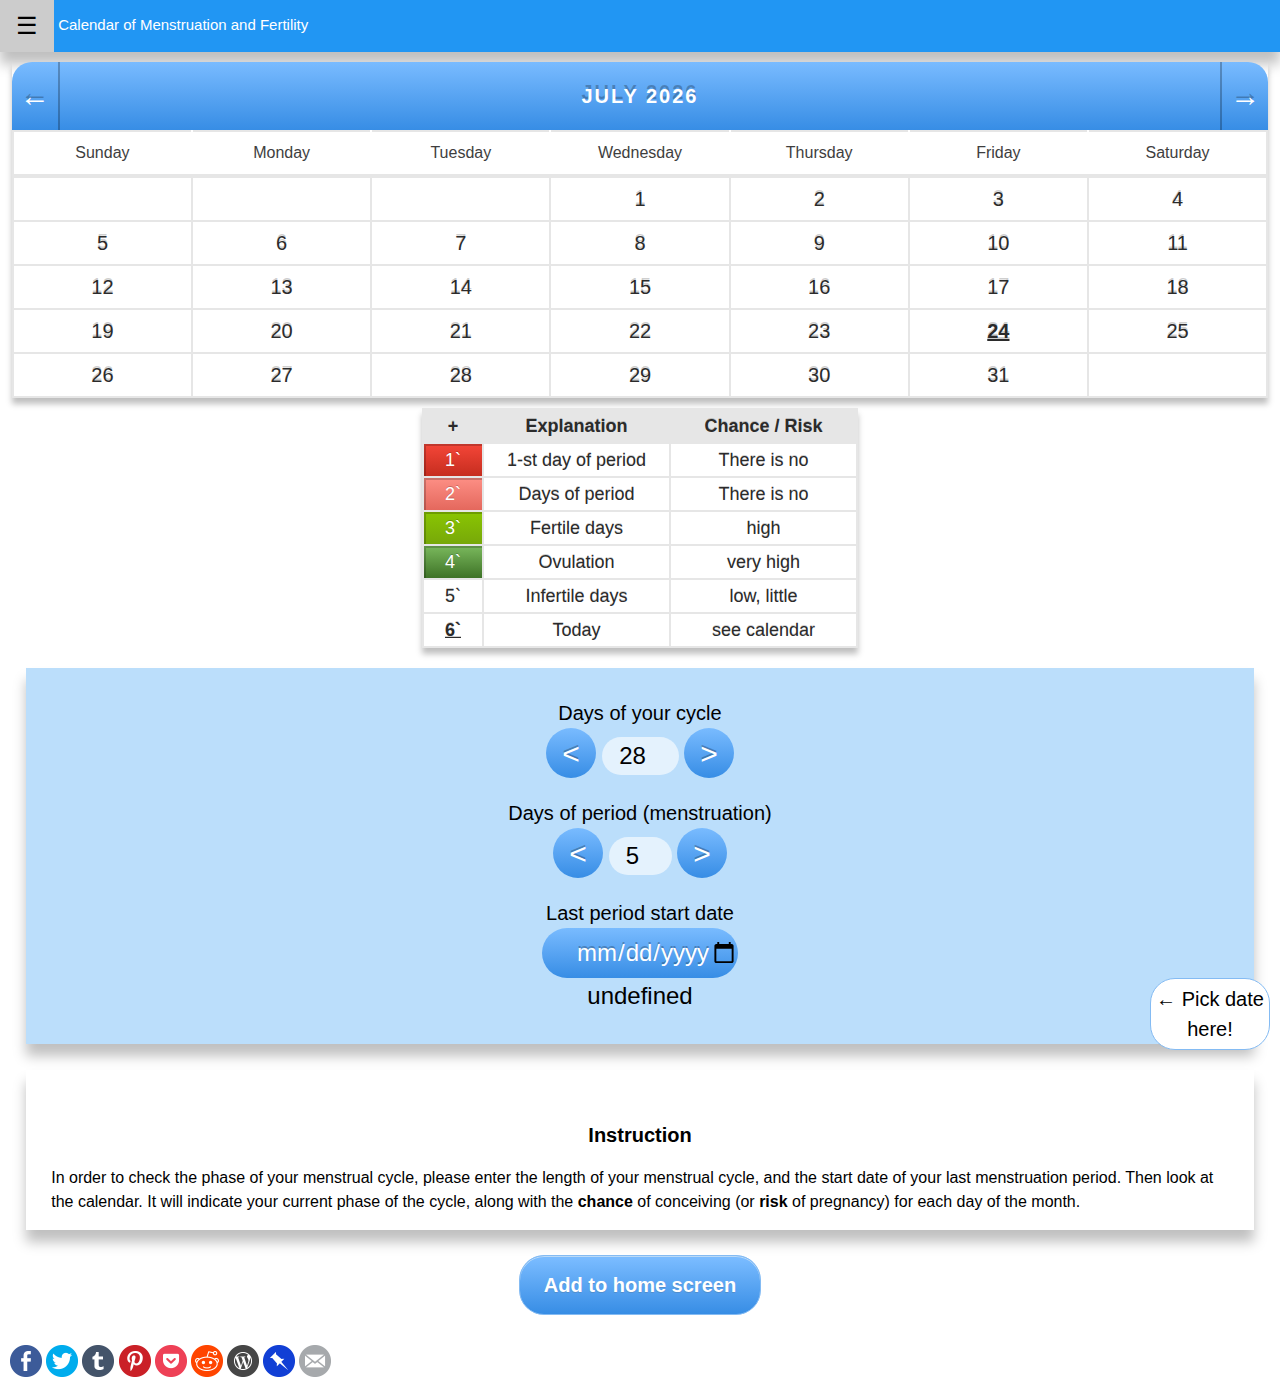
==== commit 221f4263: "try to revert to 18nov, adwords issue" ====
--- a/index.html
+++ b/index.html
@@ -5,8 +5,8 @@
     <meta charset="utf-8" /> 
     <title>Calendar of Menstruation and Fertility</title> 
     <link rel="stylesheet" href="calendar2.css" />
-	<meta name="description" content="Check your menstrual cycle, find your fertile and infertile days, calculate your ovulation day, track your period">
-    <meta name="keywords" content="Menstrual cycle, Fertility, Fertile days, Infertile days, Ovulation, Menstrual cycle calendar, Period calculator, Menstruation, Natural contraception, how to calculate menstrual cycle, how to get pregnant, when are my fertile days, how to know my period days"> 
+	<!--meta name="description" content="Check your menstrual cycle, find your fertile and infertile days, calculate your ovulation day, track your period">
+    <meta name="keywords" content="Menstrual cycle, Fertility, Fertile days, Infertile days, Ovulation, Menstrual cycle calendar, Period calculator, Menstruation, Natural contraception, how to calculate menstrual cycle, how to get pregnant, when are my fertile days, how to know my period days"--> 
     <link rel="manifest" href="manifest.json">
     <link rel="icon" href="favicon.ico" type="image/x-icon" />
     <link rel="apple-touch-icon" href="images/hello-icon-152.png">
@@ -195,13 +195,15 @@
 <div id="instruction">
 <h2>Instruction</h2>
 <p>
-    In order to check the phase of your menstrual cycle, please enter the length of your menstrual cycle, and the start date of your last menstruation period. Then look at the calendar. It will indicate your current phase of the cycle, along with the <b>chance</b> of conceiving (or <b>risk</b> of pregnancy) for each day of the month.<br>
-    For more information go to the following:<br>
-    <ul class="links">
-    <li><A HREF="mens.html">Menstruation cycle</A></li>
-    <li><A HREF="fert.html">Women's fertility</A></li>
-    <li><A HREF="preg.html">How to get pregnant</A></li>
-	</ul>
+    In order to check the phase of your menstrual cycle, please enter the length of your menstrual cycle, and the start date of your last menstruation period. Then look at the calendar. It will indicate your current phase of the cycle, along with the <b>chance</b> of conceiving (or <b>risk</b> of pregnancy) for each day of the month.</p>
+	<!--div>
+	    For more information go to the following:<br>
+	    <ul class="links">
+	    <li><A HREF="mens.html">Menstruation cycle</A></li>
+	    <li><A HREF="fert.html">Woman's fertility</A></li>
+	    <li><A HREF="preg.html">Getting pregnant</A></li>
+		</ul>
+	</div-->
 </div>
 <p>
 <button class="add-button">Add to home screen</button>
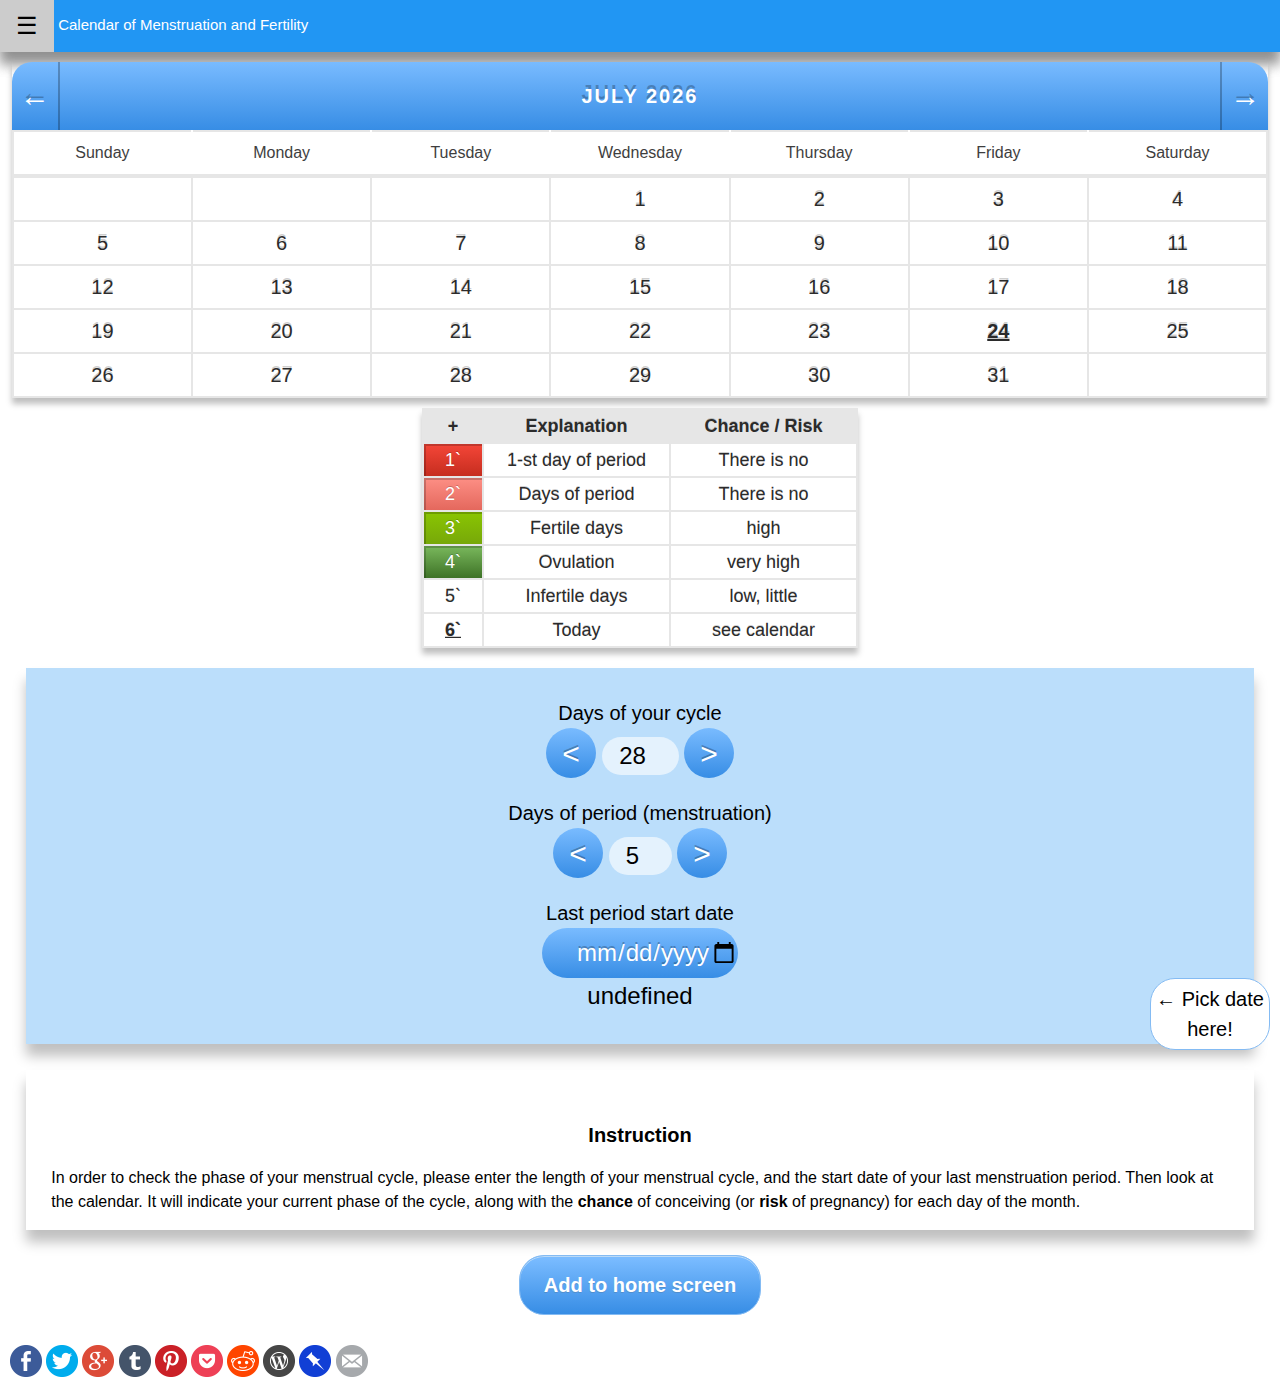
==== commit b66ba069: "remove commented 3rd party scripts" ====
--- a/index.html
+++ b/index.html
@@ -5,8 +5,8 @@
     <meta charset="utf-8" /> 
     <title>Calendar of Menstruation and Fertility</title> 
     <link rel="stylesheet" href="calendar2.css" />
-	<!--meta name="description" content="Check your menstrual cycle, find your fertile and infertile days, calculate your ovulation day, track your period">
-    <meta name="keywords" content="Menstrual cycle, Fertility, Fertile days, Infertile days, Ovulation, Menstrual cycle calendar, Period calculator, Menstruation, Natural contraception, how to calculate menstrual cycle, how to get pregnant, when are my fertile days, how to know my period days"--> 
+	<META NAME="DESCRIPTION" CONTENT="Check your menstrual cycle, find your fertile and infertile days, calculate your ovulation day">
+	<META NAME="KEYWORDS" CONTENT="Menstrual cycle, Fertility, Fertile days, Infertile days, Ovulation, Menstrual cycle calendar, Period calculator, Safe sexual intercourse, Natural contraception">
     <link rel="manifest" href="manifest.json">
     <link rel="icon" href="favicon.ico" type="image/x-icon" />
     <link rel="apple-touch-icon" href="images/hello-icon-152.png">
@@ -28,8 +28,8 @@
 	  });
 	</script-->	
 	<!--script src="https://ajax.googleapis.com/ajax/libs/jquery/1.4.2/jquery.min.js"></script-->
-    <script src="https://ajax.googleapis.com/ajax/libs/jquery/3.4.1/jquery.min.js" defer></script>
-	<script src="calendar2.js" defer></script>
+    <script src="https://ajax.googleapis.com/ajax/libs/jquery/3.4.1/jquery.min.js"></script>
+	<script src="calendar2.js"></script>
     <script src="index.js" defer></script>        
 	
 	<!--meta name="viewport" content="width=device-width, initial-scale=1">
@@ -39,7 +39,7 @@
         <link rel="stylesheet" href="https://www.w3schools.com/w3css/4/w3.css">
         <link rel="stylesheet" href="calendar2.css" />
 
-        <div id="mySubHeader" class="subheader">
+        <div id="myHeader" class="header">
         <!-- Sidebar -->
         <div class="w3-sidebar w3-bar-block w3-animate-left" style="display:none;z-index:5" id="mySidebar">
           <button onclick="w3_close()" class="w3-bar-item w3-large">Close &times;</button>
@@ -195,15 +195,7 @@
 <div id="instruction">
 <h2>Instruction</h2>
 <p>
-    In order to check the phase of your menstrual cycle, please enter the length of your menstrual cycle, and the start date of your last menstruation period. Then look at the calendar. It will indicate your current phase of the cycle, along with the <b>chance</b> of conceiving (or <b>risk</b> of pregnancy) for each day of the month.</p>
-	<!--div>
-	    For more information go to the following:<br>
-	    <ul class="links">
-	    <li><A HREF="mens.html">Menstruation cycle</A></li>
-	    <li><A HREF="fert.html">Woman's fertility</A></li>
-	    <li><A HREF="preg.html">Getting pregnant</A></li>
-		</ul>
-	</div-->
+    In order to check the phase of your menstrual cycle, please enter the length of your menstrual cycle, and the start date of your last menstruation period. Then look at the calendar. It will indicate your current phase of the cycle, along with the <b>chance</b> of conceiving (or <b>risk</b> of pregnancy) for each day of the month.
 </div>
 <p>
 <button class="add-button">Add to home screen</button>
@@ -237,6 +229,7 @@
 <ul class="share-buttons">
   <li><a href="https://www.facebook.com/sharer/sharer.php?u=https%3A%2F%2Fmy-calendar.eu%2F&quote=Calendar%20of%20Menstruation%20and%20Fertility" title="Share on Facebook" target="_blank"><img alt="Share on Facebook" src="images/flat_web_icon_set/color/Facebook.png" /></a></li>
   <li><a href="https://twitter.com/intent/tweet?source=https%3A%2F%2Fmy-calendar.eu%2F&text=Calendar%20of%20Menstruation%20and%20Fertility:%20https%3A%2F%2Fmy-calendar.eu%2F" target="_blank" title="Tweet"><img alt="Tweet" src="images/flat_web_icon_set/color/Twitter.png" /></a></li>
+  <li><a href="https://plus.google.com/share?url=https%3A%2F%2Fmy-calendar.eu%2F" target="_blank" title="Share on Google+"><img alt="Share on Google+" src="images/flat_web_icon_set/color/Google+.png" /></a></li>
   <li><a href="http://www.tumblr.com/share?v=3&u=https%3A%2F%2Fmy-calendar.eu%2F&quote=Calendar%20of%20Menstruation%20and%20Fertility&s=" target="_blank" title="Post to Tumblr"><img alt="Post to Tumblr" src="images/flat_web_icon_set/color/Tumblr.png" /></a></li>
   <li><a href="http://pinterest.com/pin/create/button/?url=https%3A%2F%2Fmy-calendar.eu%2F&description=Check%20out%20this%20great%20online%20app!" target="_blank" title="Pin it"><img alt="Pin it" src="images/flat_web_icon_set/color/Pinterest.png" /></a></li>
   <li><a href="https://getpocket.com/save?url=https%3A%2F%2Fmy-calendar.eu%2F&title=Calendar%20of%20Menstruation%20and%20Fertility" target="_blank" title="Add to Pocket"><img alt="Add to Pocket" src="images/flat_web_icon_set/color/Pocket.png" /></a></li>
